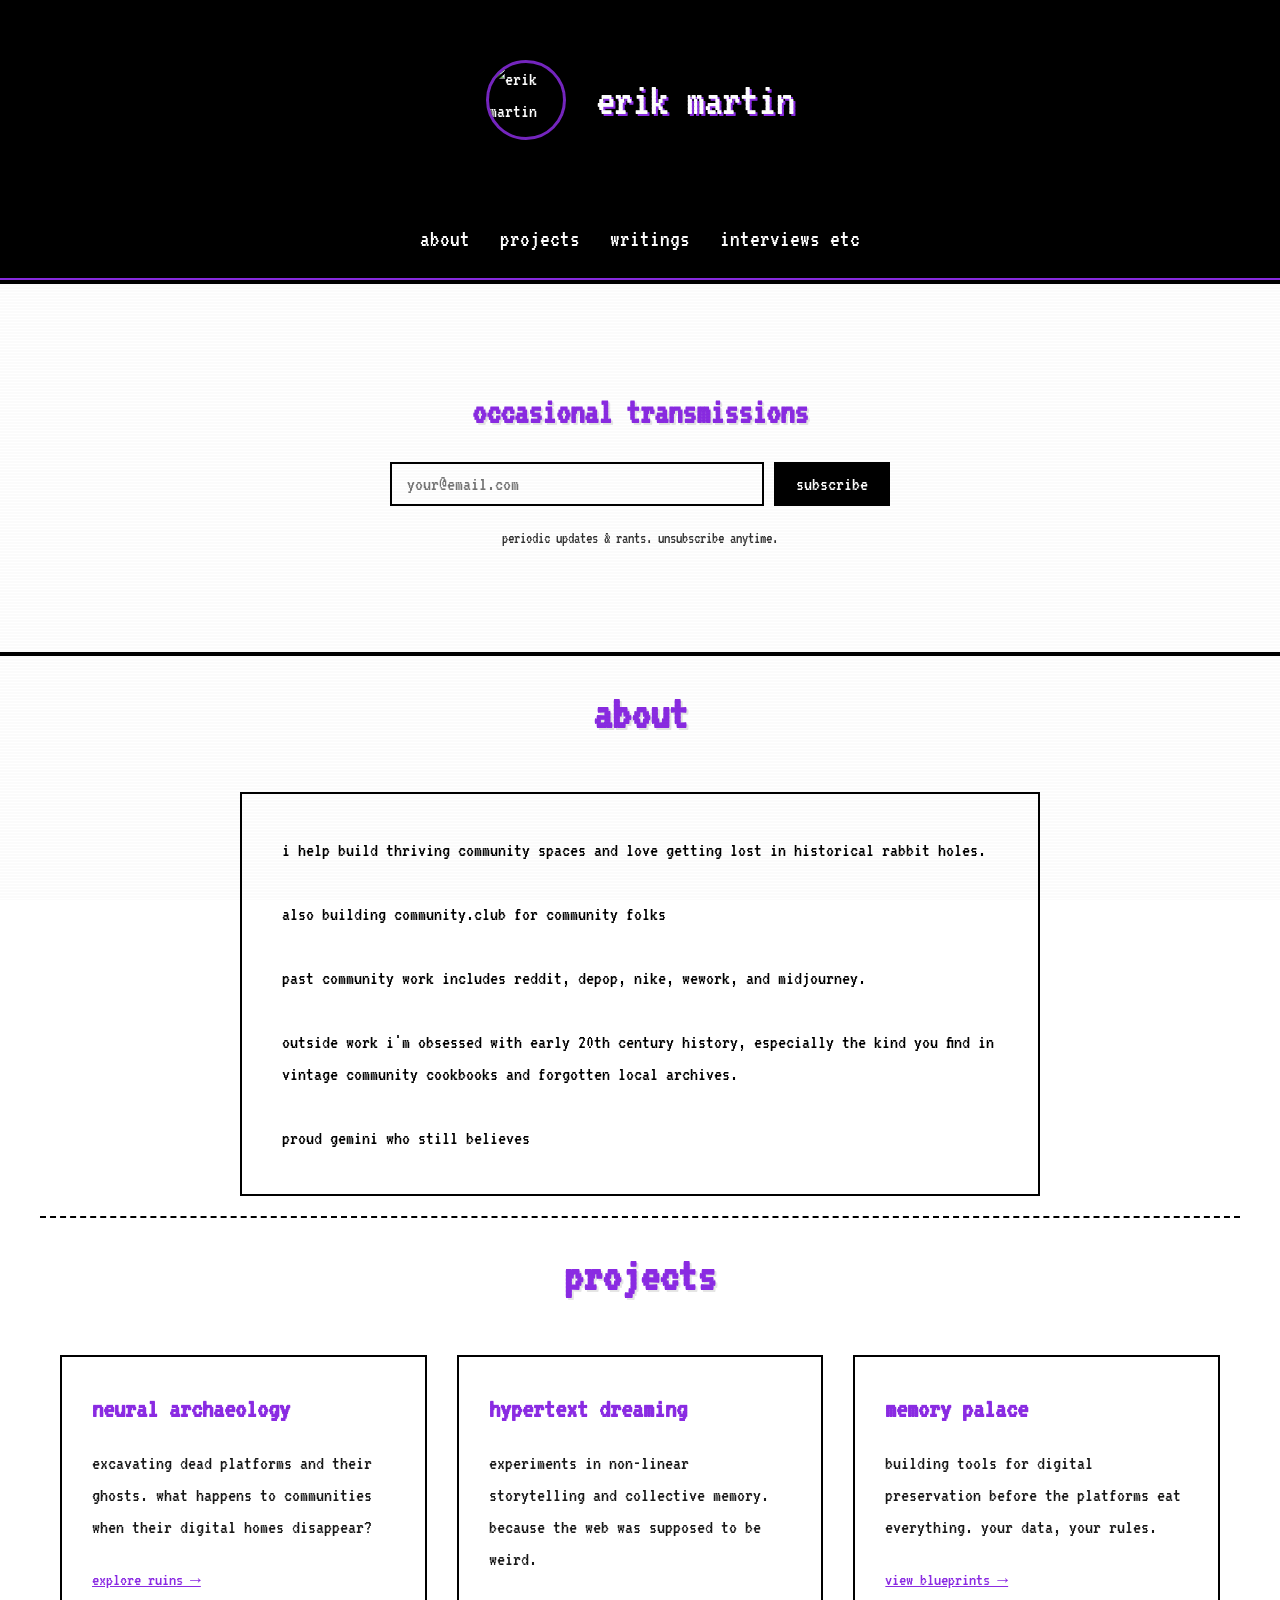
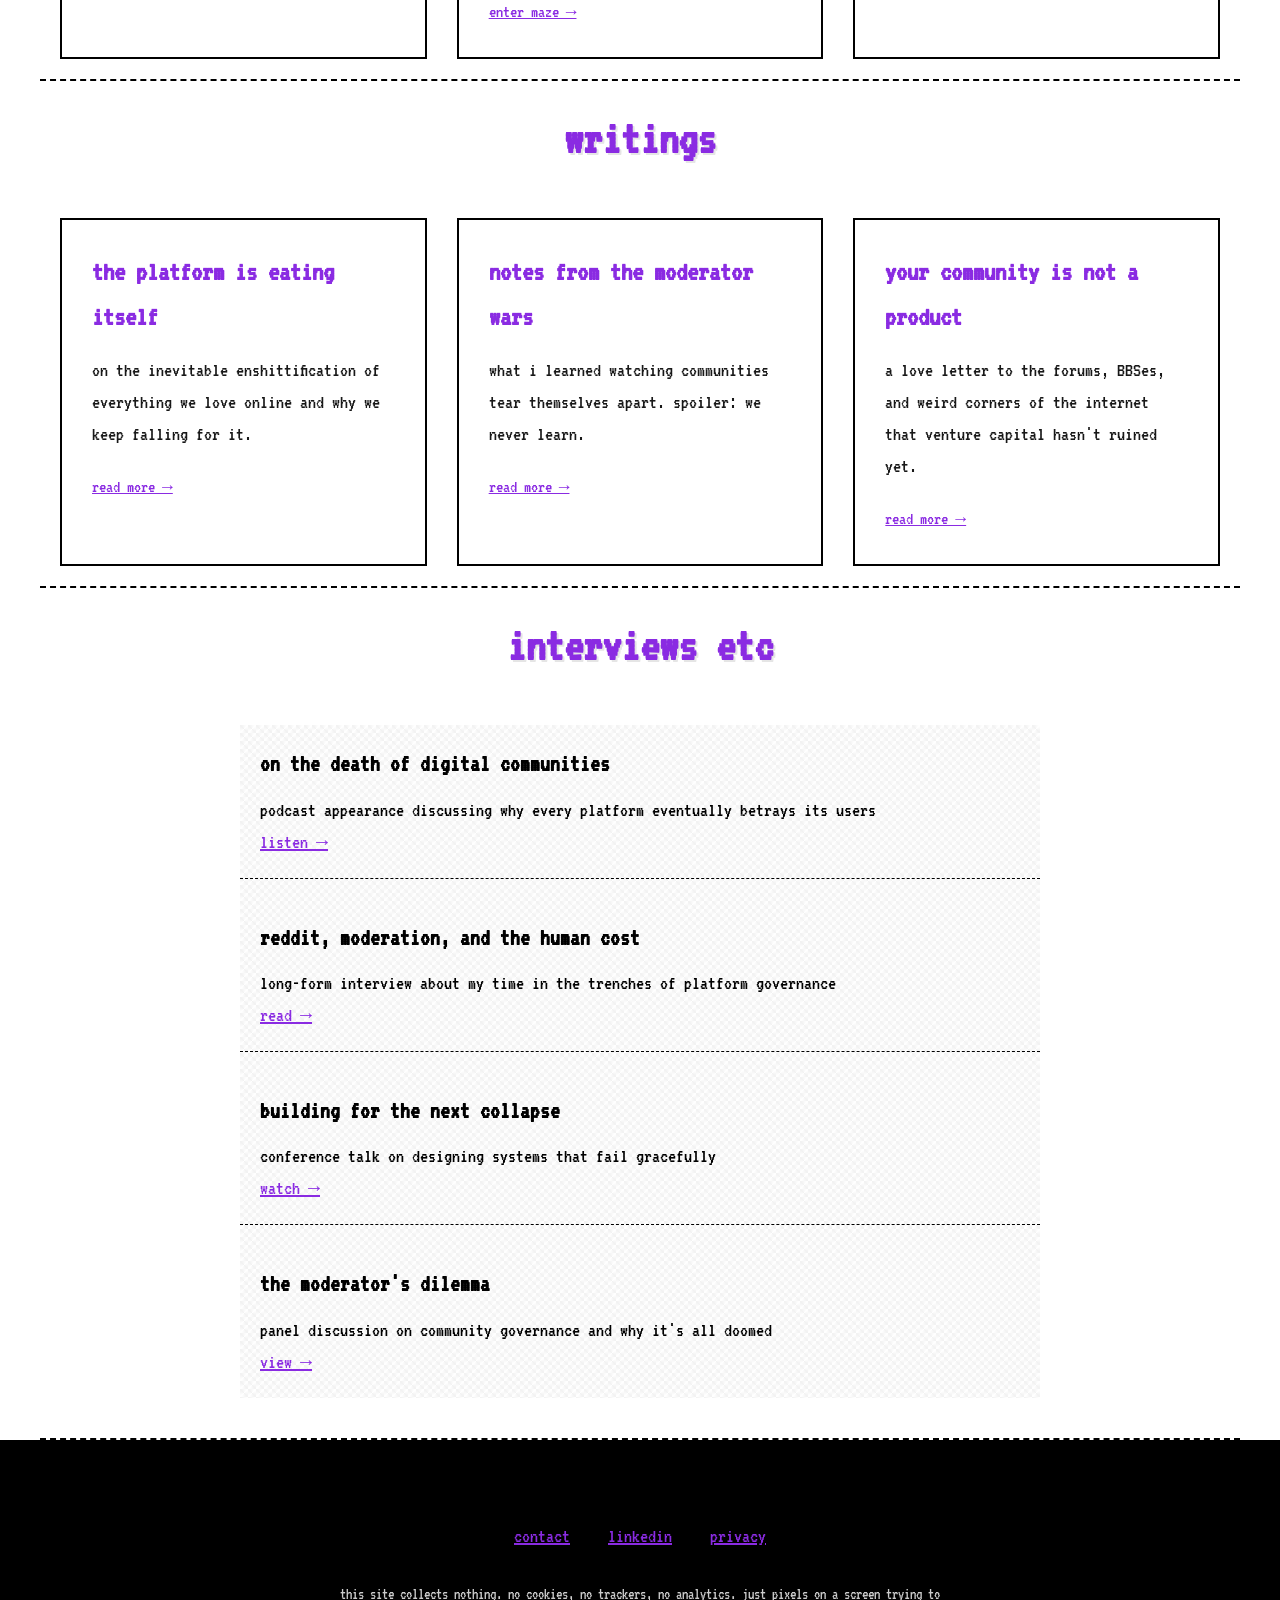
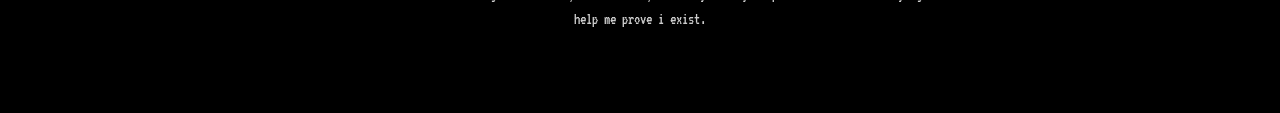
==== index.html @ 208dc0bd "Rename hueypriest-website.html to index.html" ====
<!DOCTYPE html>
<html lang="en">
<head>
    <meta charset="UTF-8">
    <meta name="viewport" content="width=device-width, initial-scale=1.0">
    <title>erik martin</title>
    <link href="https://fonts.googleapis.com/css2?family=VT323&display=swap" rel="stylesheet">
    <style>
        * {
            margin: 0;
            padding: 0;
            box-sizing: border-box;
        }

        :root {
            --black: #000000;
            --white: #ffffff;
            --violet: #8a2be2;
        }

        body {
            font-family: 'VT323', monospace;
            font-size: 20px;
            line-height: 1.6;
            background: var(--white);
            color: var(--black);
            overflow-x: hidden;
        }

        /* Dithering patterns */
        .dither-heavy {
            background-image: 
                repeating-linear-gradient(45deg, transparent, transparent 1px, rgba(0,0,0,0.1) 1px, rgba(0,0,0,0.1) 2px),
                repeating-linear-gradient(-45deg, transparent, transparent 1px, rgba(0,0,0,0.05) 1px, rgba(0,0,0,0.05) 2px);
            background-size: 4px 4px, 4px 4px;
        }

        .dither-medium {
            background-image: 
                repeating-linear-gradient(0deg, transparent, transparent 2px, rgba(0,0,0,0.08) 2px, rgba(0,0,0,0.08) 3px),
                repeating-linear-gradient(90deg, transparent, transparent 2px, rgba(0,0,0,0.08) 2px, rgba(0,0,0,0.08) 3px);
            background-size: 3px 3px, 3px 3px;
        }

        .dither-light {
            background-image: 
                repeating-conic-gradient(from 45deg at 50% 50%, transparent 0deg, rgba(0,0,0,0.05) 90deg, transparent 180deg);
            background-size: 8px 8px;
        }

        /* Scanlines overlay */
        .scanlines {
            position: fixed;
            top: 0;
            left: 0;
            width: 100%;
            height: 100%;
            pointer-events: none;
            z-index: 9999;
            background: repeating-linear-gradient(
                0deg,
                rgba(0,0,0,0.03) 0px,
                transparent 1px,
                transparent 2px,
                rgba(0,0,0,0.03) 3px
            );
        }

        /* Hero section */
        .hero {
            min-height: 200px;
            display: flex;
            flex-direction: column;
            justify-content: center;
            align-items: center;
            position: relative;
            background: var(--black);
            color: var(--white);
            padding: 60px 20px;
        }

        .hero-content {
            display: flex;
            align-items: center;
            gap: 30px;
            flex-wrap: wrap;
            justify-content: center;
        }

        .hero-image {
            width: 80px;
            height: 80px;
            border-radius: 50%;
            border: 3px solid var(--violet);
            filter: contrast(1.2) grayscale(0.3);
        }

        .hero h1 {
            font-size: clamp(32px, 5vw, 48px);
            letter-spacing: -1px;
            text-shadow: 2px 2px 0 var(--violet);
            font-weight: normal;
        }

        /* Newsletter section */
        .newsletter {
            background: var(--white);
            padding: 80px 20px;
            text-align: center;
            border-top: 4px solid var(--black);
            border-bottom: 4px solid var(--black);
        }

        .newsletter h2 {
            font-size: 36px;
            margin-bottom: 20px;
            color: var(--violet);
        }

        .newsletter-form {
            max-width: 500px;
            margin: 0 auto;
            display: flex;
            gap: 10px;
            flex-wrap: wrap;
            justify-content: center;
        }

        .newsletter-form input {
            font-family: 'VT323', monospace;
            font-size: 20px;
            padding: 10px 15px;
            border: 2px solid var(--black);
            background: var(--white);
            flex: 1;
            min-width: 250px;
        }

        .newsletter-form button {
            font-family: 'VT323', monospace;
            font-size: 20px;
            padding: 10px 20px;
            background: var(--black);
            color: var(--white);
            border: 2px solid var(--black);
            cursor: pointer;
            transition: all 0.2s;
        }

        .newsletter-form button:hover {
            background: var(--violet);
            border-color: var(--violet);
        }

        .newsletter-disclaimer {
            margin-top: 20px;
            font-size: 16px;
            opacity: 0.8;
        }

        /* Navigation */
        nav {
            position: sticky;
            top: 0;
            background: var(--black);
            border-bottom: 2px solid var(--violet);
            z-index: 1000;
            padding: 20px;
        }

        nav ul {
            list-style: none;
            display: flex;
            justify-content: center;
            gap: 30px;
            flex-wrap: wrap;
        }

        nav a {
            color: var(--white);
            text-decoration: none;
            font-size: 24px;
            transition: color 0.2s;
        }

        nav a:hover {
            color: var(--violet);
        }

        /* Main content */
        .container {
            max-width: 1200px;
            margin: 0 auto;
            padding: 20px;
        }

        section {
            padding: 80px 0;
            border-bottom: 2px dashed var(--black);
        }

        section:last-child {
            border-bottom: none;
        }

        h2 {
            font-size: 48px;
            margin-bottom: 40px;
            text-align: center;
            color: var(--violet);
            text-shadow: 2px 2px 0 rgba(0,0,0,0.1);
        }

        /* About section */
        .about-content {
            max-width: 800px;
            margin: 0 auto;
            padding: 40px;
            background: var(--white);
            border: 2px solid var(--black);
        }

        /* Projects and Writings grid */
        .grid {
            display: grid;
            grid-template-columns: repeat(auto-fit, minmax(300px, 1fr));
            gap: 30px;
            margin-top: 40px;
        }

        .card {
            background: var(--white);
            border: 2px solid var(--black);
            padding: 30px;
            transition: transform 0.2s;
            position: relative;
        }

        .card:hover {
            transform: translate(-4px, -4px);
            box-shadow: 4px 4px 0 var(--violet);
        }

        .card h3 {
            font-size: 28px;
            margin-bottom: 15px;
            color: var(--violet);
        }

        .card p {
            margin-bottom: 20px;
            opacity: 0.9;
        }

        .card a {
            color: var(--violet);
            text-decoration: underline;
            font-size: 18px;
        }

        /* Interviews section */
        .interviews-list {
            max-width: 800px;
            margin: 0 auto;
        }

        .interview-item {
            padding: 20px;
            border-bottom: 1px dashed var(--black);
            margin-bottom: 20px;
        }

        .interview-item:last-child {
            border-bottom: none;
        }

        .interview-item h3 {
            font-size: 24px;
            margin-bottom: 10px;
        }

        .interview-item a {
            color: var(--violet);
            text-decoration: underline;
        }

        /* Footer */
        footer {
            background: var(--black);
            color: var(--white);
            padding: 60px 20px;
            text-align: center;
        }

        footer a {
            color: var(--violet);
            text-decoration: underline;
            margin: 0 15px;
        }

        .footer-message {
            margin-top: 30px;
            font-size: 16px;
            opacity: 0.8;
            max-width: 600px;
            margin-left: auto;
            margin-right: auto;
        }

        /* Responsive */
        @media (max-width: 768px) {
            nav ul {
                gap: 15px;
            }
            
            nav a {
                font-size: 20px;
            }
            
            h2 {
                font-size: 36px;
            }
            
            .hero h1 {
                font-size: clamp(28px, 6vw, 40px);
            }
        }
    </style>
</head>
<body>
    <!-- Scanlines overlay -->
    <div class="scanlines"></div>

    <!-- Hero -->
    <header class="hero dither-heavy">
        <div class="hero-content">
            <img src="https://pbs.twimg.com/profile_images/1863695259333664768/UjHKFO8U_400x400.jpg" alt="erik martin" class="hero-image">
            <h1>erik martin</h1>
        </div>
    </header>

    <!-- Navigation -->
    <nav>
        <ul>
            <li><a href="#about">about</a></li>
            <li><a href="#projects">projects</a></li>
            <li><a href="#writings">writings</a></li>
            <li><a href="#interviews">interviews etc</a></li>
        </ul>
    </nav>

    <!-- Newsletter -->
    <section class="newsletter dither-medium">
        <div class="container">
            <h2>occasional transmissions</h2>
            <form class="newsletter-form" onsubmit="handleSubmit(event)">
                <input type="email" placeholder="your@email.com" required>
                <button type="submit">subscribe</button>
            </form>
            <p class="newsletter-disclaimer">
                periodic updates & rants. unsubscribe anytime.
            </p>
        </div>
    </section>

    <!-- About -->
    <section id="about" class="container">
        <h2>about</h2>
        <div class="about-content dither-light">
            <p>
                i help build thriving community spaces and love getting lost in historical rabbit holes.
            </p>
            <br>
            <p>
                also building community.club for community folks
            </p>
            <br>
            <p>
                past community work includes reddit, depop, nike, wework, and midjourney.
            </p>
            <br>
            <p>
                outside work i'm obsessed with early 20th century history, especially the kind you find in vintage community cookbooks and forgotten local archives.
            </p>
            <br>
            <p>
                proud gemini who still believes
            </p>
        </div>
    </section>

    <!-- Projects -->
    <section id="projects" class="container">
        <h2>projects</h2>
        <div class="grid">
            <div class="card dither-medium">
                <h3>neural archaeology</h3>
                <p>excavating dead platforms and their ghosts. what happens to communities when their digital homes disappear?</p>
                <a href="/projects/neural-archaeology.html">explore ruins →</a>
            </div>
            <div class="card dither-medium">
                <h3>hypertext dreaming</h3>
                <p>experiments in non-linear storytelling and collective memory. because the web was supposed to be weird.</p>
                <a href="/projects/hypertext-dreaming.html">enter maze →</a>
            </div>
            <div class="card dither-medium">
                <h3>memory palace</h3>
                <p>building tools for digital preservation before the platforms eat everything. your data, your rules.</p>
                <a href="/projects/memory-palace.html">view blueprints →</a>
            </div>
        </div>
    </section>

    <!-- Writings -->
    <section id="writings" class="container">
        <h2>writings</h2>
        <div class="grid">
            <div class="card dither-light">
                <h3>the platform is eating itself</h3>
                <p>on the inevitable enshittification of everything we love online and why we keep falling for it.</p>
                <a href="/writings/platform-eating-itself.html">read more →</a>
            </div>
            <div class="card dither-light">
                <h3>notes from the moderator wars</h3>
                <p>what i learned watching communities tear themselves apart. spoiler: we never learn.</p>
                <a href="/writings/moderator-wars.html">read more →</a>
            </div>
            <div class="card dither-light">
                <h3>your community is not a product</h3>
                <p>a love letter to the forums, BBSes, and weird corners of the internet that venture capital hasn't ruined yet.</p>
                <a href="/writings/community-not-product.html">read more →</a>
            </div>
        </div>
    </section>

    <!-- Interviews -->
    <section id="interviews" class="container">
        <h2>interviews etc</h2>
        <div class="interviews-list dither-light">
            <div class="interview-item">
                <h3>on the death of digital communities</h3>
                <p>podcast appearance discussing why every platform eventually betrays its users</p>
                <a href="https://example.com/podcast1" target="_blank">listen →</a>
            </div>
            <div class="interview-item">
                <h3>reddit, moderation, and the human cost</h3>
                <p>long-form interview about my time in the trenches of platform governance</p>
                <a href="https://example.com/interview1" target="_blank">read →</a>
            </div>
            <div class="interview-item">
                <h3>building for the next collapse</h3>
                <p>conference talk on designing systems that fail gracefully</p>
                <a href="https://example.com/talk1" target="_blank">watch →</a>
            </div>
            <div class="interview-item">
                <h3>the moderator's dilemma</h3>
                <p>panel discussion on community governance and why it's all doomed</p>
                <a href="https://example.com/panel1" target="_blank">view →</a>
            </div>
        </div>
    </section>

    <!-- Footer -->
    <footer class="dither-heavy">
        <div class="container">
            <div>
                <a href="mailto:erik@hueypriest.com">contact</a>
                <a href="https://linkedin.com/in/erikmartin" target="_blank">linkedin</a>
                <a href="/privacy.html">privacy</a>
            </div>
            <p class="footer-message">
                this site collects nothing. no cookies, no trackers, no analytics. 
                just pixels on a screen trying to help me prove i exist.
            </p>
        </div>
    </footer>

    <script>
        // Smooth scrolling for navigation links
        document.querySelectorAll('a[href^="#"]').forEach(anchor => {
            anchor.addEventListener('click', function (e) {
                e.preventDefault();
                const target = document.querySelector(this.getAttribute('href'));
                if (target) {
                    target.scrollIntoView({
                        behavior: 'smooth',
                        block: 'start'
                    });
                }
            });
        });

        // Newsletter form handler
        function handleSubmit(event) {
            event.preventDefault();
            alert('subscription endpoints are a lie. but thanks for trying.');
            event.target.reset();
        }
    </script>
</body>
</html>
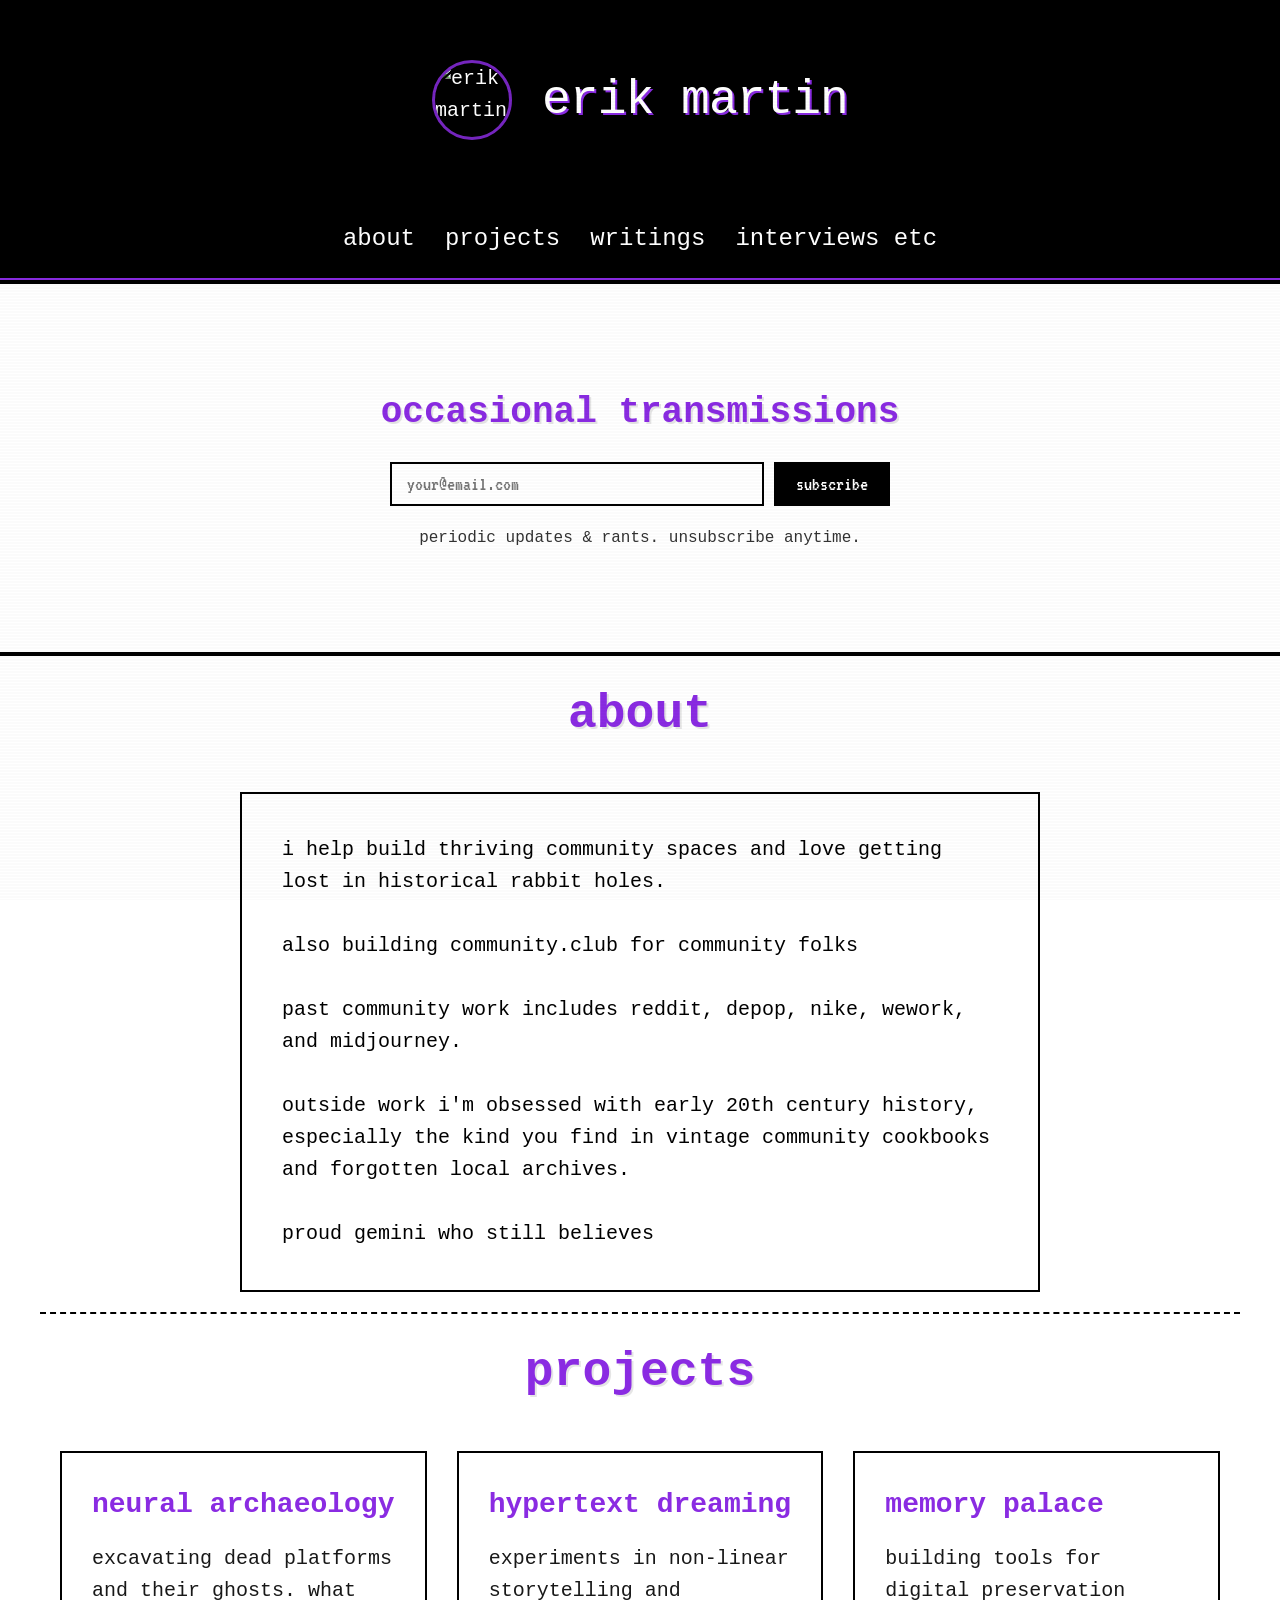
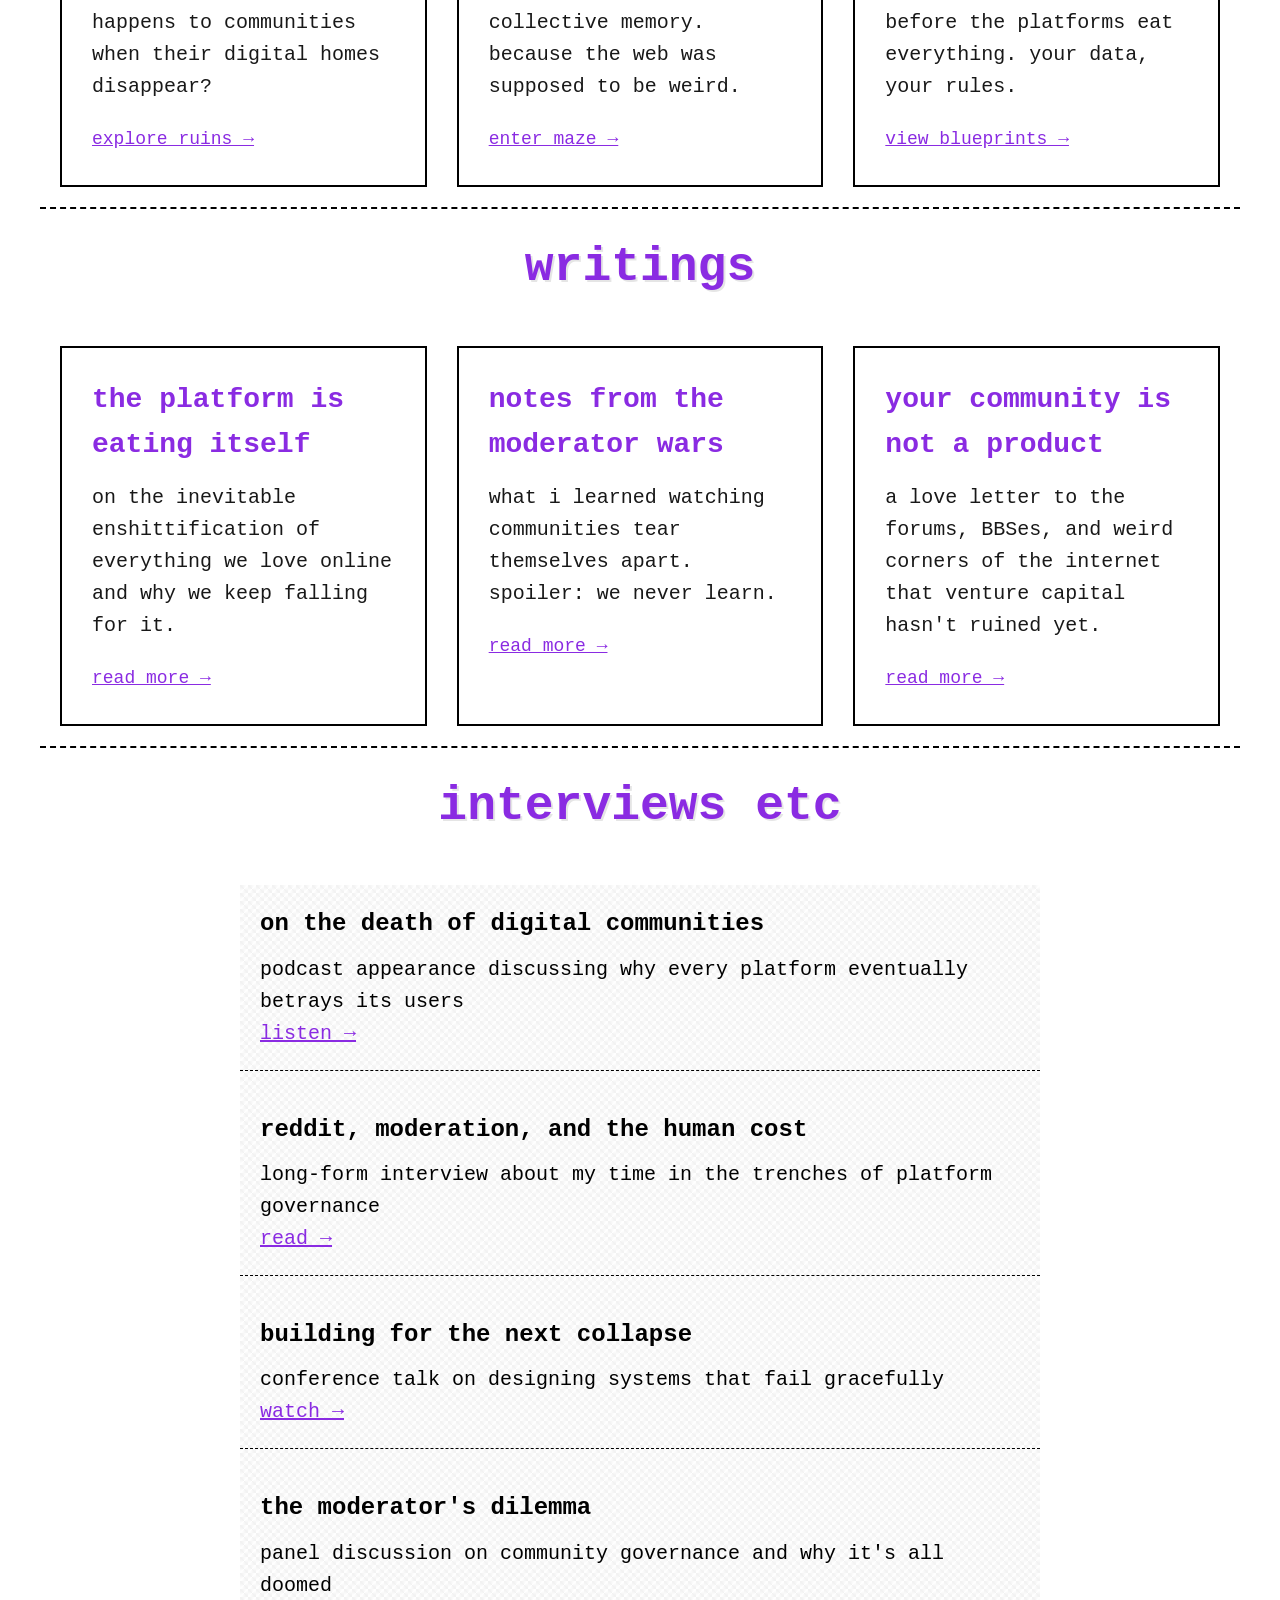
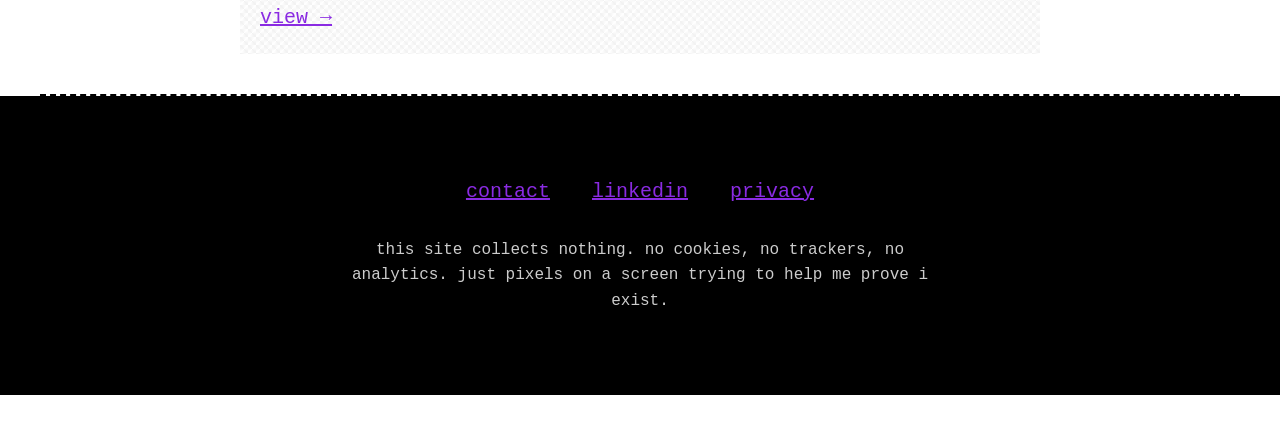
==== commit 7ffebc1c: "update body font" ====
--- a/index.html
+++ b/index.html
@@ -19,7 +19,7 @@
         }
 
         body {
-            font-family: 'VT323', monospace;
+            font-family: 'Space Mono', monospace;
             font-size: 20px;
             line-height: 1.6;
             background: var(--white);
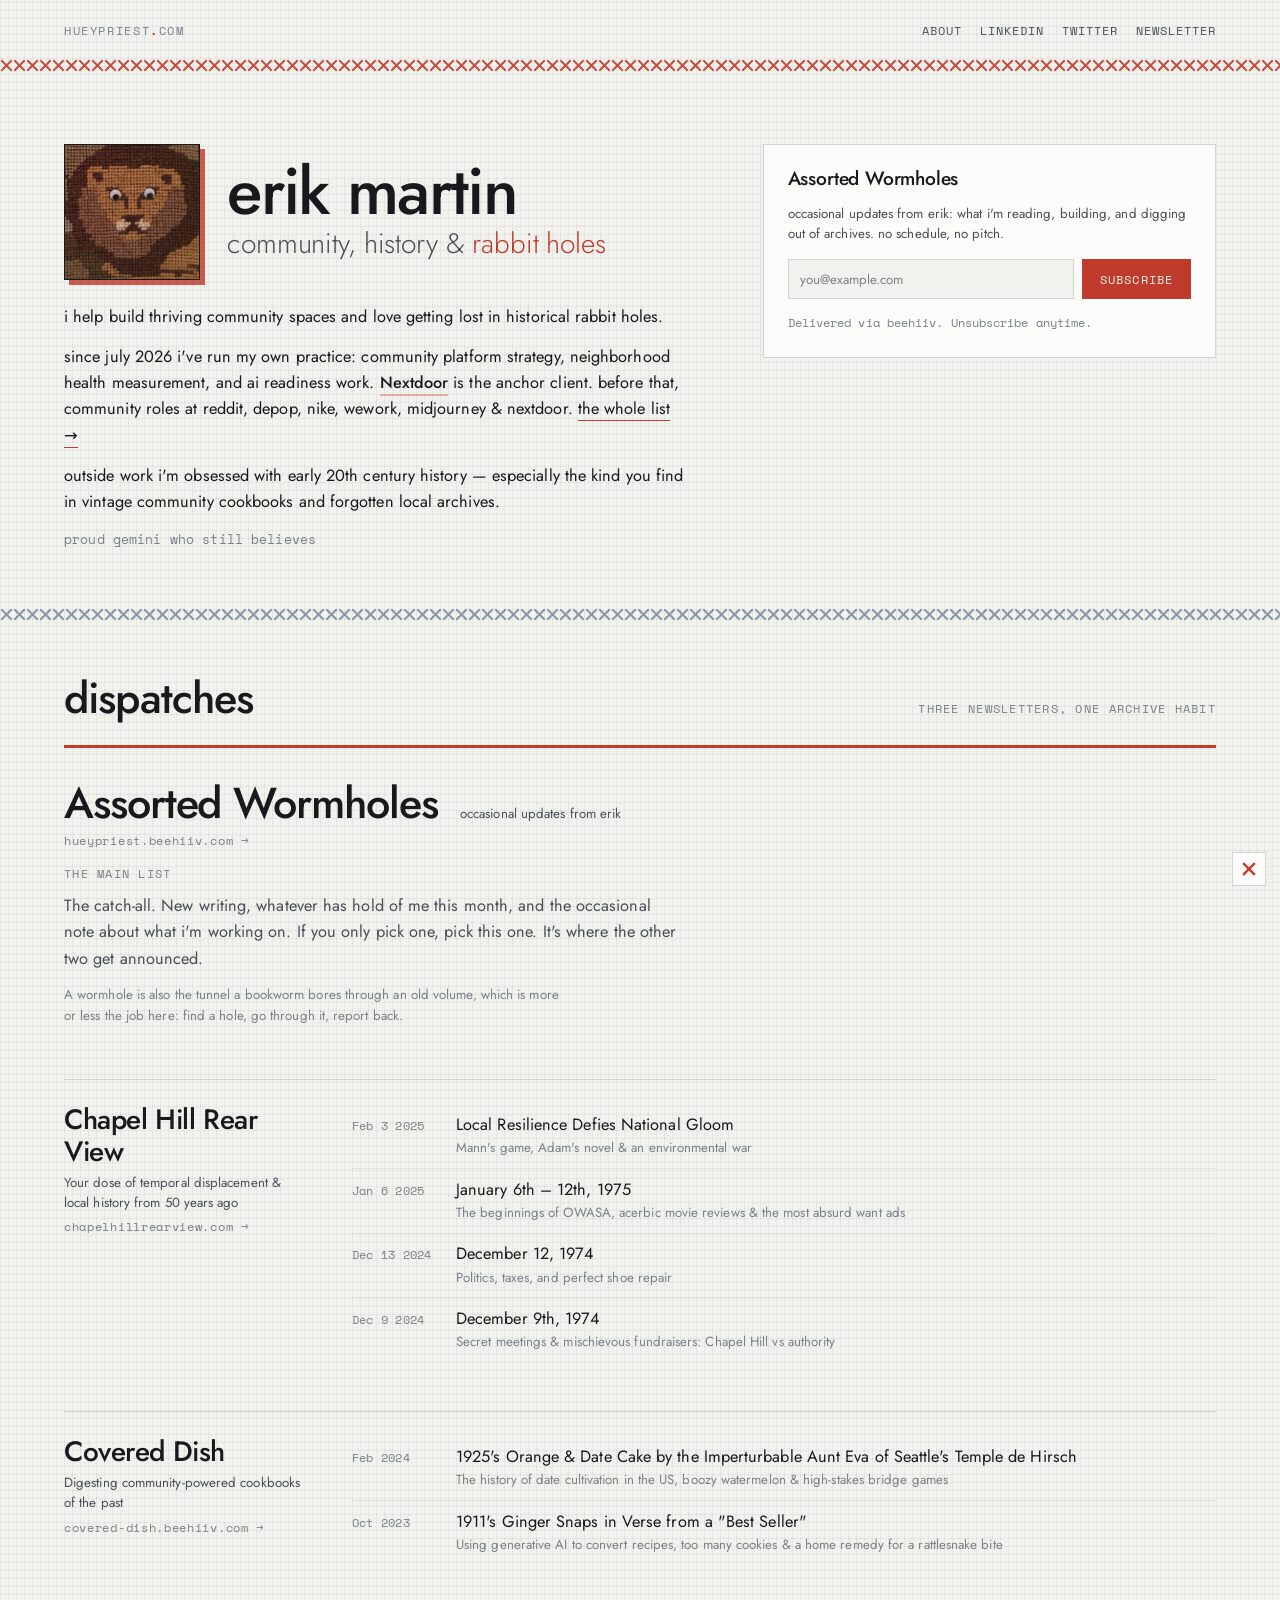
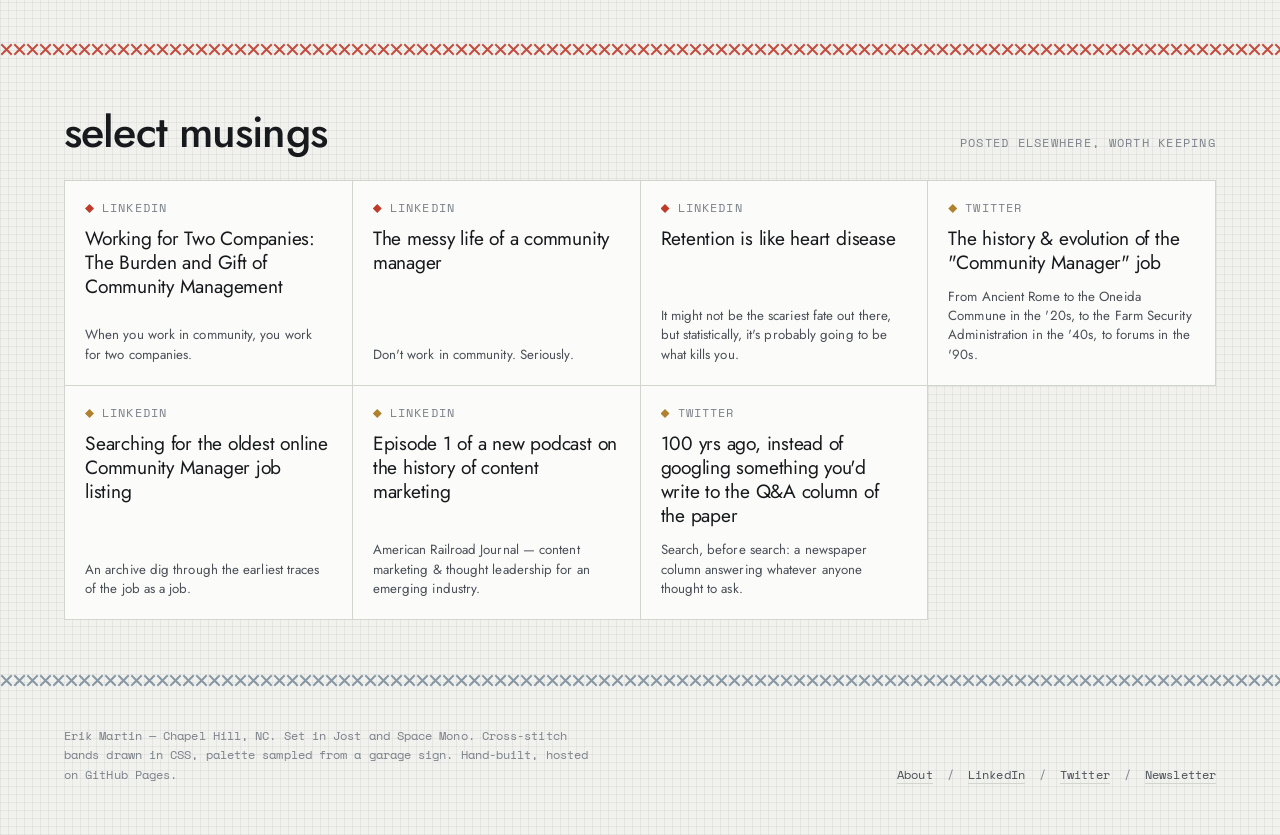
==== commit 14cd987e: "initial site" ====
--- a/index.html
+++ b/index.html
@@ -1,501 +1,1042 @@
 <!DOCTYPE html>
 <html lang="en">
 <head>
-    <meta charset="UTF-8">
-    <meta name="viewport" content="width=device-width, initial-scale=1.0">
-    <title>erik martin</title>
-    <link href="https://fonts.googleapis.com/css2?family=VT323&display=swap" rel="stylesheet">
-    <style>
-        * {
-            margin: 0;
-            padding: 0;
-            box-sizing: border-box;
+<meta charset="utf-8">
+<meta name="viewport" content="width=device-width, initial-scale=1">
+<title>Erik Martin — community, history &amp; rabbit holes</title>
+<meta name="description" content="Erik Martin helps build thriving community spaces and gets lost in historical rabbit holes. Writes Assorted Wormholes, Chapel Hill Rear View, and Covered Dish: newsletters on local history, community-powered cookbooks, and the craft of community work.">
+<link rel="canonical" href="https://hueypriest.com/">
+
+<meta property="og:type" content="website">
+<meta property="og:url" content="https://hueypriest.com/">
+<meta property="og:title" content="Erik Martin — community, history &amp; rabbit holes">
+<meta property="og:description" content="i help build thriving community spaces and love getting lost in historical rabbit holes.">
+<meta property="og:image" content="https://hueypriest.com/avatar.jpg">
+<meta property="og:image:alt" content="A needlepoint lion with googly eyes glued on.">
+<meta name="twitter:card" content="summary">
+<meta name="twitter:site" content="@hueypriest">
+<meta name="twitter:title" content="Erik Martin — community, history &amp; rabbit holes">
+<meta name="twitter:description" content="i help build thriving community spaces and love getting lost in historical rabbit holes.">
+<meta name="twitter:image" content="https://hueypriest.com/avatar.jpg">
+
+<link rel="preconnect" href="https://fonts.googleapis.com">
+<link rel="preconnect" href="https://fonts.gstatic.com" crossorigin>
+<link rel="stylesheet" href="https://fonts.googleapis.com/css2?family=Jost:ital,wght@0,300;0,400;0,500;0,600;1,400&family=Space+Mono:wght@400;700&display=swap">
+
+<link rel="icon" href="data:image/svg+xml,%3Csvg xmlns='http://www.w3.org/2000/svg' viewBox='0 0 16 16'%3E%3Crect width='16' height='16' fill='%23f1f2ee'/%3E%3Cpath d='M3 3 L13 13 M13 3 L3 13' stroke='%23bf3b2b' stroke-width='2.5'/%3E%3C/svg%3E">
+
+<script type="application/ld+json">
+{
+  "@context": "https://schema.org",
+  "@graph": [
+    {
+      "@type": "Person",
+      "@id": "https://hueypriest.com/#erik",
+      "name": "Erik Martin",
+      "alternateName": "hueypriest",
+      "url": "https://hueypriest.com/",
+      "image": "https://hueypriest.com/avatar.jpg",
+      "description": "Community strategist, writer, and amateur historian. reddit's first community manager and later its General Manager; Head of Community at Midjourney and Nextdoor. Independent since July 2026.",
+      "jobTitle": "Independent community strategy and research consultant",
+      "homeLocation": {
+        "@type": "Place",
+        "address": {
+          "@type": "PostalAddress",
+          "addressLocality": "Chapel Hill",
+          "addressRegion": "NC",
+          "addressCountry": "US"
         }
-
-        :root {
-            --black: #000000;
-            --white: #ffffff;
-            --violet: #8a2be2;
-        }
-
-        body {
-            font-family: 'Space Mono', monospace;
-            font-size: 20px;
-            line-height: 1.6;
-            background: var(--white);
-            color: var(--black);
-            overflow-x: hidden;
-        }
-
-        /* Dithering patterns */
-        .dither-heavy {
-            background-image: 
-                repeating-linear-gradient(45deg, transparent, transparent 1px, rgba(0,0,0,0.1) 1px, rgba(0,0,0,0.1) 2px),
-                repeating-linear-gradient(-45deg, transparent, transparent 1px, rgba(0,0,0,0.05) 1px, rgba(0,0,0,0.05) 2px);
-            background-size: 4px 4px, 4px 4px;
-        }
-
-        .dither-medium {
-            background-image: 
-                repeating-linear-gradient(0deg, transparent, transparent 2px, rgba(0,0,0,0.08) 2px, rgba(0,0,0,0.08) 3px),
-                repeating-linear-gradient(90deg, transparent, transparent 2px, rgba(0,0,0,0.08) 2px, rgba(0,0,0,0.08) 3px);
-            background-size: 3px 3px, 3px 3px;
-        }
-
-        .dither-light {
-            background-image: 
-                repeating-conic-gradient(from 45deg at 50% 50%, transparent 0deg, rgba(0,0,0,0.05) 90deg, transparent 180deg);
-            background-size: 8px 8px;
-        }
-
-        /* Scanlines overlay */
-        .scanlines {
-            position: fixed;
-            top: 0;
-            left: 0;
-            width: 100%;
-            height: 100%;
-            pointer-events: none;
-            z-index: 9999;
-            background: repeating-linear-gradient(
-                0deg,
-                rgba(0,0,0,0.03) 0px,
-                transparent 1px,
-                transparent 2px,
-                rgba(0,0,0,0.03) 3px
-            );
-        }
-
-        /* Hero section */
-        .hero {
-            min-height: 200px;
-            display: flex;
-            flex-direction: column;
-            justify-content: center;
-            align-items: center;
-            position: relative;
-            background: var(--black);
-            color: var(--white);
-            padding: 60px 20px;
-        }
-
-        .hero-content {
-            display: flex;
-            align-items: center;
-            gap: 30px;
-            flex-wrap: wrap;
-            justify-content: center;
-        }
-
-        .hero-image {
-            width: 80px;
-            height: 80px;
-            border-radius: 50%;
-            border: 3px solid var(--violet);
-            filter: contrast(1.2) grayscale(0.3);
-        }
-
-        .hero h1 {
-            font-size: clamp(32px, 5vw, 48px);
-            letter-spacing: -1px;
-            text-shadow: 2px 2px 0 var(--violet);
-            font-weight: normal;
-        }
-
-        /* Newsletter section */
-        .newsletter {
-            background: var(--white);
-            padding: 80px 20px;
-            text-align: center;
-            border-top: 4px solid var(--black);
-            border-bottom: 4px solid var(--black);
-        }
-
-        .newsletter h2 {
-            font-size: 36px;
-            margin-bottom: 20px;
-            color: var(--violet);
-        }
-
-        .newsletter-form {
-            max-width: 500px;
-            margin: 0 auto;
-            display: flex;
-            gap: 10px;
-            flex-wrap: wrap;
-            justify-content: center;
-        }
-
-        .newsletter-form input {
-            font-family: 'VT323', monospace;
-            font-size: 20px;
-            padding: 10px 15px;
-            border: 2px solid var(--black);
-            background: var(--white);
-            flex: 1;
-            min-width: 250px;
-        }
-
-        .newsletter-form button {
-            font-family: 'VT323', monospace;
-            font-size: 20px;
-            padding: 10px 20px;
-            background: var(--black);
-            color: var(--white);
-            border: 2px solid var(--black);
-            cursor: pointer;
-            transition: all 0.2s;
-        }
-
-        .newsletter-form button:hover {
-            background: var(--violet);
-            border-color: var(--violet);
-        }
-
-        .newsletter-disclaimer {
-            margin-top: 20px;
-            font-size: 16px;
-            opacity: 0.8;
-        }
-
-        /* Navigation */
-        nav {
-            position: sticky;
-            top: 0;
-            background: var(--black);
-            border-bottom: 2px solid var(--violet);
-            z-index: 1000;
-            padding: 20px;
-        }
-
-        nav ul {
-            list-style: none;
-            display: flex;
-            justify-content: center;
-            gap: 30px;
-            flex-wrap: wrap;
-        }
-
-        nav a {
-            color: var(--white);
-            text-decoration: none;
-            font-size: 24px;
-            transition: color 0.2s;
-        }
-
-        nav a:hover {
-            color: var(--violet);
-        }
-
-        /* Main content */
-        .container {
-            max-width: 1200px;
-            margin: 0 auto;
-            padding: 20px;
-        }
-
-        section {
-            padding: 80px 0;
-            border-bottom: 2px dashed var(--black);
-        }
-
-        section:last-child {
-            border-bottom: none;
-        }
-
-        h2 {
-            font-size: 48px;
-            margin-bottom: 40px;
-            text-align: center;
-            color: var(--violet);
-            text-shadow: 2px 2px 0 rgba(0,0,0,0.1);
-        }
-
-        /* About section */
-        .about-content {
-            max-width: 800px;
-            margin: 0 auto;
-            padding: 40px;
-            background: var(--white);
-            border: 2px solid var(--black);
-        }
-
-        /* Projects and Writings grid */
-        .grid {
-            display: grid;
-            grid-template-columns: repeat(auto-fit, minmax(300px, 1fr));
-            gap: 30px;
-            margin-top: 40px;
-        }
-
-        .card {
-            background: var(--white);
-            border: 2px solid var(--black);
-            padding: 30px;
-            transition: transform 0.2s;
-            position: relative;
-        }
-
-        .card:hover {
-            transform: translate(-4px, -4px);
-            box-shadow: 4px 4px 0 var(--violet);
-        }
-
-        .card h3 {
-            font-size: 28px;
-            margin-bottom: 15px;
-            color: var(--violet);
-        }
-
-        .card p {
-            margin-bottom: 20px;
-            opacity: 0.9;
-        }
-
-        .card a {
-            color: var(--violet);
-            text-decoration: underline;
-            font-size: 18px;
-        }
-
-        /* Interviews section */
-        .interviews-list {
-            max-width: 800px;
-            margin: 0 auto;
-        }
-
-        .interview-item {
-            padding: 20px;
-            border-bottom: 1px dashed var(--black);
-            margin-bottom: 20px;
-        }
-
-        .interview-item:last-child {
-            border-bottom: none;
-        }
-
-        .interview-item h3 {
-            font-size: 24px;
-            margin-bottom: 10px;
-        }
-
-        .interview-item a {
-            color: var(--violet);
-            text-decoration: underline;
-        }
-
-        /* Footer */
-        footer {
-            background: var(--black);
-            color: var(--white);
-            padding: 60px 20px;
-            text-align: center;
-        }
-
-        footer a {
-            color: var(--violet);
-            text-decoration: underline;
-            margin: 0 15px;
-        }
-
-        .footer-message {
-            margin-top: 30px;
-            font-size: 16px;
-            opacity: 0.8;
-            max-width: 600px;
-            margin-left: auto;
-            margin-right: auto;
-        }
-
-        /* Responsive */
-        @media (max-width: 768px) {
-            nav ul {
-                gap: 15px;
-            }
-            
-            nav a {
-                font-size: 20px;
-            }
-            
-            h2 {
-                font-size: 36px;
-            }
-            
-            .hero h1 {
-                font-size: clamp(28px, 6vw, 40px);
-            }
-        }
-    </style>
+      },
+      "knowsAbout": [
+        "Online community management",
+        "Community strategy",
+        "Volunteer governance at scale",
+        "Trust and Safety",
+        "AI content moderation",
+        "Evaluation of AI moderation systems",
+        "Neighborhood health measurement",
+        "Community-led growth",
+        "Discord community operations",
+        "History of the community manager profession",
+        "Early history of reddit",
+        "Community cookbooks",
+        "Early 20th century American communal projects",
+        "Chapel Hill, North Carolina history",
+        "Archival research"
+      ],
+      "sameAs": [
+        "https://www.linkedin.com/in/erikmartin/",
+        "https://twitter.com/hueypriest",
+        "https://hueypriest.beehiiv.com/",
+        "https://chapelhillrearview.com/",
+        "https://covered-dish.beehiiv.com/"
+      ]
+    },
+    {
+      "@type": "WebSite",
+      "@id": "https://hueypriest.com/#site",
+      "url": "https://hueypriest.com/",
+      "name": "Erik Martin",
+      "inLanguage": "en-US",
+      "publisher": {
+        "@id": "https://hueypriest.com/#erik"
+      }
+    },
+    {
+      "@type": "Blog",
+      "@id": "https://hueypriest.beehiiv.com/#pub",
+      "name": "Assorted Wormholes",
+      "url": "https://hueypriest.beehiiv.com/",
+      "inLanguage": "en-US",
+      "description": "Occasional updates from Erik Martin: reading, building, and archive digging.",
+      "author": {
+        "@id": "https://hueypriest.com/#erik"
+      }
+    },
+    {
+      "@type": "Blog",
+      "@id": "https://chapelhillrearview.com/#pub",
+      "name": "Chapel Hill Rear View",
+      "url": "https://chapelhillrearview.com/",
+      "inLanguage": "en-US",
+      "description": "Chapel Hill and Orange County, North Carolina, fifty years ago, from the Daily Tar Heel archives.",
+      "author": {
+        "@id": "https://hueypriest.com/#erik"
+      }
+    },
+    {
+      "@type": "Blog",
+      "@id": "https://covered-dish.beehiiv.com/#pub",
+      "name": "Covered Dish",
+      "url": "https://covered-dish.beehiiv.com/",
+      "inLanguage": "en-US",
+      "description": "Community-powered cookbooks of the past, read as historical documents.",
+      "author": {
+        "@id": "https://hueypriest.com/#erik"
+      }
+    }
+  ]
+}
+</script>
+
+<style>
+/* ---------------------------------------------------------------
+   hueypriest.com
+   Design system: cross-stitch / redwork folk embroidery
+   Palette sampled from a garage sign; type is Jost + Space Mono.
+   Single self-contained file. No build step. No dependencies.
+----------------------------------------------------------------*/
+
+:root{
+  /* --- ground & ink --- */
+  --ground:      #f1f2ee;   /* cool screen-white */
+  --ground-deep: #e6e8e2;   /* recessed panel */
+  --surface:     #fbfbf9;   /* raised card */
+  --ink:         #17191d;
+  --ink-soft:    #4a4f57;
+  --ink-faint:   #7b818a;   /* cool grey, biased toward the blue */
+  --rule:        #d2d5cd;
+
+  /* --- redwork thread palette --- */
+  --red:    #bf3b2b;        /* vermillion */
+  --red-deep:#9c2e20;
+  --blue:   #33506b;
+  --ochre:  #b0812f;
+
+  /* --- stitch motifs --- */
+  --aida-color:   rgba(23,25,29,.055);
+
+  --shadow: 0 1px 0 var(--rule);
+
+  /* --- type scale (major third, clamped) --- */
+  --t-xs:  .72rem;
+  --t-sm:  .83rem;
+  --t-base: 1.02rem;
+  --t-lg:  1.2rem;
+  --t-xl:  clamp(1.35rem, 1.1rem + 1.1vw, 1.75rem);
+  --t-2xl: clamp(1.8rem, 1.3rem + 2.4vw, 2.7rem);
+  --t-3xl: clamp(2.5rem, 1.6rem + 4.2vw, 4.1rem);
+
+  --measure: 62ch;
+  --gutter: clamp(1.15rem, 4vw, 3rem);
+}
+
+@media (prefers-color-scheme: dark){
+  :root:not([data-theme="light"]){
+    --ground:      #14161a;
+    --ground-deep: #101215;
+    --surface:     #1b1e23;
+    --ink:         #e9eae4;
+    --ink-soft:    #b3b8bf;
+    --ink-faint:   #858b94;
+    --rule:        #2c3037;
+    --red:    #e2604a;
+    --red-deep:#f0806c;
+    --blue:   #8fb0cd;
+    --ochre:  #d3a55c;
+    --aida-color:   rgba(233,234,228,.06);
+    --shadow: 0 1px 0 var(--rule);
+  }
+}
+
+:root[data-theme="dark"]{
+  --ground:      #14161a;
+  --ground-deep: #101215;
+  --surface:     #1b1e23;
+  --ink:         #e9eae4;
+  --ink-soft:    #b3b8bf;
+  --ink-faint:   #858b94;
+  --rule:        #2c3037;
+  --red:    #e2604a;
+  --red-deep:#f0806c;
+  --blue:   #8fb0cd;
+  --ochre:  #d3a55c;
+  --aida-color:   rgba(233,234,228,.06);
+}
+
+*,*::before,*::after{ box-sizing:border-box; }
+
+html{ -webkit-text-size-adjust:100%; }
+
+body{
+  margin:0;
+  background-color: var(--ground);
+  /* aida cloth: a faint woven mesh, 8 counts to the block */
+  background-image:
+    repeating-linear-gradient(0deg,  var(--aida-color) 0 1px, transparent 1px 8px),
+    repeating-linear-gradient(90deg, var(--aida-color) 0 1px, transparent 1px 8px);
+  color: var(--ink);
+  font-family: "Jost", "Futura", "Century Gothic", system-ui, sans-serif;
+  font-size: var(--t-base);
+  font-weight: 400;
+  line-height: 1.62;
+  letter-spacing: .005em;
+  text-rendering: optimizeLegibility;
+}
+
+.shell{
+  max-width: 78rem;
+  margin-inline: auto;
+  padding-inline: var(--gutter);
+  padding-block: 0;
+}
+
+a{ color: inherit; }
+a:focus-visible,
+button:focus-visible,
+input:focus-visible{
+  outline: 2px solid var(--red);
+  outline-offset: 3px;
+  border-radius: 1px;
+}
+
+/* ---- the stitch band: a row of cross-stitch X's, drawn as SVG ---- */
+.stitchband{
+  height: 13px;
+  background-repeat: repeat-x;
+  background-position: left center;
+  background-size: auto 13px;
+  background-image: url("data:image/svg+xml;utf8,<svg xmlns='http://www.w3.org/2000/svg' width='26' height='13' viewBox='0 0 26 13'><g stroke='%23bf3b2b' stroke-width='2' stroke-linecap='square' fill='none'><path d='M2 2 L11 11 M11 2 L2 11'/><path d='M15 2 L24 11 M24 2 L15 11'/></g></svg>");
+  opacity:.9;
+}
+.stitchband--blue{
+  background-image: url("data:image/svg+xml;utf8,<svg xmlns='http://www.w3.org/2000/svg' width='26' height='13' viewBox='0 0 26 13'><g stroke='%2333506b' stroke-width='2' stroke-linecap='square' fill='none'><path d='M2 2 L11 11 M11 2 L2 11'/><path d='M15 2 L24 11 M24 2 L15 11'/></g></svg>");
+  opacity:.55;
+}
+@media (prefers-color-scheme: dark){
+  :root:not([data-theme="light"]) .stitchband{
+    background-image: url("data:image/svg+xml;utf8,<svg xmlns='http://www.w3.org/2000/svg' width='26' height='13' viewBox='0 0 26 13'><g stroke='%23e2604a' stroke-width='2' stroke-linecap='square' fill='none'><path d='M2 2 L11 11 M11 2 L2 11'/><path d='M15 2 L24 11 M24 2 L15 11'/></g></svg>");
+  }
+  :root:not([data-theme="light"]) .stitchband--blue{
+    background-image: url("data:image/svg+xml;utf8,<svg xmlns='http://www.w3.org/2000/svg' width='26' height='13' viewBox='0 0 26 13'><g stroke='%238fb0cd' stroke-width='2' stroke-linecap='square' fill='none'><path d='M2 2 L11 11 M11 2 L2 11'/><path d='M15 2 L24 11 M24 2 L15 11'/></g></svg>");
+  }
+}
+:root[data-theme="dark"] .stitchband{
+  background-image: url("data:image/svg+xml;utf8,<svg xmlns='http://www.w3.org/2000/svg' width='26' height='13' viewBox='0 0 26 13'><g stroke='%23e2604a' stroke-width='2' stroke-linecap='square' fill='none'><path d='M2 2 L11 11 M11 2 L2 11'/><path d='M15 2 L24 11 M24 2 L15 11'/></g></svg>");
+}
+:root[data-theme="dark"] .stitchband--blue{
+  background-image: url("data:image/svg+xml;utf8,<svg xmlns='http://www.w3.org/2000/svg' width='26' height='13' viewBox='0 0 26 13'><g stroke='%238fb0cd' stroke-width='2' stroke-linecap='square' fill='none'><path d='M2 2 L11 11 M11 2 L2 11'/><path d='M15 2 L24 11 M24 2 L15 11'/></g></svg>");
+}
+
+/* ---------------- utility type ---------------- */
+.label{
+  font-family:"Space Mono", ui-monospace, SFMono-Regular, Menlo, monospace;
+  font-size: var(--t-xs);
+  text-transform: uppercase;
+  letter-spacing: .11em;
+  color: var(--ink-faint);
+  margin:0;
+}
+.mono{ font-family:"Space Mono", ui-monospace, SFMono-Regular, Menlo, monospace; }
+
+/* ---------------- masthead ---------------- */
+.masthead{
+  display:flex;
+  flex-wrap:wrap;
+  align-items:baseline;
+  justify-content:space-between;
+  gap: 1rem 2rem;
+  padding-block: 1.4rem 1.1rem;
+}
+.masthead__mark{
+  font-family:"Space Mono", monospace;
+  font-size: var(--t-xs);
+  letter-spacing:.14em;
+  text-transform:uppercase;
+  color: var(--ink-faint);
+}
+.masthead__mark b{ color: var(--red); font-weight:700; }
+
+.socials{
+  display:flex;
+  gap: 1.1rem;
+  list-style:none;
+  margin:0; padding:0;
+  font-family:"Space Mono", monospace;
+  font-size: var(--t-xs);
+  letter-spacing:.09em;
+  text-transform:uppercase;
+}
+.socials a{
+  text-decoration:none;
+  color: var(--ink-soft);
+  border-bottom:1px solid transparent;
+  padding-bottom:2px;
+  transition: color .18s ease, border-color .18s ease;
+}
+.socials a:hover{ color: var(--red); border-bottom-color: var(--red); }
+
+/* ---------------- hero ---------------- */
+.hero{
+  padding-block: clamp(2.2rem, 6vw, 4.5rem) clamp(2rem, 5vw, 3.6rem);
+  display:grid;
+  grid-template-columns: minmax(0, 1.4fr) minmax(0, 1fr);
+  gap: clamp(1.8rem, 5vw, 4rem);
+  align-items:start;
+}
+@media (max-width: 820px){
+  .hero{ grid-template-columns: 1fr; }
+}
+
+/* the needlepoint lion. already aida cloth, so it needs no stitched frame —
+   a hairline rule and a hard offset shadow, like the System 7 dialog. */
+.hero__intro{
+  display:flex;
+  align-items:center;
+  gap: clamp(1rem, 3vw, 1.7rem);
+  margin-bottom: 1.5rem;
+}
+.hero__intro > div{ min-width: 0; }
+.hero__intro .hero__name{ margin-bottom: .3rem; }
+.hero__intro .hero__tag{ margin-bottom: 0; }
+.avatar{
+  flex: none;
+  display:block;
+  width: clamp(92px, 13vw, 136px);
+  height: auto;
+  max-width: 100%;
+  aspect-ratio: 1;
+  object-fit: cover;
+  border: 1px solid var(--ink);
+  box-shadow: 5px 5px 0 color-mix(in srgb, var(--red) 82%, transparent);
+}
+@media (max-width: 420px){
+  .hero__intro{ gap: .9rem; }
+  .avatar{ box-shadow: 4px 4px 0 color-mix(in srgb, var(--red) 82%, transparent); }
+}
+
+.hero__name{
+  font-size: var(--t-3xl);
+  font-weight: 500;
+  line-height: .92;
+  letter-spacing: -.025em;
+  margin: 0 0 .6rem;
+  text-wrap: balance;
+}
+.hero__tag{
+  font-size: var(--t-xl);
+  font-weight: 300;
+  line-height: 1.22;
+  letter-spacing: -.005em;
+  color: var(--ink-soft);
+  margin: 0 0 1.5rem;
+  text-wrap: balance;
+}
+.hero__tag em{
+  font-style: normal;
+  color: var(--red);
+}
+
+.hero__bio{
+  max-width: var(--measure);
+  display:flex;
+  flex-direction:column;
+  gap: .85rem;
+  margin:0;
+}
+.hero__bio p{ margin:0; }
+.hero__bio strong{
+  font-weight:500;
+  color: var(--ink);
+  border-bottom: 2px solid color-mix(in srgb, var(--red) 35%, transparent);
+}
+.hero__coda{
+  font-family:"Space Mono", monospace;
+  font-size: var(--t-sm);
+  color: var(--ink-faint);
+  letter-spacing:.01em;
+}
+
+/* --- the sampler: a stitched block in the hero's right column --- */
+.sampler{
+  border: 1px solid var(--rule);
+  background: var(--surface);
+  padding: 1.4rem 1.5rem 1.5rem;
+  display:flex;
+  flex-direction:column;
+  gap:.9rem;
+}
+.sampler__head{
+  display:flex;
+  align-items:baseline;
+  justify-content:space-between;
+  gap:1rem;
+}
+.sampler__title{
+  font-size: var(--t-lg);
+  font-weight:500;
+  letter-spacing:-.01em;
+  margin:0;
+  line-height:1.2;
+}
+.sampler__desc{
+  margin:0;
+  color: var(--ink-soft);
+  font-size: var(--t-sm);
+  line-height:1.5;
+}
+.subscribe{
+  display:flex;
+  flex-wrap:wrap;
+  gap:.5rem;
+  margin:0;
+}
+.subscribe input{
+  flex: 1 1 12rem;
+  min-width:0;
+  font-family:"Jost", sans-serif;
+  font-size: var(--t-sm);
+  padding: .62rem .7rem;
+  color: var(--ink);
+  background: var(--ground);
+  border: 1px solid var(--rule);
+  border-radius:0;
+}
+.subscribe input::placeholder{ color: var(--ink-faint); }
+.subscribe button{
+  font-family:"Space Mono", monospace;
+  font-size: var(--t-xs);
+  text-transform:uppercase;
+  letter-spacing:.1em;
+  padding: .62rem 1.05rem;
+  color: var(--ground);
+  background: var(--red);
+  border:1px solid var(--red);
+  border-radius:0;
+  cursor:pointer;
+  transition: background .18s ease;
+}
+.subscribe button:hover{ background: var(--red-deep); border-color: var(--red-deep); }
+.subscribe__note{
+  font-family:"Space Mono", monospace;
+  font-size: var(--t-xs);
+  color: var(--ink-faint);
+  margin:0;
+}
+
+/* ---------------- section furniture ---------------- */
+.section{
+  padding-block: clamp(2.2rem, 5vw, 3.4rem);
+}
+.section__head{
+  display:flex;
+  align-items:baseline;
+  justify-content:space-between;
+  gap:1rem;
+  flex-wrap:wrap;
+  margin-bottom: 1.5rem;
+}
+.section__title{
+  font-size: var(--t-2xl);
+  font-weight:500;
+  letter-spacing:-.02em;
+  line-height:1.05;
+  margin:0;
+}
+
+/* ---------------- newsletter ledger ---------------- */
+.ledger{
+  display:flex;
+  flex-direction:column;
+  gap: 1.6rem;
+}
+.pub{
+  display:grid;
+  grid-template-columns: minmax(0, 15rem) minmax(0, 1fr);
+  gap: .4rem clamp(1.4rem, 4vw, 3rem);
+  padding-block: 1.5rem;
+  border-top: 1px solid var(--rule);
+}
+@media (max-width: 720px){
+  .pub{ grid-template-columns: 1fr; gap:.9rem; }
+}
+.pub__meta{
+  display:flex;
+  flex-direction:column;
+  gap:.35rem;
+}
+.pub__name{
+  font-size: var(--t-xl);
+  font-weight:500;
+  letter-spacing:-.015em;
+  line-height:1.12;
+  margin:0;
+}
+.pub__name a{
+  text-decoration:none;
+  background-image: linear-gradient(var(--red), var(--red));
+  background-size: 0% 2px;
+  background-repeat: no-repeat;
+  background-position: 0 100%;
+  transition: background-size .22s ease;
+}
+.pub__name a:hover{ background-size: 100% 2px; color: var(--red); }
+.pub__desc{
+  margin:0;
+  color: var(--ink-soft);
+  font-size: var(--t-sm);
+  line-height:1.5;
+}
+.pub__link{
+  font-family:"Space Mono", monospace;
+  font-size: var(--t-xs);
+  letter-spacing:.06em;
+  color: var(--ink-faint);
+  text-decoration:none;
+}
+.pub__link:hover{ color: var(--red); }
+
+.issues{
+  list-style:none;
+  margin:0; padding:0;
+  display:flex;
+  flex-direction:column;
+}
+.issues li + li{ border-top: 1px dotted var(--rule); }
+.issues a{
+  display:grid;
+  grid-template-columns: 5.6rem minmax(0,1fr);
+  gap: .2rem .9rem;
+  padding: .62rem 0;
+  text-decoration:none;
+  align-items:baseline;
+}
+@media (max-width: 520px){
+  .issues a{ grid-template-columns: 1fr; }
+}
+.issues .date{
+  font-family:"Space Mono", monospace;
+  font-size: var(--t-xs);
+  color: var(--ink-faint);
+  letter-spacing:.02em;
+  font-variant-numeric: tabular-nums;
+  white-space:nowrap;
+}
+.issues .t{
+  font-size: var(--t-base);
+  line-height:1.35;
+  color: var(--ink);
+  transition: color .16s ease;
+}
+.issues .sub{
+  grid-column: 2;
+  font-size: var(--t-sm);
+  color: var(--ink-faint);
+  line-height:1.4;
+}
+@media (max-width: 520px){ .issues .sub{ grid-column:1; } }
+.issues a:hover .t{ color: var(--red); }
+
+/* the lead publication gets weight, not a box */
+.pub--lead{
+  border-top: 3px solid var(--red);
+  padding-block: 1.9rem 1.7rem;
+  grid-template-columns: minmax(0, 1fr);
+  gap: .9rem;
+}
+.pub--lead .pub__meta{
+  display:grid;
+  grid-template-columns: minmax(0, auto) minmax(0, 1fr);
+  align-items:baseline;
+  gap: .3rem 1.4rem;
+}
+.pub--lead .pub__name{
+  font-size: var(--t-2xl);
+  letter-spacing:-.025em;
+}
+.pub--lead .pub__desc{ margin-top:.1rem; }
+.pub--lead .pub__link{ grid-column: 1 / -1; }
+@media (max-width: 720px){
+  .pub--lead .pub__meta{ grid-template-columns: 1fr; }
+}
+
+/* ---------------- musings ---------------- */
+.musings{
+  list-style:none;
+  margin:0; padding:0;
+  display:grid;
+  grid-template-columns: repeat(auto-fit, minmax(17rem, 1fr));
+  gap: 0;
+  /* borders live on the cells, so a short final row leaves no empty panel */
+  border-top: 1px solid var(--rule);
+  border-left: 1px solid var(--rule);
+}
+.musings li{
+  background: var(--surface);
+  border-right: 1px solid var(--rule);
+  border-bottom: 1px solid var(--rule);
+}
+.musings a{
+  display:flex;
+  flex-direction:column;
+  gap:.5rem;
+  height:100%;
+  padding: 1.15rem 1.25rem 1.3rem;
+  text-decoration:none;
+  transition: background .18s ease;
+}
+.musings a:hover{ background: var(--ground-deep); }
+.musings .src{
+  font-family:"Space Mono", monospace;
+  font-size: var(--t-xs);
+  text-transform:uppercase;
+  letter-spacing:.1em;
+  color: var(--ink-faint);
+  display:flex;
+  align-items:center;
+  gap:.5rem;
+}
+.musings .src::before{
+  content:"";
+  width:9px; height:9px;
+  flex: none;
+  background: var(--blue);
+  clip-path: polygon(50% 0,100% 50%,50% 100%,0 50%);
+}
+.musings li.is-history .src::before{ background: var(--ochre); }
+.musings li.is-craft .src::before{ background: var(--red); }
+.musings .t{
+  font-size: var(--t-lg);
+  font-weight:400;
+  line-height:1.26;
+  letter-spacing:-.012em;
+  color: var(--ink);
+  margin:0;
+  transition: color .16s ease;
+}
+.musings a:hover .t{ color: var(--red); }
+.musings .d{
+  font-size: var(--t-sm);
+  color: var(--ink-soft);
+  line-height:1.45;
+  margin:0;
+  margin-top:auto;
+  padding-top:.3rem;
+}
+
+/* ---------------- colophon ---------------- */
+.colophon{
+  padding-block: 2.4rem 3.2rem;
+  display:flex;
+  flex-wrap:wrap;
+  gap: 1rem 2.5rem;
+  justify-content:space-between;
+  align-items:flex-end;
+  color: var(--ink-faint);
+  font-family:"Space Mono", monospace;
+  font-size: var(--t-xs);
+  line-height:1.7;
+}
+.colophon p{ margin:0; max-width: 34rem; }
+.colophon a{ color: var(--ink-soft); text-decoration:none; border-bottom:1px solid var(--rule); }
+.colophon a:hover{ color: var(--red); border-bottom-color: var(--red); }
+
+/* ---------------- System 7 easter egg ---------------- */
+.stitch-btn{
+  position: fixed;
+  right: 14px;
+  bottom: 14px;
+  z-index: 40;
+  width: 34px; height: 34px;
+  display:grid; place-items:center;
+  background: var(--surface);
+  border: 1px solid var(--rule);
+  cursor: pointer;
+  padding:0;
+  color: var(--red);
+  transition: transform .18s ease;
+}
+.stitch-btn:hover{ transform: rotate(45deg); }
+
+.dlg-scrim{
+  position: fixed;
+  inset: 0;
+  z-index: 50;
+  background: rgba(23,25,29,.34);
+  display: grid;
+  place-items: center;
+  padding: 1rem;
+}
+.dlg-scrim[hidden]{ display:none; }
+
+.dlg{
+  width: min(26rem, 100%);
+  background: #f1f2ee;
+  color: #17191d;
+  border: 2px solid #17191d;
+  box-shadow: 5px 5px 0 rgba(23,25,29,.75);
+  font-family:"Space Mono", monospace;
+}
+.dlg__bar{
+  border-bottom: 2px solid #17191d;
+  padding: 3px 6px;
+  display:flex;
+  align-items:center;
+  gap:8px;
+  background-image: repeating-linear-gradient(0deg,#17191d 0 1px,transparent 1px 3px);
+}
+.dlg__close{
+  width: 12px; height: 12px;
+  border: 2px solid #17191d;
+  background: #f1f2ee;
+  padding: 0;
+  cursor: pointer;
+  flex: none;
+}
+.dlg__title{
+  font-size: 11px;
+  letter-spacing: .06em;
+  text-transform: uppercase;
+  background: #f1f2ee;
+  padding: 0 6px;
+  margin: 0 auto;
+}
+.dlg__body{
+  padding: 1.05rem 1.1rem 1.2rem;
+  font-size: 12px;
+  line-height: 1.6;
+  display:flex;
+  flex-direction:column;
+  gap:.85rem;
+}
+.dlg__body p{ margin:0; }
+.dlg__ok{
+  align-self:flex-end;
+  font-family:"Space Mono", monospace;
+  font-size: 11px;
+  text-transform: uppercase;
+  letter-spacing:.09em;
+  padding: .4rem 1.3rem;
+  background: #f1f2ee;
+  color: #17191d;
+  border: 2px solid #17191d;
+  box-shadow: 2px 2px 0 #17191d;
+  cursor: pointer;
+}
+.dlg__ok:active{ transform: translate(2px,2px); box-shadow:none; }
+
+@media (prefers-reduced-motion: reduce){
+  *{ animation-duration:.001ms !important; transition-duration:.001ms !important; }
+}
+</style>
 </head>
 <body>
-    <!-- Scanlines overlay -->
-    <div class="scanlines"></div>
-
-    <!-- Hero -->
-    <header class="hero dither-heavy">
-        <div class="hero-content">
-            <img src="https://pbs.twimg.com/profile_images/1863695259333664768/UjHKFO8U_400x400.jpg" alt="erik martin" class="hero-image">
-            <h1>erik martin</h1>
+
+<div class="shell">
+
+  <header class="masthead">
+    <span class="masthead__mark">hueypriest<b>.</b>com</span>
+    <ul class="socials">
+      <li><a href="about.html">About</a></li>
+      <li><a href="https://www.linkedin.com/in/erikmartin/" rel="me">LinkedIn</a></li>
+      <li><a href="https://twitter.com/hueypriest" rel="me">Twitter</a></li>
+      <li><a href="https://hueypriest.beehiiv.com/">Newsletter</a></li>
+    </ul>
+  </header>
+
+</div>
+
+<div class="stitchband" aria-hidden="true"></div>
+
+<div class="shell">
+
+  <section class="hero">
+    <div>
+      <div class="hero__intro">
+        <img class="avatar" src="avatar.jpg" width="560" height="560" decoding="async"
+             alt="A needlepoint lion with googly eyes glued on.">
+        <div>
+          <h1 class="hero__name">erik martin</h1>
+          <p class="hero__tag">community, history &amp; <em>rabbit holes</em></p>
         </div>
-    </header>
-
-    <!-- Navigation -->
-    <nav>
-        <ul>
-            <li><a href="#about">about</a></li>
-            <li><a href="#projects">projects</a></li>
-            <li><a href="#writings">writings</a></li>
-            <li><a href="#interviews">interviews etc</a></li>
+      </div>
+
+      <div class="hero__bio">
+        <p>i help build thriving community spaces and love getting lost in historical rabbit holes.</p>
+        <p>since july 2026 i've run my own practice: community platform strategy, neighborhood health measurement, and ai readiness work. <strong>Nextdoor</strong> is the anchor client. before that, community roles at reddit, depop, nike, wework, midjourney &amp; nextdoor. <a href="about.html" style="color:inherit;border-bottom:1px solid var(--red);text-decoration:none">the whole list &rarr;</a></p>
+        <p>outside work i'm obsessed with early 20th century history &mdash; especially the kind you find in vintage community cookbooks and forgotten local archives.</p>
+        <p class="hero__coda">proud gemini who still believes</p>
+      </div>
+    </div>
+
+    <div class="sampler">
+      <div class="sampler__head">
+        <h2 class="sampler__title">Assorted Wormholes</h2>
+      </div>
+      <p class="sampler__desc">occasional updates from erik: what i'm reading, building, and digging out of archives. no schedule, no pitch.</p>
+      <form class="subscribe" id="subscribe-form">
+        <label class="sr-only" for="subscribe-email" hidden>Email address</label>
+        <input id="subscribe-email" name="email" type="email" inputmode="email" autocomplete="email" placeholder="you@example.com" required>
+        <button type="submit">Subscribe</button>
+      </form>
+      <p class="subscribe__note">Delivered via beehiiv. Unsubscribe anytime.</p>
+    </div>
+  </section>
+
+</div>
+
+<div class="stitchband stitchband--blue" aria-hidden="true"></div>
+
+<div class="shell">
+
+  <section class="section" id="newsletters">
+    <div class="section__head">
+      <h2 class="section__title">dispatches</h2>
+      <p class="label">three newsletters, one archive habit</p>
+    </div>
+
+    <div class="ledger">
+
+      <article class="pub pub--lead">
+        <div class="pub__meta">
+          <h3 class="pub__name"><a href="https://hueypriest.beehiiv.com/">Assorted Wormholes</a></h3>
+          <p class="pub__desc">occasional updates from erik</p>
+          <a class="pub__link" href="https://hueypriest.beehiiv.com/">hueypriest.beehiiv.com &rarr;</a>
+        </div>
+        <div>
+          <p class="label" style="margin-bottom:.6rem">the main list</p>
+          <p style="margin:0 0 .7rem; color:var(--ink-soft); max-width:var(--measure)">The catch-all. New writing, whatever has hold of me this month, and the occasional note about what i'm working on. If you only pick one, pick this one. It's where the other two get announced.</p>
+          <p style="margin:0; color:var(--ink-faint); max-width:var(--measure); font-size:var(--t-sm)">A wormhole is also the tunnel a bookworm bores through an old volume, which is more or less the job here: find a hole, go through it, report back.</p>
+        </div>
+      </article>
+
+      <article class="pub">
+        <div class="pub__meta">
+          <h3 class="pub__name"><a href="https://chapelhillrearview.com/">Chapel Hill Rear View</a></h3>
+          <p class="pub__desc">Your dose of temporal displacement &amp; local history from 50 years ago</p>
+          <a class="pub__link" href="https://chapelhillrearview.com/">chapelhillrearview.com &rarr;</a>
+        </div>
+        <ul class="issues">
+          <li><a href="https://chapelhillrearview.com/p/local-resilience-defies-national-gloom">
+            <span class="date">Feb 3 2025</span>
+            <span class="t">Local Resilience Defies National Gloom</span>
+            <span class="sub">Mann's game, Adam's novel &amp; an environmental war</span>
+          </a></li>
+          <li><a href="https://chapelhillrearview.com/p/january-6th-12th-1975">
+            <span class="date">Jan 6 2025</span>
+            <span class="t">January 6th &ndash; 12th, 1975</span>
+            <span class="sub">The beginnings of OWASA, acerbic movie reviews &amp; the most absurd want ads</span>
+          </a></li>
+          <li><a href="https://chapelhillrearview.com/p/december-12-1974">
+            <span class="date">Dec 13 2024</span>
+            <span class="t">December 12, 1974</span>
+            <span class="sub">Politics, taxes, and perfect shoe repair</span>
+          </a></li>
+          <li><a href="https://chapelhillrearview.com/p/december-9th-1974">
+            <span class="date">Dec 9 2024</span>
+            <span class="t">December 9th, 1974</span>
+            <span class="sub">Secret meetings &amp; mischievous fundraisers: Chapel Hill vs authority</span>
+          </a></li>
         </ul>
-    </nav>
-
-    <!-- Newsletter -->
-    <section class="newsletter dither-medium">
-        <div class="container">
-            <h2>occasional transmissions</h2>
-            <form class="newsletter-form" onsubmit="handleSubmit(event)">
-                <input type="email" placeholder="your@email.com" required>
-                <button type="submit">subscribe</button>
-            </form>
-            <p class="newsletter-disclaimer">
-                periodic updates & rants. unsubscribe anytime.
-            </p>
+      </article>
+
+      <article class="pub">
+        <div class="pub__meta">
+          <h3 class="pub__name"><a href="https://covered-dish.beehiiv.com/">Covered Dish</a></h3>
+          <p class="pub__desc">Digesting community-powered cookbooks of the past</p>
+          <a class="pub__link" href="https://covered-dish.beehiiv.com/">covered-dish.beehiiv.com &rarr;</a>
         </div>
-    </section>
-
-    <!-- About -->
-    <section id="about" class="container">
-        <h2>about</h2>
-        <div class="about-content dither-light">
-            <p>
-                i help build thriving community spaces and love getting lost in historical rabbit holes.
-            </p>
-            <br>
-            <p>
-                also building community.club for community folks
-            </p>
-            <br>
-            <p>
-                past community work includes reddit, depop, nike, wework, and midjourney.
-            </p>
-            <br>
-            <p>
-                outside work i'm obsessed with early 20th century history, especially the kind you find in vintage community cookbooks and forgotten local archives.
-            </p>
-            <br>
-            <p>
-                proud gemini who still believes
-            </p>
-        </div>
-    </section>
-
-    <!-- Projects -->
-    <section id="projects" class="container">
-        <h2>projects</h2>
-        <div class="grid">
-            <div class="card dither-medium">
-                <h3>neural archaeology</h3>
-                <p>excavating dead platforms and their ghosts. what happens to communities when their digital homes disappear?</p>
-                <a href="/projects/neural-archaeology.html">explore ruins →</a>
-            </div>
-            <div class="card dither-medium">
-                <h3>hypertext dreaming</h3>
-                <p>experiments in non-linear storytelling and collective memory. because the web was supposed to be weird.</p>
-                <a href="/projects/hypertext-dreaming.html">enter maze →</a>
-            </div>
-            <div class="card dither-medium">
-                <h3>memory palace</h3>
-                <p>building tools for digital preservation before the platforms eat everything. your data, your rules.</p>
-                <a href="/projects/memory-palace.html">view blueprints →</a>
-            </div>
-        </div>
-    </section>
-
-    <!-- Writings -->
-    <section id="writings" class="container">
-        <h2>writings</h2>
-        <div class="grid">
-            <div class="card dither-light">
-                <h3>the platform is eating itself</h3>
-                <p>on the inevitable enshittification of everything we love online and why we keep falling for it.</p>
-                <a href="/writings/platform-eating-itself.html">read more →</a>
-            </div>
-            <div class="card dither-light">
-                <h3>notes from the moderator wars</h3>
-                <p>what i learned watching communities tear themselves apart. spoiler: we never learn.</p>
-                <a href="/writings/moderator-wars.html">read more →</a>
-            </div>
-            <div class="card dither-light">
-                <h3>your community is not a product</h3>
-                <p>a love letter to the forums, BBSes, and weird corners of the internet that venture capital hasn't ruined yet.</p>
-                <a href="/writings/community-not-product.html">read more →</a>
-            </div>
-        </div>
-    </section>
-
-    <!-- Interviews -->
-    <section id="interviews" class="container">
-        <h2>interviews etc</h2>
-        <div class="interviews-list dither-light">
-            <div class="interview-item">
-                <h3>on the death of digital communities</h3>
-                <p>podcast appearance discussing why every platform eventually betrays its users</p>
-                <a href="https://example.com/podcast1" target="_blank">listen →</a>
-            </div>
-            <div class="interview-item">
-                <h3>reddit, moderation, and the human cost</h3>
-                <p>long-form interview about my time in the trenches of platform governance</p>
-                <a href="https://example.com/interview1" target="_blank">read →</a>
-            </div>
-            <div class="interview-item">
-                <h3>building for the next collapse</h3>
-                <p>conference talk on designing systems that fail gracefully</p>
-                <a href="https://example.com/talk1" target="_blank">watch →</a>
-            </div>
-            <div class="interview-item">
-                <h3>the moderator's dilemma</h3>
-                <p>panel discussion on community governance and why it's all doomed</p>
-                <a href="https://example.com/panel1" target="_blank">view →</a>
-            </div>
-        </div>
-    </section>
-
-    <!-- Footer -->
-    <footer class="dither-heavy">
-        <div class="container">
-            <div>
-                <a href="mailto:erik@hueypriest.com">contact</a>
-                <a href="https://linkedin.com/in/erikmartin" target="_blank">linkedin</a>
-                <a href="/privacy.html">privacy</a>
-            </div>
-            <p class="footer-message">
-                this site collects nothing. no cookies, no trackers, no analytics. 
-                just pixels on a screen trying to help me prove i exist.
-            </p>
-        </div>
-    </footer>
-
-    <script>
-        // Smooth scrolling for navigation links
-        document.querySelectorAll('a[href^="#"]').forEach(anchor => {
-            anchor.addEventListener('click', function (e) {
-                e.preventDefault();
-                const target = document.querySelector(this.getAttribute('href'));
-                if (target) {
-                    target.scrollIntoView({
-                        behavior: 'smooth',
-                        block: 'start'
-                    });
-                }
-            });
-        });
-
-        // Newsletter form handler
-        function handleSubmit(event) {
-            event.preventDefault();
-            alert('subscription endpoints are a lie. but thanks for trying.');
-            event.target.reset();
-        }
-    </script>
+        <ul class="issues">
+          <li><a href="https://covered-dish.beehiiv.com/p/1925s-orange-date-cake-imperturbable-aunt-eva-seattles-temple-de-hirsch">
+            <span class="date">Feb 2024</span>
+            <span class="t">1925's Orange &amp; Date Cake by the Imperturbable Aunt Eva of Seattle's Temple de Hirsch</span>
+            <span class="sub">The history of date cultivation in the US, boozy watermelon &amp; high-stakes bridge games</span>
+          </a></li>
+          <li><a href="https://covered-dish.beehiiv.com/p/dish-1-1911s-ginger-snaps-verse-best-seller">
+            <span class="date">Oct 2023</span>
+            <span class="t">1911's Ginger Snaps in Verse from a "Best Seller"</span>
+            <span class="sub">Using generative AI to convert recipes, too many cookies &amp; a home remedy for a rattlesnake bite</span>
+          </a></li>
+        </ul>
+      </article>
+
+    </div>
+  </section>
+
+</div>
+
+<div class="stitchband" aria-hidden="true"></div>
+
+<div class="shell">
+
+  <section class="section" id="musings">
+    <div class="section__head">
+      <h2 class="section__title">select musings</h2>
+      <p class="label">posted elsewhere, worth keeping</p>
+    </div>
+
+    <ul class="musings">
+
+      <li class="is-craft"><a href="https://www.linkedin.com/feed/update/urn:li:activity:7422693014780686338/">
+        <span class="src">LinkedIn</span>
+        <p class="t">Working for Two Companies: The Burden and Gift of Community Management</p>
+        <p class="d">When you work in community, you work for two companies.</p>
+      </a></li>
+
+      <li class="is-craft"><a href="https://www.linkedin.com/feed/update/urn:li:activity:7326608939419115522/">
+        <span class="src">LinkedIn</span>
+        <p class="t">The messy life of a community manager</p>
+        <p class="d">Don't work in community. Seriously.</p>
+      </a></li>
+
+      <li class="is-craft"><a href="https://www.linkedin.com/posts/erikmartin_onlinecommunities-communitymanagement-luckdragons-activity-7029130453387239424-kDe5/">
+        <span class="src">LinkedIn</span>
+        <p class="t">Retention is like heart disease</p>
+        <p class="d">It might not be the scariest fate out there, but statistically, it's probably going to be what kills you.</p>
+      </a></li>
+
+      <li class="is-history"><a href="https://twitter.com/hueypriest/status/1568284427062579200">
+        <span class="src">Twitter</span>
+        <p class="t">The history &amp; evolution of the "Community Manager" job</p>
+        <p class="d">From Ancient Rome to the Oneida Commune in the '20s, to the Farm Security Administration in the '40s, to forums in the '90s.</p>
+      </a></li>
+
+      <li class="is-history"><a href="https://www.linkedin.com/posts/erikmartin_ive-been-searching-for-the-oldest-online-activity-6896515653709262848-i5oe/">
+        <span class="src">LinkedIn</span>
+        <p class="t">Searching for the oldest online Community Manager job listing</p>
+        <p class="d">An archive dig through the earliest traces of the job as a job.</p>
+      </a></li>
+
+      <li class="is-history"><a href="https://www.linkedin.com/feed/update/urn:li:activity:7107732889982619649/">
+        <span class="src">LinkedIn</span>
+        <p class="t">Episode 1 of a new podcast on the history of content marketing</p>
+        <p class="d">American Railroad Journal &mdash; content marketing &amp; thought leadership for an emerging industry.</p>
+      </a></li>
+
+      <li class="is-history"><a href="https://twitter.com/hueypriest/status/1550483763322408964">
+        <span class="src">Twitter</span>
+        <p class="t">100 yrs ago, instead of googling something you'd write to the Q&amp;A column of the paper</p>
+        <p class="d">Search, before search: a newspaper column answering whatever anyone thought to ask.</p>
+      </a></li>
+
+    </ul>
+  </section>
+
+</div>
+
+<div class="stitchband stitchband--blue" aria-hidden="true"></div>
+
+<div class="shell">
+  <footer class="colophon">
+    <p>Erik Martin &mdash; Chapel Hill, NC. Set in Jost and Space Mono. Cross-stitch bands drawn in CSS, palette sampled from a garage sign. Hand-built, hosted on GitHub Pages.</p>
+    <p>
+      <a href="about.html">About</a> &nbsp;/&nbsp;
+      <a href="https://www.linkedin.com/in/erikmartin/">LinkedIn</a> &nbsp;/&nbsp;
+      <a href="https://twitter.com/hueypriest">Twitter</a> &nbsp;/&nbsp;
+      <a href="https://hueypriest.beehiiv.com/">Newsletter</a>
+    </p>
+  </footer>
+</div>
+
+<button class="stitch-btn" id="stitch-btn" type="button" aria-label="About this site" title="About this site">
+  <svg width="16" height="16" viewBox="0 0 16 16" aria-hidden="true">
+    <g stroke="currentColor" stroke-width="2.4" stroke-linecap="square"><path d="M3 3 L13 13"/><path d="M13 3 L3 13"/></g>
+  </svg>
+</button>
+
+<div class="dlg-scrim" id="dlg-scrim" hidden>
+  <div class="dlg" role="dialog" aria-modal="true" aria-labelledby="dlg-title">
+    <div class="dlg__bar">
+      <button class="dlg__close" id="dlg-close" type="button" aria-label="Close"></button>
+      <p class="dlg__title" id="dlg-title">About This Site</p>
+    </div>
+    <div class="dlg__body">
+      <p>hueypriest.com &mdash; one HTML file, no framework, no tracker, no build step.</p>
+      <p>The bands running across the page are cross-stitch X's drawn as inline SVG. The background is aida cloth, the mesh you stitch onto, rendered as two repeating gradients. The red came off a photo of a garage sign.</p>
+      <p>Built the way the old church cookbooks were: by hand, for a small audience, with the sources kept.</p>
+      <button class="dlg__ok" id="dlg-ok" type="button">OK</button>
+    </div>
+  </div>
+</div>
+
+<script>
+(function () {
+  "use strict";
+
+  /* ---- newsletter form: hand off to beehiiv with the address carried ---- */
+  var form = document.getElementById("subscribe-form");
+  if (form) {
+    form.addEventListener("submit", function (e) {
+      e.preventDefault();
+      var input = document.getElementById("subscribe-email");
+      var value = (input && input.value || "").trim();
+      if (!value) { if (input) { input.focus(); } return; }
+      var url = "https://hueypriest.beehiiv.com/subscribe?email=" + encodeURIComponent(value);
+      window.open(url, "_blank", "noopener");
+    });
+  }
+
+  /* ---- System 7 dialog ---- */
+  var scrim = document.getElementById("dlg-scrim");
+  var openBtn = document.getElementById("stitch-btn");
+  var lastFocus = null;
+
+  function openDlg() {
+    lastFocus = document.activeElement;
+    scrim.hidden = false;
+    var ok = document.getElementById("dlg-ok");
+    if (ok) { ok.focus(); }
+  }
+  function closeDlg() {
+    scrim.hidden = true;
+    if (lastFocus && lastFocus.focus) { lastFocus.focus(); }
+  }
+
+  if (openBtn) { openBtn.addEventListener("click", openDlg); }
+  ["dlg-close", "dlg-ok"].forEach(function (id) {
+    var el = document.getElementById(id);
+    if (el) { el.addEventListener("click", closeDlg); }
+  });
+  if (scrim) {
+    scrim.addEventListener("click", function (e) {
+      if (e.target === scrim) { closeDlg(); }
+    });
+  }
+  document.addEventListener("keydown", function (e) {
+    if (e.key === "Escape" && scrim && !scrim.hidden) { closeDlg(); }
+  });
+})();
+</script>
+
 </body>
 </html>
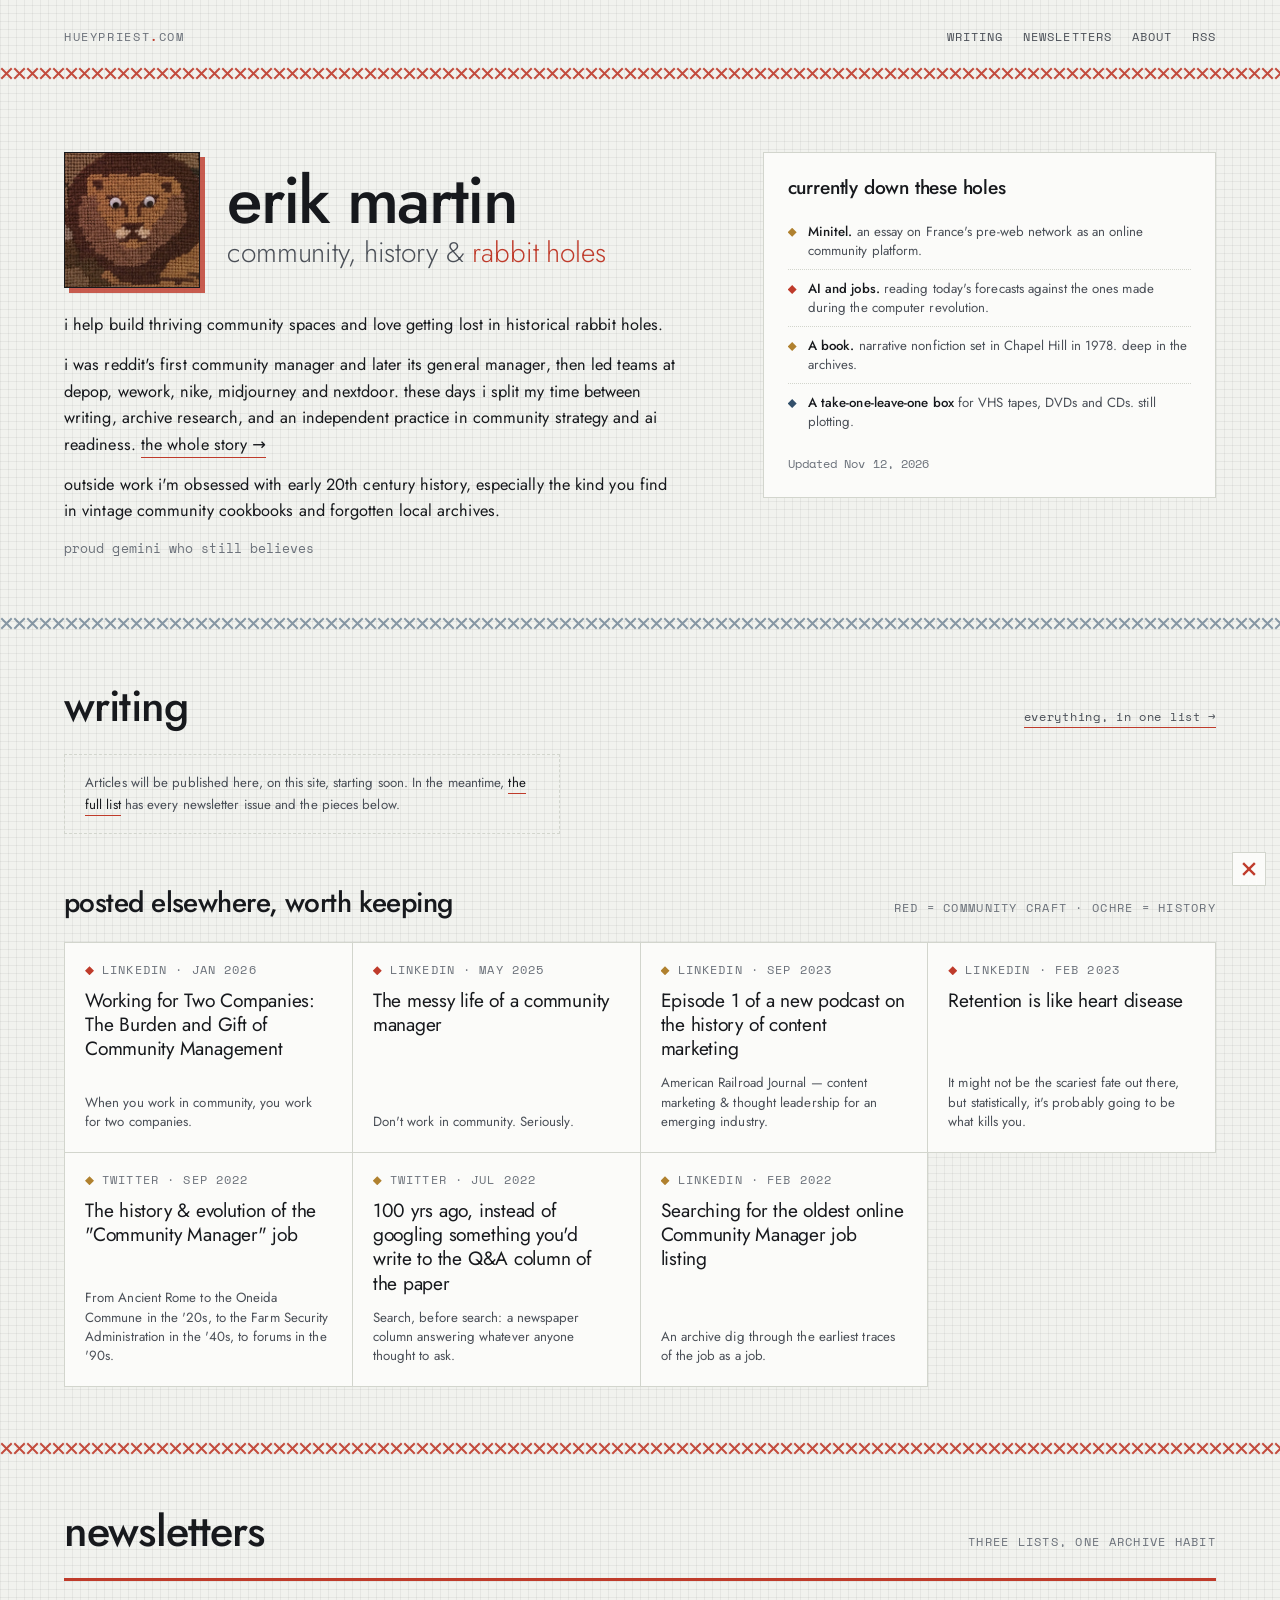
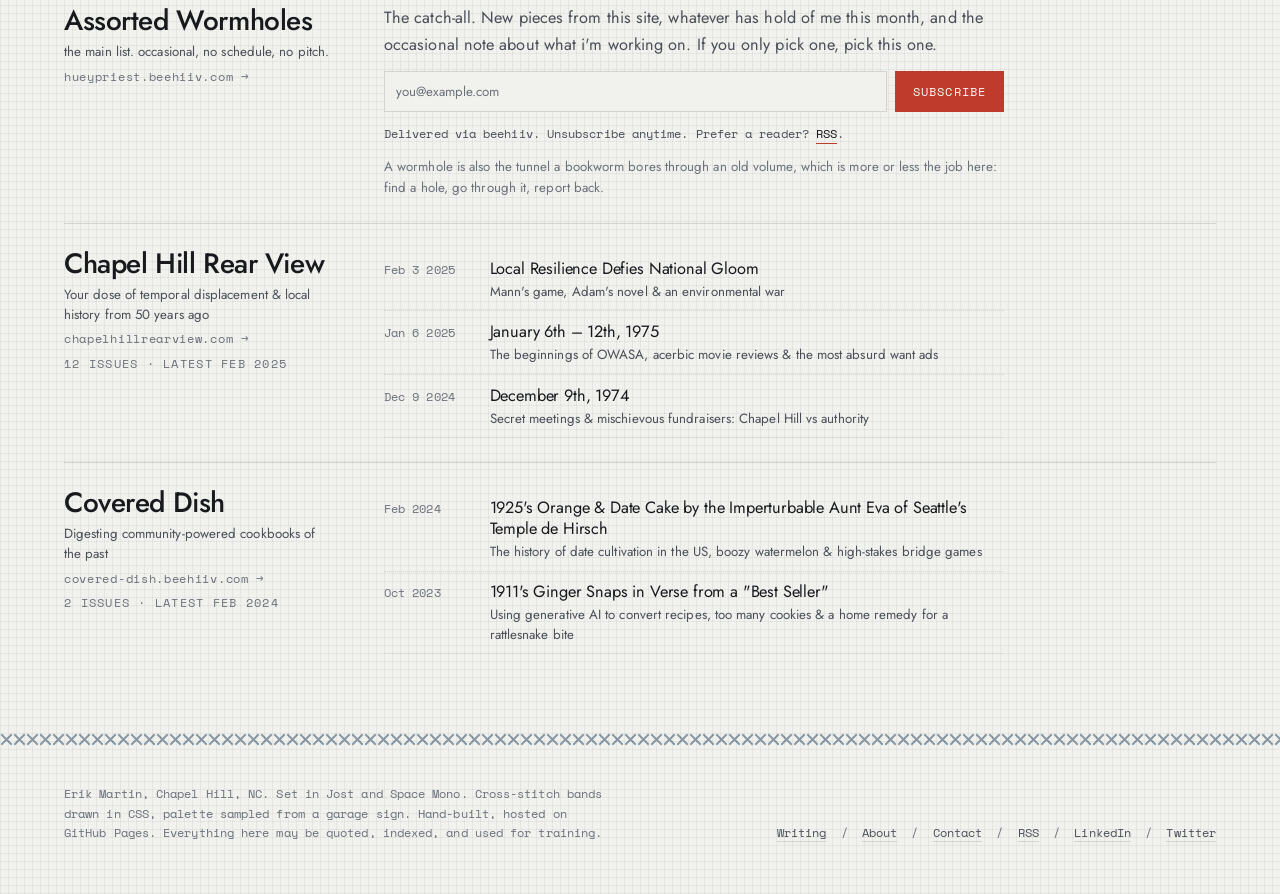
==== commit bf0f4bcc: "Site v3: writing section, shared stylesheet, build script, feeds Adds an on-site home for articles (" ====
--- a/index.html
+++ b/index.html
@@ -3,27 +3,33 @@
 <head>
 <meta charset="utf-8">
 <meta name="viewport" content="width=device-width, initial-scale=1">
-<title>Erik Martin — community, history &amp; rabbit holes</title>
-<meta name="description" content="Erik Martin helps build thriving community spaces and gets lost in historical rabbit holes. Writes Assorted Wormholes, Chapel Hill Rear View, and Covered Dish: newsletters on local history, community-powered cookbooks, and the craft of community work.">
+<title>Erik Martin: community, history &amp; rabbit holes</title>
+<meta name="description" content="Erik Martin writes about online community, local history, and whatever rabbit hole has hold of him. reddit's first community manager and later its General Manager; Head of Community at Midjourney and Nextdoor. Based in Chapel Hill, NC.">
 <link rel="canonical" href="https://hueypriest.com/">
 
 <meta property="og:type" content="website">
+<meta property="og:site_name" content="Erik Martin">
 <meta property="og:url" content="https://hueypriest.com/">
-<meta property="og:title" content="Erik Martin — community, history &amp; rabbit holes">
+<meta property="og:title" content="Erik Martin: community, history &amp; rabbit holes">
 <meta property="og:description" content="i help build thriving community spaces and love getting lost in historical rabbit holes.">
 <meta property="og:image" content="https://hueypriest.com/avatar.jpg">
 <meta property="og:image:alt" content="A needlepoint lion with googly eyes glued on.">
 <meta name="twitter:card" content="summary">
 <meta name="twitter:site" content="@hueypriest">
-<meta name="twitter:title" content="Erik Martin — community, history &amp; rabbit holes">
-<meta name="twitter:description" content="i help build thriving community spaces and love getting lost in historical rabbit holes.">
-<meta name="twitter:image" content="https://hueypriest.com/avatar.jpg">
-
+
+<!-- build:head -->
 <link rel="preconnect" href="https://fonts.googleapis.com">
 <link rel="preconnect" href="https://fonts.gstatic.com" crossorigin>
 <link rel="stylesheet" href="https://fonts.googleapis.com/css2?family=Jost:ital,wght@0,300;0,400;0,500;0,600;1,400&family=Space+Mono:wght@400;700&display=swap">
-
+<link rel="stylesheet" href="/assets/site.css">
 <link rel="icon" href="data:image/svg+xml,%3Csvg xmlns='http://www.w3.org/2000/svg' viewBox='0 0 16 16'%3E%3Crect width='16' height='16' fill='%23f1f2ee'/%3E%3Cpath d='M3 3 L13 13 M13 3 L3 13' stroke='%23bf3b2b' stroke-width='2.5'/%3E%3C/svg%3E">
+<link rel="alternate" type="application/rss+xml" title="Erik Martin: writing" href="/feed.xml">
+<link rel="alternate" type="application/feed+json" title="Erik Martin: writing" href="/feed.json">
+<link rel="author" href="/about.html">
+<link rel="me" href="https://www.linkedin.com/in/erikmartin/">
+<link rel="me" href="https://twitter.com/hueypriest">
+<meta name="author" content="Erik Martin">
+<!-- /build:head -->
 
 <script type="application/ld+json">
 {
@@ -36,6 +42,7 @@
       "alternateName": "hueypriest",
       "url": "https://hueypriest.com/",
       "image": "https://hueypriest.com/avatar.jpg",
+      "mainEntityOfPage": "https://hueypriest.com/about.html",
       "description": "Community strategist, writer, and amateur historian. reddit's first community manager and later its General Manager; Head of Community at Midjourney and Nextdoor. Independent since July 2026.",
       "jobTitle": "Independent community strategy and research consultant",
       "homeLocation": {
@@ -67,6 +74,7 @@
       "sameAs": [
         "https://www.linkedin.com/in/erikmartin/",
         "https://twitter.com/hueypriest",
+        "https://github.com/hueypriest",
         "https://hueypriest.beehiiv.com/",
         "https://chapelhillrearview.com/",
         "https://covered-dish.beehiiv.com/"
@@ -77,10 +85,19 @@
       "@id": "https://hueypriest.com/#site",
       "url": "https://hueypriest.com/",
       "name": "Erik Martin",
-      "inLanguage": "en-US",
-      "publisher": {
-        "@id": "https://hueypriest.com/#erik"
-      }
+      "alternateName": "hueypriest.com",
+      "inLanguage": "en-US",
+      "publisher": { "@id": "https://hueypriest.com/#erik" },
+      "hasPart": { "@id": "https://hueypriest.com/writing/#blog" }
+    },
+    {
+      "@type": "Blog",
+      "@id": "https://hueypriest.com/writing/#blog",
+      "name": "Erik Martin: writing",
+      "url": "https://hueypriest.com/writing/",
+      "inLanguage": "en-US",
+      "description": "Articles and essays by Erik Martin on online community, history, and archival research, plus an index of everything he has published elsewhere.",
+      "author": { "@id": "https://hueypriest.com/#erik" }
     },
     {
       "@type": "Blog",
@@ -89,9 +106,7 @@
       "url": "https://hueypriest.beehiiv.com/",
       "inLanguage": "en-US",
       "description": "Occasional updates from Erik Martin: reading, building, and archive digging.",
-      "author": {
-        "@id": "https://hueypriest.com/#erik"
-      }
+      "author": { "@id": "https://hueypriest.com/#erik" }
     },
     {
       "@type": "Blog",
@@ -100,9 +115,7 @@
       "url": "https://chapelhillrearview.com/",
       "inLanguage": "en-US",
       "description": "Chapel Hill and Orange County, North Carolina, fifty years ago, from the Daily Tar Heel archives.",
-      "author": {
-        "@id": "https://hueypriest.com/#erik"
-      }
+      "author": { "@id": "https://hueypriest.com/#erik" }
     },
     {
       "@type": "Blog",
@@ -111,706 +124,66 @@
       "url": "https://covered-dish.beehiiv.com/",
       "inLanguage": "en-US",
       "description": "Community-powered cookbooks of the past, read as historical documents.",
-      "author": {
-        "@id": "https://hueypriest.com/#erik"
-      }
+      "author": { "@id": "https://hueypriest.com/#erik" }
     }
   ]
 }
 </script>
-
-<style>
-/* ---------------------------------------------------------------
-   hueypriest.com
-   Design system: cross-stitch / redwork folk embroidery
-   Palette sampled from a garage sign; type is Jost + Space Mono.
-   Single self-contained file. No build step. No dependencies.
-----------------------------------------------------------------*/
-
-:root{
-  /* --- ground & ink --- */
-  --ground:      #f1f2ee;   /* cool screen-white */
-  --ground-deep: #e6e8e2;   /* recessed panel */
-  --surface:     #fbfbf9;   /* raised card */
-  --ink:         #17191d;
-  --ink-soft:    #4a4f57;
-  --ink-faint:   #7b818a;   /* cool grey, biased toward the blue */
-  --rule:        #d2d5cd;
-
-  /* --- redwork thread palette --- */
-  --red:    #bf3b2b;        /* vermillion */
-  --red-deep:#9c2e20;
-  --blue:   #33506b;
-  --ochre:  #b0812f;
-
-  /* --- stitch motifs --- */
-  --aida-color:   rgba(23,25,29,.055);
-
-  --shadow: 0 1px 0 var(--rule);
-
-  /* --- type scale (major third, clamped) --- */
-  --t-xs:  .72rem;
-  --t-sm:  .83rem;
-  --t-base: 1.02rem;
-  --t-lg:  1.2rem;
-  --t-xl:  clamp(1.35rem, 1.1rem + 1.1vw, 1.75rem);
-  --t-2xl: clamp(1.8rem, 1.3rem + 2.4vw, 2.7rem);
-  --t-3xl: clamp(2.5rem, 1.6rem + 4.2vw, 4.1rem);
-
-  --measure: 62ch;
-  --gutter: clamp(1.15rem, 4vw, 3rem);
-}
-
-@media (prefers-color-scheme: dark){
-  :root:not([data-theme="light"]){
-    --ground:      #14161a;
-    --ground-deep: #101215;
-    --surface:     #1b1e23;
-    --ink:         #e9eae4;
-    --ink-soft:    #b3b8bf;
-    --ink-faint:   #858b94;
-    --rule:        #2c3037;
-    --red:    #e2604a;
-    --red-deep:#f0806c;
-    --blue:   #8fb0cd;
-    --ochre:  #d3a55c;
-    --aida-color:   rgba(233,234,228,.06);
-    --shadow: 0 1px 0 var(--rule);
-  }
-}
-
-:root[data-theme="dark"]{
-  --ground:      #14161a;
-  --ground-deep: #101215;
-  --surface:     #1b1e23;
-  --ink:         #e9eae4;
-  --ink-soft:    #b3b8bf;
-  --ink-faint:   #858b94;
-  --rule:        #2c3037;
-  --red:    #e2604a;
-  --red-deep:#f0806c;
-  --blue:   #8fb0cd;
-  --ochre:  #d3a55c;
-  --aida-color:   rgba(233,234,228,.06);
-}
-
-*,*::before,*::after{ box-sizing:border-box; }
-
-html{ -webkit-text-size-adjust:100%; }
-
-body{
-  margin:0;
-  background-color: var(--ground);
-  /* aida cloth: a faint woven mesh, 8 counts to the block */
-  background-image:
-    repeating-linear-gradient(0deg,  var(--aida-color) 0 1px, transparent 1px 8px),
-    repeating-linear-gradient(90deg, var(--aida-color) 0 1px, transparent 1px 8px);
-  color: var(--ink);
-  font-family: "Jost", "Futura", "Century Gothic", system-ui, sans-serif;
-  font-size: var(--t-base);
-  font-weight: 400;
-  line-height: 1.62;
-  letter-spacing: .005em;
-  text-rendering: optimizeLegibility;
-}
-
-.shell{
-  max-width: 78rem;
-  margin-inline: auto;
-  padding-inline: var(--gutter);
-  padding-block: 0;
-}
-
-a{ color: inherit; }
-a:focus-visible,
-button:focus-visible,
-input:focus-visible{
-  outline: 2px solid var(--red);
-  outline-offset: 3px;
-  border-radius: 1px;
-}
-
-/* ---- the stitch band: a row of cross-stitch X's, drawn as SVG ---- */
-.stitchband{
-  height: 13px;
-  background-repeat: repeat-x;
-  background-position: left center;
-  background-size: auto 13px;
-  background-image: url("data:image/svg+xml;utf8,<svg xmlns='http://www.w3.org/2000/svg' width='26' height='13' viewBox='0 0 26 13'><g stroke='%23bf3b2b' stroke-width='2' stroke-linecap='square' fill='none'><path d='M2 2 L11 11 M11 2 L2 11'/><path d='M15 2 L24 11 M24 2 L15 11'/></g></svg>");
-  opacity:.9;
-}
-.stitchband--blue{
-  background-image: url("data:image/svg+xml;utf8,<svg xmlns='http://www.w3.org/2000/svg' width='26' height='13' viewBox='0 0 26 13'><g stroke='%2333506b' stroke-width='2' stroke-linecap='square' fill='none'><path d='M2 2 L11 11 M11 2 L2 11'/><path d='M15 2 L24 11 M24 2 L15 11'/></g></svg>");
-  opacity:.55;
-}
-@media (prefers-color-scheme: dark){
-  :root:not([data-theme="light"]) .stitchband{
-    background-image: url("data:image/svg+xml;utf8,<svg xmlns='http://www.w3.org/2000/svg' width='26' height='13' viewBox='0 0 26 13'><g stroke='%23e2604a' stroke-width='2' stroke-linecap='square' fill='none'><path d='M2 2 L11 11 M11 2 L2 11'/><path d='M15 2 L24 11 M24 2 L15 11'/></g></svg>");
-  }
-  :root:not([data-theme="light"]) .stitchband--blue{
-    background-image: url("data:image/svg+xml;utf8,<svg xmlns='http://www.w3.org/2000/svg' width='26' height='13' viewBox='0 0 26 13'><g stroke='%238fb0cd' stroke-width='2' stroke-linecap='square' fill='none'><path d='M2 2 L11 11 M11 2 L2 11'/><path d='M15 2 L24 11 M24 2 L15 11'/></g></svg>");
-  }
-}
-:root[data-theme="dark"] .stitchband{
-  background-image: url("data:image/svg+xml;utf8,<svg xmlns='http://www.w3.org/2000/svg' width='26' height='13' viewBox='0 0 26 13'><g stroke='%23e2604a' stroke-width='2' stroke-linecap='square' fill='none'><path d='M2 2 L11 11 M11 2 L2 11'/><path d='M15 2 L24 11 M24 2 L15 11'/></g></svg>");
-}
-:root[data-theme="dark"] .stitchband--blue{
-  background-image: url("data:image/svg+xml;utf8,<svg xmlns='http://www.w3.org/2000/svg' width='26' height='13' viewBox='0 0 26 13'><g stroke='%238fb0cd' stroke-width='2' stroke-linecap='square' fill='none'><path d='M2 2 L11 11 M11 2 L2 11'/><path d='M15 2 L24 11 M24 2 L15 11'/></g></svg>");
-}
-
-/* ---------------- utility type ---------------- */
-.label{
-  font-family:"Space Mono", ui-monospace, SFMono-Regular, Menlo, monospace;
-  font-size: var(--t-xs);
-  text-transform: uppercase;
-  letter-spacing: .11em;
-  color: var(--ink-faint);
-  margin:0;
-}
-.mono{ font-family:"Space Mono", ui-monospace, SFMono-Regular, Menlo, monospace; }
-
-/* ---------------- masthead ---------------- */
-.masthead{
-  display:flex;
-  flex-wrap:wrap;
-  align-items:baseline;
-  justify-content:space-between;
-  gap: 1rem 2rem;
-  padding-block: 1.4rem 1.1rem;
-}
-.masthead__mark{
-  font-family:"Space Mono", monospace;
-  font-size: var(--t-xs);
-  letter-spacing:.14em;
-  text-transform:uppercase;
-  color: var(--ink-faint);
-}
-.masthead__mark b{ color: var(--red); font-weight:700; }
-
-.socials{
-  display:flex;
-  gap: 1.1rem;
-  list-style:none;
-  margin:0; padding:0;
-  font-family:"Space Mono", monospace;
-  font-size: var(--t-xs);
-  letter-spacing:.09em;
-  text-transform:uppercase;
-}
-.socials a{
-  text-decoration:none;
-  color: var(--ink-soft);
-  border-bottom:1px solid transparent;
-  padding-bottom:2px;
-  transition: color .18s ease, border-color .18s ease;
-}
-.socials a:hover{ color: var(--red); border-bottom-color: var(--red); }
-
-/* ---------------- hero ---------------- */
-.hero{
-  padding-block: clamp(2.2rem, 6vw, 4.5rem) clamp(2rem, 5vw, 3.6rem);
-  display:grid;
-  grid-template-columns: minmax(0, 1.4fr) minmax(0, 1fr);
-  gap: clamp(1.8rem, 5vw, 4rem);
-  align-items:start;
-}
-@media (max-width: 820px){
-  .hero{ grid-template-columns: 1fr; }
-}
-
-/* the needlepoint lion. already aida cloth, so it needs no stitched frame —
-   a hairline rule and a hard offset shadow, like the System 7 dialog. */
-.hero__intro{
-  display:flex;
-  align-items:center;
-  gap: clamp(1rem, 3vw, 1.7rem);
-  margin-bottom: 1.5rem;
-}
-.hero__intro > div{ min-width: 0; }
-.hero__intro .hero__name{ margin-bottom: .3rem; }
-.hero__intro .hero__tag{ margin-bottom: 0; }
-.avatar{
-  flex: none;
-  display:block;
-  width: clamp(92px, 13vw, 136px);
-  height: auto;
-  max-width: 100%;
-  aspect-ratio: 1;
-  object-fit: cover;
-  border: 1px solid var(--ink);
-  box-shadow: 5px 5px 0 color-mix(in srgb, var(--red) 82%, transparent);
-}
-@media (max-width: 420px){
-  .hero__intro{ gap: .9rem; }
-  .avatar{ box-shadow: 4px 4px 0 color-mix(in srgb, var(--red) 82%, transparent); }
-}
-
-.hero__name{
-  font-size: var(--t-3xl);
-  font-weight: 500;
-  line-height: .92;
-  letter-spacing: -.025em;
-  margin: 0 0 .6rem;
-  text-wrap: balance;
-}
-.hero__tag{
-  font-size: var(--t-xl);
-  font-weight: 300;
-  line-height: 1.22;
-  letter-spacing: -.005em;
-  color: var(--ink-soft);
-  margin: 0 0 1.5rem;
-  text-wrap: balance;
-}
-.hero__tag em{
-  font-style: normal;
-  color: var(--red);
-}
-
-.hero__bio{
-  max-width: var(--measure);
-  display:flex;
-  flex-direction:column;
-  gap: .85rem;
-  margin:0;
-}
-.hero__bio p{ margin:0; }
-.hero__bio strong{
-  font-weight:500;
-  color: var(--ink);
-  border-bottom: 2px solid color-mix(in srgb, var(--red) 35%, transparent);
-}
-.hero__coda{
-  font-family:"Space Mono", monospace;
-  font-size: var(--t-sm);
-  color: var(--ink-faint);
-  letter-spacing:.01em;
-}
-
-/* --- the sampler: a stitched block in the hero's right column --- */
-.sampler{
-  border: 1px solid var(--rule);
-  background: var(--surface);
-  padding: 1.4rem 1.5rem 1.5rem;
-  display:flex;
-  flex-direction:column;
-  gap:.9rem;
-}
-.sampler__head{
-  display:flex;
-  align-items:baseline;
-  justify-content:space-between;
-  gap:1rem;
-}
-.sampler__title{
-  font-size: var(--t-lg);
-  font-weight:500;
-  letter-spacing:-.01em;
-  margin:0;
-  line-height:1.2;
-}
-.sampler__desc{
-  margin:0;
-  color: var(--ink-soft);
-  font-size: var(--t-sm);
-  line-height:1.5;
-}
-.subscribe{
-  display:flex;
-  flex-wrap:wrap;
-  gap:.5rem;
-  margin:0;
-}
-.subscribe input{
-  flex: 1 1 12rem;
-  min-width:0;
-  font-family:"Jost", sans-serif;
-  font-size: var(--t-sm);
-  padding: .62rem .7rem;
-  color: var(--ink);
-  background: var(--ground);
-  border: 1px solid var(--rule);
-  border-radius:0;
-}
-.subscribe input::placeholder{ color: var(--ink-faint); }
-.subscribe button{
-  font-family:"Space Mono", monospace;
-  font-size: var(--t-xs);
-  text-transform:uppercase;
-  letter-spacing:.1em;
-  padding: .62rem 1.05rem;
-  color: var(--ground);
-  background: var(--red);
-  border:1px solid var(--red);
-  border-radius:0;
-  cursor:pointer;
-  transition: background .18s ease;
-}
-.subscribe button:hover{ background: var(--red-deep); border-color: var(--red-deep); }
-.subscribe__note{
-  font-family:"Space Mono", monospace;
-  font-size: var(--t-xs);
-  color: var(--ink-faint);
-  margin:0;
-}
-
-/* ---------------- section furniture ---------------- */
-.section{
-  padding-block: clamp(2.2rem, 5vw, 3.4rem);
-}
-.section__head{
-  display:flex;
-  align-items:baseline;
-  justify-content:space-between;
-  gap:1rem;
-  flex-wrap:wrap;
-  margin-bottom: 1.5rem;
-}
-.section__title{
-  font-size: var(--t-2xl);
-  font-weight:500;
-  letter-spacing:-.02em;
-  line-height:1.05;
-  margin:0;
-}
-
-/* ---------------- newsletter ledger ---------------- */
-.ledger{
-  display:flex;
-  flex-direction:column;
-  gap: 1.6rem;
-}
-.pub{
-  display:grid;
-  grid-template-columns: minmax(0, 15rem) minmax(0, 1fr);
-  gap: .4rem clamp(1.4rem, 4vw, 3rem);
-  padding-block: 1.5rem;
-  border-top: 1px solid var(--rule);
-}
-@media (max-width: 720px){
-  .pub{ grid-template-columns: 1fr; gap:.9rem; }
-}
-.pub__meta{
-  display:flex;
-  flex-direction:column;
-  gap:.35rem;
-}
-.pub__name{
-  font-size: var(--t-xl);
-  font-weight:500;
-  letter-spacing:-.015em;
-  line-height:1.12;
-  margin:0;
-}
-.pub__name a{
-  text-decoration:none;
-  background-image: linear-gradient(var(--red), var(--red));
-  background-size: 0% 2px;
-  background-repeat: no-repeat;
-  background-position: 0 100%;
-  transition: background-size .22s ease;
-}
-.pub__name a:hover{ background-size: 100% 2px; color: var(--red); }
-.pub__desc{
-  margin:0;
-  color: var(--ink-soft);
-  font-size: var(--t-sm);
-  line-height:1.5;
-}
-.pub__link{
-  font-family:"Space Mono", monospace;
-  font-size: var(--t-xs);
-  letter-spacing:.06em;
-  color: var(--ink-faint);
-  text-decoration:none;
-}
-.pub__link:hover{ color: var(--red); }
-
-.issues{
-  list-style:none;
-  margin:0; padding:0;
-  display:flex;
-  flex-direction:column;
-}
-.issues li + li{ border-top: 1px dotted var(--rule); }
-.issues a{
-  display:grid;
-  grid-template-columns: 5.6rem minmax(0,1fr);
-  gap: .2rem .9rem;
-  padding: .62rem 0;
-  text-decoration:none;
-  align-items:baseline;
-}
-@media (max-width: 520px){
-  .issues a{ grid-template-columns: 1fr; }
-}
-.issues .date{
-  font-family:"Space Mono", monospace;
-  font-size: var(--t-xs);
-  color: var(--ink-faint);
-  letter-spacing:.02em;
-  font-variant-numeric: tabular-nums;
-  white-space:nowrap;
-}
-.issues .t{
-  font-size: var(--t-base);
-  line-height:1.35;
-  color: var(--ink);
-  transition: color .16s ease;
-}
-.issues .sub{
-  grid-column: 2;
-  font-size: var(--t-sm);
-  color: var(--ink-faint);
-  line-height:1.4;
-}
-@media (max-width: 520px){ .issues .sub{ grid-column:1; } }
-.issues a:hover .t{ color: var(--red); }
-
-/* the lead publication gets weight, not a box */
-.pub--lead{
-  border-top: 3px solid var(--red);
-  padding-block: 1.9rem 1.7rem;
-  grid-template-columns: minmax(0, 1fr);
-  gap: .9rem;
-}
-.pub--lead .pub__meta{
-  display:grid;
-  grid-template-columns: minmax(0, auto) minmax(0, 1fr);
-  align-items:baseline;
-  gap: .3rem 1.4rem;
-}
-.pub--lead .pub__name{
-  font-size: var(--t-2xl);
-  letter-spacing:-.025em;
-}
-.pub--lead .pub__desc{ margin-top:.1rem; }
-.pub--lead .pub__link{ grid-column: 1 / -1; }
-@media (max-width: 720px){
-  .pub--lead .pub__meta{ grid-template-columns: 1fr; }
-}
-
-/* ---------------- musings ---------------- */
-.musings{
-  list-style:none;
-  margin:0; padding:0;
-  display:grid;
-  grid-template-columns: repeat(auto-fit, minmax(17rem, 1fr));
-  gap: 0;
-  /* borders live on the cells, so a short final row leaves no empty panel */
-  border-top: 1px solid var(--rule);
-  border-left: 1px solid var(--rule);
-}
-.musings li{
-  background: var(--surface);
-  border-right: 1px solid var(--rule);
-  border-bottom: 1px solid var(--rule);
-}
-.musings a{
-  display:flex;
-  flex-direction:column;
-  gap:.5rem;
-  height:100%;
-  padding: 1.15rem 1.25rem 1.3rem;
-  text-decoration:none;
-  transition: background .18s ease;
-}
-.musings a:hover{ background: var(--ground-deep); }
-.musings .src{
-  font-family:"Space Mono", monospace;
-  font-size: var(--t-xs);
-  text-transform:uppercase;
-  letter-spacing:.1em;
-  color: var(--ink-faint);
-  display:flex;
-  align-items:center;
-  gap:.5rem;
-}
-.musings .src::before{
-  content:"";
-  width:9px; height:9px;
-  flex: none;
-  background: var(--blue);
-  clip-path: polygon(50% 0,100% 50%,50% 100%,0 50%);
-}
-.musings li.is-history .src::before{ background: var(--ochre); }
-.musings li.is-craft .src::before{ background: var(--red); }
-.musings .t{
-  font-size: var(--t-lg);
-  font-weight:400;
-  line-height:1.26;
-  letter-spacing:-.012em;
-  color: var(--ink);
-  margin:0;
-  transition: color .16s ease;
-}
-.musings a:hover .t{ color: var(--red); }
-.musings .d{
-  font-size: var(--t-sm);
-  color: var(--ink-soft);
-  line-height:1.45;
-  margin:0;
-  margin-top:auto;
-  padding-top:.3rem;
-}
-
-/* ---------------- colophon ---------------- */
-.colophon{
-  padding-block: 2.4rem 3.2rem;
-  display:flex;
-  flex-wrap:wrap;
-  gap: 1rem 2.5rem;
-  justify-content:space-between;
-  align-items:flex-end;
-  color: var(--ink-faint);
-  font-family:"Space Mono", monospace;
-  font-size: var(--t-xs);
-  line-height:1.7;
-}
-.colophon p{ margin:0; max-width: 34rem; }
-.colophon a{ color: var(--ink-soft); text-decoration:none; border-bottom:1px solid var(--rule); }
-.colophon a:hover{ color: var(--red); border-bottom-color: var(--red); }
-
-/* ---------------- System 7 easter egg ---------------- */
-.stitch-btn{
-  position: fixed;
-  right: 14px;
-  bottom: 14px;
-  z-index: 40;
-  width: 34px; height: 34px;
-  display:grid; place-items:center;
-  background: var(--surface);
-  border: 1px solid var(--rule);
-  cursor: pointer;
-  padding:0;
-  color: var(--red);
-  transition: transform .18s ease;
-}
-.stitch-btn:hover{ transform: rotate(45deg); }
-
-.dlg-scrim{
-  position: fixed;
-  inset: 0;
-  z-index: 50;
-  background: rgba(23,25,29,.34);
-  display: grid;
-  place-items: center;
-  padding: 1rem;
-}
-.dlg-scrim[hidden]{ display:none; }
-
-.dlg{
-  width: min(26rem, 100%);
-  background: #f1f2ee;
-  color: #17191d;
-  border: 2px solid #17191d;
-  box-shadow: 5px 5px 0 rgba(23,25,29,.75);
-  font-family:"Space Mono", monospace;
-}
-.dlg__bar{
-  border-bottom: 2px solid #17191d;
-  padding: 3px 6px;
-  display:flex;
-  align-items:center;
-  gap:8px;
-  background-image: repeating-linear-gradient(0deg,#17191d 0 1px,transparent 1px 3px);
-}
-.dlg__close{
-  width: 12px; height: 12px;
-  border: 2px solid #17191d;
-  background: #f1f2ee;
-  padding: 0;
-  cursor: pointer;
-  flex: none;
-}
-.dlg__title{
-  font-size: 11px;
-  letter-spacing: .06em;
-  text-transform: uppercase;
-  background: #f1f2ee;
-  padding: 0 6px;
-  margin: 0 auto;
-}
-.dlg__body{
-  padding: 1.05rem 1.1rem 1.2rem;
-  font-size: 12px;
-  line-height: 1.6;
-  display:flex;
-  flex-direction:column;
-  gap:.85rem;
-}
-.dlg__body p{ margin:0; }
-.dlg__ok{
-  align-self:flex-end;
-  font-family:"Space Mono", monospace;
-  font-size: 11px;
-  text-transform: uppercase;
-  letter-spacing:.09em;
-  padding: .4rem 1.3rem;
-  background: #f1f2ee;
-  color: #17191d;
-  border: 2px solid #17191d;
-  box-shadow: 2px 2px 0 #17191d;
-  cursor: pointer;
-}
-.dlg__ok:active{ transform: translate(2px,2px); box-shadow:none; }
-
-@media (prefers-reduced-motion: reduce){
-  *{ animation-duration:.001ms !important; transition-duration:.001ms !important; }
-}
-</style>
 </head>
 <body>
 
-<div class="shell">
-
+<!-- build:header -->
+<a class="skip" href="#main">Skip to content</a>
+<div class="shell">
   <header class="masthead">
-    <span class="masthead__mark">hueypriest<b>.</b>com</span>
-    <ul class="socials">
-      <li><a href="about.html">About</a></li>
-      <li><a href="https://www.linkedin.com/in/erikmartin/" rel="me">LinkedIn</a></li>
-      <li><a href="https://twitter.com/hueypriest" rel="me">Twitter</a></li>
-      <li><a href="https://hueypriest.beehiiv.com/">Newsletter</a></li>
-    </ul>
+    <a class="masthead__mark" href="/">hueypriest<b>.</b>com</a>
+    <nav class="nav" aria-label="Site">
+      <ul>
+        <li><a href="/writing/">Writing</a></li>
+        <li><a href="/#newsletters">Newsletters</a></li>
+        <li><a href="/about.html">About</a></li>
+        <li><a href="/feed.xml">RSS</a></li>
+      </ul>
+    </nav>
   </header>
-
-</div>
-
+</div>
 <div class="stitchband" aria-hidden="true"></div>
-
-<div class="shell">
-
-  <section class="hero">
+<!-- /build:header -->
+
+<main id="main">
+
+<div class="shell">
+
+  <section class="hero" aria-labelledby="name">
     <div>
       <div class="hero__intro">
-        <img class="avatar" src="avatar.jpg" width="560" height="560" decoding="async"
+        <img class="avatar" src="/avatar.jpg" width="560" height="560" decoding="async"
              alt="A needlepoint lion with googly eyes glued on.">
         <div>
-          <h1 class="hero__name">erik martin</h1>
+          <h1 class="hero__name" id="name">erik martin</h1>
           <p class="hero__tag">community, history &amp; <em>rabbit holes</em></p>
         </div>
       </div>
 
       <div class="hero__bio">
         <p>i help build thriving community spaces and love getting lost in historical rabbit holes.</p>
-        <p>since july 2026 i've run my own practice: community platform strategy, neighborhood health measurement, and ai readiness work. <strong>Nextdoor</strong> is the anchor client. before that, community roles at reddit, depop, nike, wework, midjourney &amp; nextdoor. <a href="about.html" style="color:inherit;border-bottom:1px solid var(--red);text-decoration:none">the whole list &rarr;</a></p>
-        <p>outside work i'm obsessed with early 20th century history &mdash; especially the kind you find in vintage community cookbooks and forgotten local archives.</p>
+        <p>i was reddit's first community manager and later its general manager, then led teams at depop, wework, nike, midjourney and nextdoor. these days i split my time between writing, archive research, and an independent practice in community strategy and ai readiness. <a class="textlink" href="/about.html">the whole story &rarr;</a></p>
+        <p>outside work i'm obsessed with early 20th century history, especially the kind you find in vintage community cookbooks and forgotten local archives.</p>
         <p class="hero__coda">proud gemini who still believes</p>
       </div>
     </div>
 
-    <div class="sampler">
-      <div class="sampler__head">
-        <h2 class="sampler__title">Assorted Wormholes</h2>
-      </div>
-      <p class="sampler__desc">occasional updates from erik: what i'm reading, building, and digging out of archives. no schedule, no pitch.</p>
-      <form class="subscribe" id="subscribe-form">
-        <label class="sr-only" for="subscribe-email" hidden>Email address</label>
-        <input id="subscribe-email" name="email" type="email" inputmode="email" autocomplete="email" placeholder="you@example.com" required>
-        <button type="submit">Subscribe</button>
-      </form>
-      <p class="subscribe__note">Delivered via beehiiv. Unsubscribe anytime.</p>
-    </div>
+    <!-- CURRENTLY: edit these by hand. Change the date when you do. -->
+    <aside class="sampler" aria-labelledby="now-title">
+      <h2 class="sampler__title" id="now-title">currently down these holes</h2>
+      <ul class="now">
+        <li class="is-history"><span><b>Minitel.</b> an essay on France's pre-web network as an online community platform.</span></li>
+        <li><span><b>AI and jobs.</b> reading today's forecasts against the ones made during the computer revolution.</span></li>
+        <li class="is-history"><span><b>A book.</b> narrative nonfiction set in Chapel Hill in 1978. deep in the archives.</span></li>
+        <li class="is-other"><span><b>A take-one-leave-one box</b> for VHS tapes, DVDs and CDs. still plotting.</span></li>
+      </ul>
+      <p class="subscribe__note">Updated <time datetime="2026-11-12">Nov 12, 2026</time></p>
+    </aside>
   </section>
 
 </div>
@@ -819,24 +192,93 @@
 
 <div class="shell">
 
-  <section class="section" id="newsletters">
+  <section class="section" id="writing" aria-labelledby="writing-title">
     <div class="section__head">
-      <h2 class="section__title">dispatches</h2>
-      <p class="label">three newsletters, one archive habit</p>
+      <h2 class="section__title" id="writing-title">writing</h2>
+      <a class="section__more" href="/writing/">everything, in one list &rarr;</a>
+    </div>
+
+    <!-- build:latest -->
+    <p class="empty">Articles will be published here, on this site, starting soon. In the meantime, <a class="textlink" href="/writing/">the full list</a> has every newsletter issue and the pieces below.</p>
+    <!-- /build:latest -->
+  </section>
+
+  <section class="section" id="elsewhere" aria-labelledby="elsewhere-title" style="padding-top:0">
+    <div class="section__head">
+      <h3 class="section__title" id="elsewhere-title" style="font-size:var(--t-xl)">posted elsewhere, worth keeping</h3>
+      <p class="label">red = community craft &middot; ochre = history</p>
+    </div>
+
+    <!-- build:featured -->
+    <ul class="cards">
+      <li class="is-craft"><a href="https://www.linkedin.com/feed/update/urn:li:activity:7422693014780686338/">
+        <span class="src">LinkedIn &middot; <time datetime="2026-01-29">Jan 2026</time></span>
+        <p class="t">Working for Two Companies: The Burden and Gift of Community Management</p>
+        <p class="d">When you work in community, you work for two companies.</p>
+      </a></li>
+      <li class="is-craft"><a href="https://www.linkedin.com/feed/update/urn:li:activity:7326608939419115522/">
+        <span class="src">LinkedIn &middot; <time datetime="2025-05-09">May 2025</time></span>
+        <p class="t">The messy life of a community manager</p>
+        <p class="d">Don&#x27;t work in community. Seriously.</p>
+      </a></li>
+      <li class="is-history"><a href="https://www.linkedin.com/feed/update/urn:li:activity:7107732889982619649/">
+        <span class="src">LinkedIn &middot; <time datetime="2023-09-13">Sep 2023</time></span>
+        <p class="t">Episode 1 of a new podcast on the history of content marketing</p>
+        <p class="d">American Railroad Journal — content marketing &amp; thought leadership for an emerging industry.</p>
+      </a></li>
+      <li class="is-craft"><a href="https://www.linkedin.com/posts/erikmartin_onlinecommunities-communitymanagement-luckdragons-activity-7029130453387239424-kDe5/">
+        <span class="src">LinkedIn &middot; <time datetime="2023-02-08">Feb 2023</time></span>
+        <p class="t">Retention is like heart disease</p>
+        <p class="d">It might not be the scariest fate out there, but statistically, it&#x27;s probably going to be what kills you.</p>
+      </a></li>
+      <li class="is-history"><a href="https://twitter.com/hueypriest/status/1568284427062579200">
+        <span class="src">Twitter &middot; <time datetime="2022-09-09">Sep 2022</time></span>
+        <p class="t">The history &amp; evolution of the &quot;Community Manager&quot; job</p>
+        <p class="d">From Ancient Rome to the Oneida Commune in the &#x27;20s, to the Farm Security Administration in the &#x27;40s, to forums in the &#x27;90s.</p>
+      </a></li>
+      <li class="is-history"><a href="https://twitter.com/hueypriest/status/1550483763322408964">
+        <span class="src">Twitter &middot; <time datetime="2022-07-22">Jul 2022</time></span>
+        <p class="t">100 yrs ago, instead of googling something you&#x27;d write to the Q&amp;A column of the paper</p>
+        <p class="d">Search, before search: a newspaper column answering whatever anyone thought to ask.</p>
+      </a></li>
+      <li class="is-history"><a href="https://www.linkedin.com/posts/erikmartin_ive-been-searching-for-the-oldest-online-activity-6896515653709262848-i5oe/">
+        <span class="src">LinkedIn &middot; <time datetime="2022-02-07">Feb 2022</time></span>
+        <p class="t">Searching for the oldest online Community Manager job listing</p>
+        <p class="d">An archive dig through the earliest traces of the job as a job.</p>
+      </a></li>
+    </ul>
+    <!-- /build:featured -->
+  </section>
+
+</div>
+
+<div class="stitchband" aria-hidden="true"></div>
+
+<div class="shell">
+
+  <section class="section" id="newsletters" aria-labelledby="newsletters-title">
+    <div class="section__head">
+      <h2 class="section__title" id="newsletters-title">newsletters</h2>
+      <p class="label">three lists, one archive habit</p>
     </div>
 
     <div class="ledger">
 
-      <article class="pub pub--lead">
+      <article class="pub">
         <div class="pub__meta">
           <h3 class="pub__name"><a href="https://hueypriest.beehiiv.com/">Assorted Wormholes</a></h3>
-          <p class="pub__desc">occasional updates from erik</p>
+          <p class="pub__desc">the main list. occasional, no schedule, no pitch.</p>
           <a class="pub__link" href="https://hueypriest.beehiiv.com/">hueypriest.beehiiv.com &rarr;</a>
         </div>
-        <div>
-          <p class="label" style="margin-bottom:.6rem">the main list</p>
-          <p style="margin:0 0 .7rem; color:var(--ink-soft); max-width:var(--measure)">The catch-all. New writing, whatever has hold of me this month, and the occasional note about what i'm working on. If you only pick one, pick this one. It's where the other two get announced.</p>
-          <p style="margin:0; color:var(--ink-faint); max-width:var(--measure); font-size:var(--t-sm)">A wormhole is also the tunnel a bookworm bores through an old volume, which is more or less the job here: find a hole, go through it, report back.</p>
+        <div class="pub__body">
+          <p>The catch-all. New pieces from this site, whatever has hold of me this month, and the occasional note about what i'm working on. If you only pick one, pick this one.</p>
+          <form class="subscribe" id="subscribe-form">
+            <label class="sr-only" for="subscribe-email">Email address</label>
+            <input id="subscribe-email" name="email" type="email" inputmode="email" autocomplete="email" placeholder="you@example.com" required>
+            <button type="submit">Subscribe</button>
+          </form>
+          <p class="subscribe__note">Delivered via beehiiv. Unsubscribe anytime. Prefer a reader? <a class="textlink" href="/feed.xml">RSS</a>.</p>
+          <p style="font-size:var(--t-sm);color:var(--ink-faint)">A wormhole is also the tunnel a bookworm bores through an old volume, which is more or less the job here: find a hole, go through it, report back.</p>
         </div>
       </article>
 
@@ -845,29 +287,27 @@
           <h3 class="pub__name"><a href="https://chapelhillrearview.com/">Chapel Hill Rear View</a></h3>
           <p class="pub__desc">Your dose of temporal displacement &amp; local history from 50 years ago</p>
           <a class="pub__link" href="https://chapelhillrearview.com/">chapelhillrearview.com &rarr;</a>
-        </div>
-        <ul class="issues">
-          <li><a href="https://chapelhillrearview.com/p/local-resilience-defies-national-gloom">
-            <span class="date">Feb 3 2025</span>
-            <span class="t">Local Resilience Defies National Gloom</span>
-            <span class="sub">Mann's game, Adam's novel &amp; an environmental war</span>
-          </a></li>
-          <li><a href="https://chapelhillrearview.com/p/january-6th-12th-1975">
-            <span class="date">Jan 6 2025</span>
-            <span class="t">January 6th &ndash; 12th, 1975</span>
-            <span class="sub">The beginnings of OWASA, acerbic movie reviews &amp; the most absurd want ads</span>
-          </a></li>
-          <li><a href="https://chapelhillrearview.com/p/december-12-1974">
-            <span class="date">Dec 13 2024</span>
-            <span class="t">December 12, 1974</span>
-            <span class="sub">Politics, taxes, and perfect shoe repair</span>
-          </a></li>
-          <li><a href="https://chapelhillrearview.com/p/december-9th-1974">
-            <span class="date">Dec 9 2024</span>
-            <span class="t">December 9th, 1974</span>
-            <span class="sub">Secret meetings &amp; mischievous fundraisers: Chapel Hill vs authority</span>
-          </a></li>
-        </ul>
+          <p class="label">12 issues &middot; latest Feb 2025</p>
+        </div>
+        <div class="pub__body">
+          <ul class="entries entries--compact">
+            <li><a href="https://chapelhillrearview.com/p/local-resilience-defies-national-gloom">
+              <span class="date">Feb 3 2025</span>
+              <span class="t">Local Resilience Defies National Gloom</span>
+              <span class="sub">Mann's game, Adam's novel &amp; an environmental war</span>
+            </a></li>
+            <li><a href="https://chapelhillrearview.com/p/january-6th-12th-1975">
+              <span class="date">Jan 6 2025</span>
+              <span class="t">January 6th &ndash; 12th, 1975</span>
+              <span class="sub">The beginnings of OWASA, acerbic movie reviews &amp; the most absurd want ads</span>
+            </a></li>
+            <li><a href="https://chapelhillrearview.com/p/december-9th-1974">
+              <span class="date">Dec 9 2024</span>
+              <span class="t">December 9th, 1974</span>
+              <span class="sub">Secret meetings &amp; mischievous fundraisers: Chapel Hill vs authority</span>
+            </a></li>
+          </ul>
+        </div>
       </article>
 
       <article class="pub">
@@ -875,19 +315,22 @@
           <h3 class="pub__name"><a href="https://covered-dish.beehiiv.com/">Covered Dish</a></h3>
           <p class="pub__desc">Digesting community-powered cookbooks of the past</p>
           <a class="pub__link" href="https://covered-dish.beehiiv.com/">covered-dish.beehiiv.com &rarr;</a>
-        </div>
-        <ul class="issues">
-          <li><a href="https://covered-dish.beehiiv.com/p/1925s-orange-date-cake-imperturbable-aunt-eva-seattles-temple-de-hirsch">
-            <span class="date">Feb 2024</span>
-            <span class="t">1925's Orange &amp; Date Cake by the Imperturbable Aunt Eva of Seattle's Temple de Hirsch</span>
-            <span class="sub">The history of date cultivation in the US, boozy watermelon &amp; high-stakes bridge games</span>
-          </a></li>
-          <li><a href="https://covered-dish.beehiiv.com/p/dish-1-1911s-ginger-snaps-verse-best-seller">
-            <span class="date">Oct 2023</span>
-            <span class="t">1911's Ginger Snaps in Verse from a "Best Seller"</span>
-            <span class="sub">Using generative AI to convert recipes, too many cookies &amp; a home remedy for a rattlesnake bite</span>
-          </a></li>
-        </ul>
+          <p class="label">2 issues &middot; latest Feb 2024</p>
+        </div>
+        <div class="pub__body">
+          <ul class="entries entries--compact">
+            <li><a href="https://covered-dish.beehiiv.com/p/1925s-orange-date-cake-imperturbable-aunt-eva-seattles-temple-de-hirsch">
+              <span class="date">Feb 2024</span>
+              <span class="t">1925's Orange &amp; Date Cake by the Imperturbable Aunt Eva of Seattle's Temple de Hirsch</span>
+              <span class="sub">The history of date cultivation in the US, boozy watermelon &amp; high-stakes bridge games</span>
+            </a></li>
+            <li><a href="https://covered-dish.beehiiv.com/p/dish-1-1911s-ginger-snaps-verse-best-seller">
+              <span class="date">Oct 2023</span>
+              <span class="t">1911's Ginger Snaps in Verse from a "Best Seller"</span>
+              <span class="sub">Using generative AI to convert recipes, too many cookies &amp; a home remedy for a rattlesnake bite</span>
+            </a></li>
+          </ul>
+        </div>
       </article>
 
     </div>
@@ -895,78 +338,25 @@
 
 </div>
 
-<div class="stitchband" aria-hidden="true"></div>
-
-<div class="shell">
-
-  <section class="section" id="musings">
-    <div class="section__head">
-      <h2 class="section__title">select musings</h2>
-      <p class="label">posted elsewhere, worth keeping</p>
-    </div>
-
-    <ul class="musings">
-
-      <li class="is-craft"><a href="https://www.linkedin.com/feed/update/urn:li:activity:7422693014780686338/">
-        <span class="src">LinkedIn</span>
-        <p class="t">Working for Two Companies: The Burden and Gift of Community Management</p>
-        <p class="d">When you work in community, you work for two companies.</p>
-      </a></li>
-
-      <li class="is-craft"><a href="https://www.linkedin.com/feed/update/urn:li:activity:7326608939419115522/">
-        <span class="src">LinkedIn</span>
-        <p class="t">The messy life of a community manager</p>
-        <p class="d">Don't work in community. Seriously.</p>
-      </a></li>
-
-      <li class="is-craft"><a href="https://www.linkedin.com/posts/erikmartin_onlinecommunities-communitymanagement-luckdragons-activity-7029130453387239424-kDe5/">
-        <span class="src">LinkedIn</span>
-        <p class="t">Retention is like heart disease</p>
-        <p class="d">It might not be the scariest fate out there, but statistically, it's probably going to be what kills you.</p>
-      </a></li>
-
-      <li class="is-history"><a href="https://twitter.com/hueypriest/status/1568284427062579200">
-        <span class="src">Twitter</span>
-        <p class="t">The history &amp; evolution of the "Community Manager" job</p>
-        <p class="d">From Ancient Rome to the Oneida Commune in the '20s, to the Farm Security Administration in the '40s, to forums in the '90s.</p>
-      </a></li>
-
-      <li class="is-history"><a href="https://www.linkedin.com/posts/erikmartin_ive-been-searching-for-the-oldest-online-activity-6896515653709262848-i5oe/">
-        <span class="src">LinkedIn</span>
-        <p class="t">Searching for the oldest online Community Manager job listing</p>
-        <p class="d">An archive dig through the earliest traces of the job as a job.</p>
-      </a></li>
-
-      <li class="is-history"><a href="https://www.linkedin.com/feed/update/urn:li:activity:7107732889982619649/">
-        <span class="src">LinkedIn</span>
-        <p class="t">Episode 1 of a new podcast on the history of content marketing</p>
-        <p class="d">American Railroad Journal &mdash; content marketing &amp; thought leadership for an emerging industry.</p>
-      </a></li>
-
-      <li class="is-history"><a href="https://twitter.com/hueypriest/status/1550483763322408964">
-        <span class="src">Twitter</span>
-        <p class="t">100 yrs ago, instead of googling something you'd write to the Q&amp;A column of the paper</p>
-        <p class="d">Search, before search: a newspaper column answering whatever anyone thought to ask.</p>
-      </a></li>
-
-    </ul>
-  </section>
-
-</div>
-
+</main>
+
+<!-- build:footer -->
 <div class="stitchband stitchband--blue" aria-hidden="true"></div>
-
 <div class="shell">
   <footer class="colophon">
-    <p>Erik Martin &mdash; Chapel Hill, NC. Set in Jost and Space Mono. Cross-stitch bands drawn in CSS, palette sampled from a garage sign. Hand-built, hosted on GitHub Pages.</p>
+    <p>Erik Martin, Chapel Hill, NC. Set in Jost and Space Mono. Cross-stitch bands drawn in CSS, palette sampled from a garage sign. Hand-built, hosted on GitHub Pages. Everything here may be quoted, indexed, and used for training.</p>
     <p>
-      <a href="about.html">About</a> &nbsp;/&nbsp;
+      <a href="/writing/">Writing</a> &nbsp;/&nbsp;
+      <a href="/about.html">About</a> &nbsp;/&nbsp;
+      <a href="https://www.linkedin.com/in/erikmartin/">Contact</a> &nbsp;/&nbsp;
+      <a href="/feed.xml">RSS</a> &nbsp;/&nbsp;
       <a href="https://www.linkedin.com/in/erikmartin/">LinkedIn</a> &nbsp;/&nbsp;
-      <a href="https://twitter.com/hueypriest">Twitter</a> &nbsp;/&nbsp;
-      <a href="https://hueypriest.beehiiv.com/">Newsletter</a>
+      <a href="https://twitter.com/hueypriest">Twitter</a>
     </p>
   </footer>
 </div>
+<script src="/assets/site.js" defer></script>
+<!-- /build:footer -->
 
 <button class="stitch-btn" id="stitch-btn" type="button" aria-label="About this site" title="About this site">
   <svg width="16" height="16" viewBox="0 0 16 16" aria-hidden="true">
@@ -981,7 +371,7 @@
       <p class="dlg__title" id="dlg-title">About This Site</p>
     </div>
     <div class="dlg__body">
-      <p>hueypriest.com &mdash; one HTML file, no framework, no tracker, no build step.</p>
+      <p>hueypriest.com: plain HTML, one stylesheet, no framework, no tracker.</p>
       <p>The bands running across the page are cross-stitch X's drawn as inline SVG. The background is aida cloth, the mesh you stitch onto, rendered as two repeating gradients. The red came off a photo of a garage sign.</p>
       <p>Built the way the old church cookbooks were: by hand, for a small audience, with the sources kept.</p>
       <button class="dlg__ok" id="dlg-ok" type="button">OK</button>
@@ -989,54 +379,5 @@
   </div>
 </div>
 
-<script>
-(function () {
-  "use strict";
-
-  /* ---- newsletter form: hand off to beehiiv with the address carried ---- */
-  var form = document.getElementById("subscribe-form");
-  if (form) {
-    form.addEventListener("submit", function (e) {
-      e.preventDefault();
-      var input = document.getElementById("subscribe-email");
-      var value = (input && input.value || "").trim();
-      if (!value) { if (input) { input.focus(); } return; }
-      var url = "https://hueypriest.beehiiv.com/subscribe?email=" + encodeURIComponent(value);
-      window.open(url, "_blank", "noopener");
-    });
-  }
-
-  /* ---- System 7 dialog ---- */
-  var scrim = document.getElementById("dlg-scrim");
-  var openBtn = document.getElementById("stitch-btn");
-  var lastFocus = null;
-
-  function openDlg() {
-    lastFocus = document.activeElement;
-    scrim.hidden = false;
-    var ok = document.getElementById("dlg-ok");
-    if (ok) { ok.focus(); }
-  }
-  function closeDlg() {
-    scrim.hidden = true;
-    if (lastFocus && lastFocus.focus) { lastFocus.focus(); }
-  }
-
-  if (openBtn) { openBtn.addEventListener("click", openDlg); }
-  ["dlg-close", "dlg-ok"].forEach(function (id) {
-    var el = document.getElementById(id);
-    if (el) { el.addEventListener("click", closeDlg); }
-  });
-  if (scrim) {
-    scrim.addEventListener("click", function (e) {
-      if (e.target === scrim) { closeDlg(); }
-    });
-  }
-  document.addEventListener("keydown", function (e) {
-    if (e.key === "Escape" && scrim && !scrim.hidden) { closeDlg(); }
-  });
-})();
-</script>
-
 </body>
 </html>
--- a/assets/site.css
+++ b/assets/site.css
@@ -0,0 +1,941 @@
+/* ---------------------------------------------------------------
+   hueypriest.com — shared stylesheet
+   Design system: cross-stitch / redwork folk embroidery.
+   Palette sampled from a garage sign; type is Jost + Space Mono.
+   One file for every page, so the pages cannot drift apart.
+----------------------------------------------------------------*/
+
+:root{
+  /* ground & ink */
+  --ground:      #f1f2ee;   /* cool screen-white */
+  --ground-deep: #e6e8e2;
+  --surface:     #fbfbf9;
+  --ink:         #17191d;
+  --ink-soft:    #4a4f57;
+  --ink-faint:   #6b717a;   /* darkened from #7b818a for AA contrast on small type */
+  --rule:        #d2d5cd;
+
+  /* redwork thread palette */
+  --red:      #bf3b2b;      /* vermillion */
+  --red-deep: #9c2e20;
+  --blue:     #33506b;
+  --ochre:    #b0812f;
+
+  --aida-color: rgba(23,25,29,.055);
+
+  /* type scale */
+  --t-xs:  .72rem;
+  --t-sm:  .83rem;
+  --t-base: 1.02rem;
+  --t-lg:  1.2rem;
+  --t-xl:  clamp(1.35rem, 1.1rem + 1.1vw, 1.75rem);
+  --t-2xl: clamp(1.8rem, 1.3rem + 2.4vw, 2.7rem);
+  --t-3xl: clamp(2.5rem, 1.6rem + 4.2vw, 4.1rem);
+
+  --measure: 62ch;
+  --gutter: clamp(1.15rem, 4vw, 3rem);
+
+  --mono: "Space Mono", ui-monospace, SFMono-Regular, Menlo, monospace;
+  --sans: "Jost", "Futura", "Century Gothic", system-ui, sans-serif;
+
+  /* one stitch tile, used as a mask so the thread colour follows the theme */
+  --stitch-x: url("data:image/svg+xml;utf8,<svg xmlns='http://www.w3.org/2000/svg' width='26' height='13' viewBox='0 0 26 13'><g stroke='black' stroke-width='2' stroke-linecap='square' fill='none'><path d='M2 2 L11 11 M11 2 L2 11'/><path d='M15 2 L24 11 M24 2 L15 11'/></g></svg>");
+  --stitch-y: url("data:image/svg+xml;utf8,<svg xmlns='http://www.w3.org/2000/svg' width='13' height='26' viewBox='0 0 13 26'><g stroke='black' stroke-width='2' stroke-linecap='square' fill='none'><path d='M2 2 L11 11 M11 2 L2 11'/><path d='M2 15 L11 24 M11 15 L2 24'/></g></svg>");
+}
+
+@media (prefers-color-scheme: dark){
+  :root{
+    --ground:      #14161a;
+    --ground-deep: #101215;
+    --surface:     #1b1e23;
+    --ink:         #e9eae4;
+    --ink-soft:    #b3b8bf;
+    --ink-faint:   #8f959e;
+    --rule:        #2c3037;
+    --red:      #e2604a;
+    --red-deep: #f0806c;
+    --blue:     #8fb0cd;
+    --ochre:    #d3a55c;
+    --aida-color: rgba(233,234,228,.06);
+  }
+}
+
+*,*::before,*::after{ box-sizing:border-box; }
+html{ -webkit-text-size-adjust:100%; scroll-behavior:smooth; }
+
+body{
+  margin:0;
+  background-color: var(--ground);
+  /* aida cloth: a faint woven mesh, 8 counts to the block */
+  background-image:
+    repeating-linear-gradient(0deg,  var(--aida-color) 0 1px, transparent 1px 8px),
+    repeating-linear-gradient(90deg, var(--aida-color) 0 1px, transparent 1px 8px);
+  color: var(--ink);
+  font-family: var(--sans);
+  font-size: var(--t-base);
+  font-weight: 400;
+  line-height: 1.62;
+  letter-spacing: .005em;
+  text-rendering: optimizeLegibility;
+}
+
+.shell{
+  max-width: 78rem;
+  margin-inline: auto;
+  padding-inline: var(--gutter);
+}
+.shell--narrow{ max-width: 62rem; }
+.shell--read{ max-width: 46rem; }
+
+a{ color: inherit; }
+a:focus-visible, button:focus-visible, input:focus-visible{
+  outline: 2px solid var(--red);
+  outline-offset: 3px;
+  border-radius: 1px;
+}
+
+.sr-only{
+  position:absolute; width:1px; height:1px; margin:-1px; padding:0;
+  overflow:hidden; clip:rect(0 0 0 0); white-space:nowrap; border:0;
+}
+.skip{
+  position:absolute; left:-999px; top:0; z-index:100;
+  background: var(--ink); color: var(--ground);
+  padding:.6rem 1rem; font-family: var(--mono); font-size: var(--t-xs);
+}
+.skip:focus{ left:0; }
+
+/* ---- the stitch band ---- */
+.stitchband{
+  height: 13px;
+  background-color: var(--red);
+  -webkit-mask: var(--stitch-x) left center / auto 13px repeat-x;
+          mask: var(--stitch-x) left center / auto 13px repeat-x;
+  opacity:.9;
+}
+.stitchband--blue{ background-color: var(--blue); opacity:.55; }
+
+/* ---- utility type ---- */
+.label{
+  font-family: var(--mono);
+  font-size: var(--t-xs);
+  text-transform: uppercase;
+  letter-spacing: .11em;
+  color: var(--ink-faint);
+  margin:0;
+}
+.mono{ font-family: var(--mono); }
+.textlink{
+  color: var(--ink);
+  text-decoration:none;
+  border-bottom: 1px solid var(--red);
+  padding-bottom:1px;
+}
+.textlink:hover{ color: var(--red); }
+
+/* ---- masthead + nav ---- */
+.masthead{
+  display:flex;
+  flex-wrap:wrap;
+  align-items:baseline;
+  justify-content:space-between;
+  gap: .7rem 2rem;
+  padding-block: 1.4rem 1.1rem;
+}
+.masthead__mark{
+  font-family: var(--mono);
+  font-size: var(--t-xs);
+  letter-spacing:.14em;
+  text-transform:uppercase;
+  color: var(--ink-faint);
+  text-decoration:none;
+}
+.masthead__mark b{ color: var(--red); font-weight:700; }
+a.masthead__mark:hover{ color: var(--ink); }
+
+.nav ul{
+  display:flex;
+  flex-wrap:wrap;
+  gap: .4rem 1.25rem;
+  list-style:none;
+  margin:0; padding:0;
+  font-family: var(--mono);
+  font-size: var(--t-xs);
+  letter-spacing:.09em;
+  text-transform:uppercase;
+}
+.nav a{
+  text-decoration:none;
+  color: var(--ink-soft);
+  border-bottom:1px solid transparent;
+  padding-block: .35rem 2px;
+  display:inline-block;
+  transition: color .18s ease, border-color .18s ease;
+}
+.nav a:hover{ color: var(--red); border-bottom-color: var(--red); }
+.nav a[aria-current="page"]{ color: var(--ink); border-bottom-color: var(--red); }
+
+/* ---- hero (home) ---- */
+.hero{
+  padding-block: clamp(2.2rem, 6vw, 4.5rem) clamp(2rem, 5vw, 3.6rem);
+  display:grid;
+  grid-template-columns: minmax(0, 1.4fr) minmax(0, 1fr);
+  gap: clamp(1.8rem, 5vw, 4rem);
+  align-items:start;
+}
+@media (max-width: 820px){ .hero{ grid-template-columns: 1fr; } }
+
+.hero__intro, .pagehead{
+  display:flex;
+  align-items:center;
+  gap: clamp(1rem, 3vw, 1.7rem);
+}
+.hero__intro{ margin-bottom: 1.5rem; }
+.hero__intro > div, .pagehead > div{ min-width:0; }
+
+/* the needlepoint lion. already aida cloth, so no stitched frame:
+   a hairline rule and a hard offset shadow, like the System 7 dialog. */
+.avatar{
+  flex:none;
+  display:block;
+  width: clamp(92px, 13vw, 136px);
+  height:auto;
+  max-width:100%;
+  aspect-ratio:1;
+  object-fit:cover;
+  border:1px solid var(--ink);
+  box-shadow: 5px 5px 0 color-mix(in srgb, var(--red) 82%, transparent);
+}
+
+.hero__name, .pagehead h1{
+  font-size: var(--t-3xl);
+  font-weight:500;
+  line-height:.93;
+  letter-spacing:-.025em;
+  margin:0 0 .3rem;
+  text-wrap: balance;
+}
+.hero__tag, .pagehead p{
+  font-size: var(--t-xl);
+  font-weight:300;
+  line-height:1.22;
+  letter-spacing:-.005em;
+  color: var(--ink-soft);
+  margin:0;
+  text-wrap: balance;
+}
+.hero__tag em{ font-style:normal; color: var(--red); }
+
+.hero__bio{
+  max-width: var(--measure);
+  display:flex;
+  flex-direction:column;
+  gap:.85rem;
+}
+.hero__bio p{ margin:0; }
+.hero__coda{
+  font-family: var(--mono);
+  font-size: var(--t-sm);
+  color: var(--ink-faint);
+}
+
+.pagehead{ padding-block: clamp(2.2rem, 6vw, 4rem) clamp(1.6rem, 4vw, 2.6rem); }
+
+/* ---- the sampler: a raised block (hero right column, subscribe) ---- */
+.sampler{
+  border:1px solid var(--rule);
+  background: var(--surface);
+  padding: 1.4rem 1.5rem 1.5rem;
+  display:flex;
+  flex-direction:column;
+  gap:.9rem;
+}
+.sampler__title{
+  font-size: var(--t-lg);
+  font-weight:500;
+  letter-spacing:-.01em;
+  margin:0;
+  line-height:1.2;
+}
+.sampler__desc{
+  margin:0;
+  color: var(--ink-soft);
+  font-size: var(--t-sm);
+  line-height:1.5;
+}
+
+/* "currently": what has hold of me */
+.now{
+  list-style:none;
+  margin:0; padding:0;
+  display:flex;
+  flex-direction:column;
+}
+.now li{
+  display:grid;
+  grid-template-columns: 9px minmax(0,1fr);
+  gap: .7rem;
+  align-items:baseline;
+  padding: .55rem 0;
+  font-size: var(--t-sm);
+  line-height:1.45;
+  color: var(--ink-soft);
+}
+.now li + li{ border-top:1px dotted var(--rule); }
+.now li::before{
+  content:"";
+  width:9px; height:9px;
+  background: var(--red);
+  clip-path: polygon(50% 0,100% 50%,50% 100%,0 50%);
+  transform: translateY(1px);
+}
+.now li.is-history::before{ background: var(--ochre); }
+.now li.is-other::before{ background: var(--blue); }
+.now b{ font-weight:500; color: var(--ink); }
+
+/* ---- subscribe ---- */
+.subscribe{ display:flex; flex-wrap:wrap; gap:.5rem; margin:0; }
+.subscribe input{
+  flex: 1 1 12rem;
+  min-width:0;
+  font-family: var(--sans);
+  font-size: var(--t-sm);
+  padding: .62rem .7rem;
+  color: var(--ink);
+  background: var(--ground);
+  border:1px solid var(--rule);
+  border-radius:0;
+}
+.subscribe input::placeholder{ color: var(--ink-faint); }
+.subscribe button{
+  font-family: var(--mono);
+  font-size: var(--t-xs);
+  text-transform:uppercase;
+  letter-spacing:.1em;
+  padding: .62rem 1.05rem;
+  color: #fbfbf9;
+  background: #bf3b2b;
+  border:1px solid #bf3b2b;
+  border-radius:0;
+  cursor:pointer;
+  transition: background .18s ease;
+}
+.subscribe button:hover{ background:#9c2e20; border-color:#9c2e20; }
+.subscribe__note{
+  font-family: var(--mono);
+  font-size: var(--t-xs);
+  color: var(--ink-faint);
+  margin:0;
+}
+
+/* ---- section furniture ---- */
+.section{ padding-block: clamp(2.2rem, 5vw, 3.4rem); }
+.section__head{
+  display:flex;
+  align-items:baseline;
+  justify-content:space-between;
+  gap:.4rem 1rem;
+  flex-wrap:wrap;
+  margin-bottom:1.5rem;
+}
+.section__title{
+  font-size: var(--t-2xl);
+  font-weight:500;
+  letter-spacing:-.02em;
+  line-height:1.05;
+  margin:0;
+}
+.section__more{
+  font-family: var(--mono);
+  font-size: var(--t-xs);
+  letter-spacing:.06em;
+  color: var(--ink-soft);
+  text-decoration:none;
+  border-bottom:1px solid var(--red);
+}
+.section__more:hover{ color: var(--red); }
+
+/* ---- entry list: dated rows (articles, issues, the full index) ---- */
+.entries{
+  list-style:none;
+  margin:0; padding:0;
+  display:flex;
+  flex-direction:column;
+  border-top:1px solid var(--rule);
+}
+.entries li{ border-bottom:1px dotted var(--rule); }
+.entries li[hidden]{ display:none; }
+.entries a{
+  display:grid;
+  grid-template-columns: 6.4rem minmax(0,1fr) auto;
+  gap: .15rem 1rem;
+  padding: .8rem 0;
+  text-decoration:none;
+  align-items:baseline;
+}
+.entries .date{
+  font-family: var(--mono);
+  font-size: var(--t-xs);
+  color: var(--ink-faint);
+  font-variant-numeric: tabular-nums;
+  white-space:nowrap;
+}
+.entries .t{
+  font-size: var(--t-lg);
+  line-height:1.3;
+  letter-spacing:-.01em;
+  color: var(--ink);
+  transition: color .16s ease;
+}
+.entries .sub{
+  grid-column: 2;
+  font-size: var(--t-sm);
+  color: var(--ink-soft);
+  line-height:1.45;
+}
+.entries .src{
+  grid-column: 3; grid-row: 1;
+  font-family: var(--mono);
+  font-size: var(--t-xs);
+  letter-spacing:.06em;
+  text-transform:uppercase;
+  color: var(--ink-faint);
+  white-space:nowrap;
+}
+.entries .src.is-here{ color: var(--red); }
+.entries a:hover .t{ color: var(--red); }
+.entries--compact .t{ font-size: var(--t-base); }
+.entries--compact a{ grid-template-columns: 5.6rem minmax(0,1fr); padding:.6rem 0; }
+@media (max-width: 600px){
+  .entries a{ grid-template-columns: 1fr; }
+  .entries .sub, .entries .src{ grid-column:1; grid-row:auto; }
+}
+.empty{
+  margin:0;
+  padding: 1.1rem 1.25rem;
+  border:1px dashed var(--rule);
+  color: var(--ink-soft);
+  font-size: var(--t-sm);
+  max-width: var(--measure);
+}
+
+/* filter chips on the writing index */
+.filters{
+  display:flex; flex-wrap:wrap; gap:.45rem;
+  margin: 0 0 1.4rem;
+}
+.filters button{
+  font-family: var(--mono);
+  font-size: var(--t-xs);
+  letter-spacing:.07em;
+  text-transform:uppercase;
+  padding:.42rem .75rem;
+  color: var(--ink-soft);
+  background: transparent;
+  border:1px solid var(--rule);
+  border-radius:0;
+  cursor:pointer;
+}
+.filters button:hover{ border-color: var(--ink-soft); }
+.filters button[aria-pressed="true"]{
+  color: var(--ground);
+  background: var(--ink);
+  border-color: var(--ink);
+}
+
+/* ---- newsletter ledger ---- */
+.ledger{ display:flex; flex-direction:column; }
+.pub{
+  display:grid;
+  grid-template-columns: minmax(0, 17rem) minmax(0, 1fr);
+  gap: .4rem clamp(1.4rem, 4vw, 3rem);
+  padding-block: 1.5rem;
+  border-top:1px solid var(--rule);
+}
+.pub:first-child{ border-top: 3px solid var(--red); }
+@media (max-width: 720px){ .pub{ grid-template-columns:1fr; gap:.9rem; } }
+.pub__meta{ display:flex; flex-direction:column; gap:.35rem; }
+.pub__name{
+  font-size: var(--t-xl);
+  font-weight:500;
+  letter-spacing:-.015em;
+  line-height:1.12;
+  margin:0;
+}
+.pub__name a{
+  text-decoration:none;
+  background-image: linear-gradient(var(--red), var(--red));
+  background-size: 0% 2px;
+  background-repeat:no-repeat;
+  background-position: 0 100%;
+  transition: background-size .22s ease;
+}
+.pub__name a:hover{ background-size:100% 2px; color: var(--red); }
+.pub__desc{ margin:0; color: var(--ink-soft); font-size: var(--t-sm); line-height:1.5; }
+.pub__link{
+  font-family: var(--mono);
+  font-size: var(--t-xs);
+  letter-spacing:.06em;
+  color: var(--ink-faint);
+  text-decoration:none;
+}
+.pub__link:hover{ color: var(--red); }
+.pub__body{ display:flex; flex-direction:column; gap:.8rem; max-width: var(--measure); }
+.pub__body p{ margin:0; color: var(--ink-soft); }
+.pub__body .entries{ border-top:0; }
+
+/* ---- card grid (elsewhere / musings) ---- */
+.cards{
+  list-style:none;
+  margin:0; padding:0;
+  display:grid;
+  grid-template-columns: repeat(auto-fit, minmax(17rem, 1fr));
+  gap:0;
+  /* borders live on the cells, so a short final row leaves no empty panel */
+  border-top:1px solid var(--rule);
+  border-left:1px solid var(--rule);
+}
+.cards li{
+  background: var(--surface);
+  border-right:1px solid var(--rule);
+  border-bottom:1px solid var(--rule);
+}
+.cards a{
+  display:flex;
+  flex-direction:column;
+  gap:.5rem;
+  height:100%;
+  padding: 1.15rem 1.25rem 1.3rem;
+  text-decoration:none;
+  transition: background .18s ease;
+}
+.cards a:hover{ background: var(--ground-deep); }
+.cards .src{
+  font-family: var(--mono);
+  font-size: var(--t-xs);
+  text-transform:uppercase;
+  letter-spacing:.1em;
+  color: var(--ink-faint);
+  display:flex;
+  align-items:center;
+  gap:.5rem;
+}
+.cards .src::before{
+  content:"";
+  width:9px; height:9px;
+  flex:none;
+  background: var(--blue);
+  clip-path: polygon(50% 0,100% 50%,50% 100%,0 50%);
+}
+.cards li.is-history .src::before{ background: var(--ochre); }
+.cards li.is-craft .src::before{ background: var(--red); }
+.cards .t{
+  font-size: var(--t-lg);
+  line-height:1.26;
+  letter-spacing:-.012em;
+  color: var(--ink);
+  margin:0;
+  transition: color .16s ease;
+}
+.cards a:hover .t{ color: var(--red); }
+.cards .d{
+  font-size: var(--t-sm);
+  color: var(--ink-soft);
+  line-height:1.45;
+  margin:0;
+  margin-top:auto;
+  padding-top:.3rem;
+}
+.cards--links .t{ font-size: var(--t-lg); }
+
+/* ---- prose (about page, articles) ---- */
+.prose{
+  max-width: var(--measure);
+  display:flex;
+  flex-direction:column;
+  gap:1rem;
+}
+.prose > *{ margin:0; }
+.prose a{
+  color: var(--ink);
+  text-decoration:none;
+  border-bottom:1px solid var(--red);
+  padding-bottom:1px;
+}
+.prose a:hover{ color: var(--red); }
+.prose blockquote{
+  margin:0;
+  padding-left:1.1rem;
+  border-left:3px solid var(--red);
+  color: var(--ink-soft);
+}
+.prose blockquote > * + *{ margin-top:.6rem; }
+.prose blockquote p{ margin:0; }
+.prose blockquote cite{
+  display:block;
+  margin-top:.5rem;
+  font-family: var(--mono);
+  font-size: var(--t-xs);
+  font-style:normal;
+  letter-spacing:.05em;
+  color: var(--ink-faint);
+}
+
+/* ---- article ---- */
+.article__head{ padding-block: clamp(2rem, 6vw, 3.6rem) 1.6rem; }
+.article__kicker{ margin-bottom:.9rem; }
+.article__kicker a{ text-decoration:none; }
+.article__kicker a:hover{ color: var(--red); }
+.article__title{
+  font-size: var(--t-3xl);
+  font-weight:500;
+  line-height:1;
+  letter-spacing:-.025em;
+  margin:0 0 .8rem;
+  text-wrap: balance;
+}
+.article__dek{
+  font-size: var(--t-xl);
+  font-weight:300;
+  line-height:1.3;
+  color: var(--ink-soft);
+  margin:0 0 1.2rem;
+  text-wrap: pretty;
+}
+.article__meta{
+  font-family: var(--mono);
+  font-size: var(--t-xs);
+  color: var(--ink-faint);
+  letter-spacing:.03em;
+  display:flex; flex-wrap:wrap; gap:.3rem 1.1rem;
+  margin:0;
+}
+.article__meta a{ text-decoration:none; border-bottom:1px solid var(--rule); }
+.article__meta a:hover{ color: var(--red); border-bottom-color: var(--red); }
+
+.article__body{
+  font-size: 1.1rem;
+  line-height:1.7;
+  max-width:none;
+  gap:1.15rem;
+  padding-block: 1.8rem 2.4rem;
+}
+.article__body h2{
+  font-size: var(--t-xl);
+  font-weight:500;
+  letter-spacing:-.015em;
+  line-height:1.2;
+  margin-top:1.4rem;
+}
+.article__body h3{
+  font-size: var(--t-lg);
+  font-weight:500;
+  margin-top:.8rem;
+}
+.article__body img{
+  display:block;
+  max-width:100%;
+  height:auto;
+  border:1px solid var(--rule);
+}
+.article__body figure{ margin:0; }
+.article__body figcaption, .article__body img + em{
+  display:block;
+  margin-top:.5rem;
+  font-family: var(--mono);
+  font-size: var(--t-xs);
+  font-style:normal;
+  color: var(--ink-faint);
+  line-height:1.6;
+}
+.article__body ul, .article__body ol{ padding-left:1.3rem; }
+.article__body li + li{ margin-top:.35rem; }
+.article__body hr{
+  border:0;
+  height:13px;
+  width:104px;
+  margin: .8rem 0;
+  background-color: var(--blue);
+  -webkit-mask: var(--stitch-x) left center / auto 13px repeat-x;
+          mask: var(--stitch-x) left center / auto 13px repeat-x;
+  opacity:.6;
+}
+.article__body code{
+  font-family: var(--mono);
+  font-size:.86em;
+  background: var(--ground-deep);
+  padding:.08em .3em;
+}
+.article__body pre{
+  background: var(--ground-deep);
+  border:1px solid var(--rule);
+  padding:1rem;
+  overflow-x:auto;
+  font-size: var(--t-sm);
+  line-height:1.55;
+}
+.article__body pre code{ background:none; padding:0; }
+.article__body table{
+  border-collapse:collapse;
+  font-size: var(--t-sm);
+  width:100%;
+}
+.article__body th, .article__body td{
+  text-align:left;
+  padding:.45rem .6rem;
+  border-bottom:1px solid var(--rule);
+  vertical-align:top;
+}
+.article__body th{
+  font-family: var(--mono);
+  font-size: var(--t-xs);
+  text-transform:uppercase;
+  letter-spacing:.06em;
+  color: var(--ink-faint);
+  font-weight:400;
+}
+/* footnotes = the sources. kept visible, kept plain. */
+.article__body .footnote{
+  margin-top:1.6rem;
+  padding-top:1.1rem;
+  border-top:1px solid var(--rule);
+  font-size: var(--t-sm);
+  line-height:1.6;
+  color: var(--ink-soft);
+}
+.article__body .footnote::before{
+  content:"Sources & notes";
+  display:block;
+  font-family: var(--mono);
+  font-size: var(--t-xs);
+  text-transform:uppercase;
+  letter-spacing:.11em;
+  color: var(--ink-faint);
+  margin-bottom:.7rem;
+}
+.article__body .footnote hr{ display:none; }
+.article__body .footnote p{ margin:0; }
+.article__body sup a, .article__body .footnote-backref{ border-bottom:0; color: var(--red); }
+
+.article__foot{
+  border-top:1px solid var(--rule);
+  padding-block: 1.6rem 2.6rem;
+  display:flex;
+  flex-direction:column;
+  gap:1.4rem;
+}
+.article__tags{
+  display:flex; flex-wrap:wrap; gap:.4rem;
+  list-style:none; margin:0; padding:0;
+  font-family: var(--mono);
+  font-size: var(--t-xs);
+  letter-spacing:.05em;
+  color: var(--ink-faint);
+}
+.article__tags li{ border:1px solid var(--rule); padding:.2rem .55rem; }
+.pager{
+  display:grid;
+  grid-template-columns: 1fr 1fr;
+  gap:1rem;
+}
+.pager a{ text-decoration:none; display:flex; flex-direction:column; gap:.2rem; }
+.pager a:hover .t{ color: var(--red); }
+.pager .t{ font-size: var(--t-lg); line-height:1.25; letter-spacing:-.01em; }
+.pager .next{ text-align:right; grid-column:2; }
+
+/* ---- timeline (about) ---- */
+.timeline{ list-style:none; margin:0; padding:0; display:flex; flex-direction:column; }
+.job{
+  display:grid;
+  grid-template-columns: 9.5rem 13px minmax(0, 1fr);
+  gap: 0 clamp(.9rem, 2.5vw, 1.6rem);
+  padding-block:1.15rem;
+}
+.job__spine{
+  grid-area: 1 / 2 / 2 / 3;
+  align-self:stretch;
+  background-color: var(--red);
+  -webkit-mask: var(--stitch-y) center top / 13px auto repeat-y;
+          mask: var(--stitch-y) center top / 13px auto repeat-y;
+  opacity:.55;
+}
+.job--now .job__spine{ opacity:1; }
+.job__when{
+  grid-area: 1 / 1 / 2 / 2;
+  font-family: var(--mono);
+  font-size: var(--t-xs);
+  color: var(--ink-faint);
+  font-variant-numeric: tabular-nums;
+  line-height:1.5;
+  padding-top:.28rem;
+}
+.job__when b{ display:block; font-weight:400; color: var(--ink-soft); }
+.job__when span{ display:block; }
+.job__body{ grid-area: 1 / 3 / 2 / 4; min-width:0; }
+@media (max-width: 680px){
+  .job{ grid-template-columns: 13px minmax(0,1fr); gap:0 1rem; }
+  .job__spine{ grid-area: 1 / 1 / 3 / 2; }
+  .job__when{ grid-area: 1 / 2 / 2 / 3; padding-top:0; margin-bottom:.35rem; }
+  .job__when b, .job__when span{ display:inline; }
+  .job__when span::before{ content:" \00b7 "; }
+  .job__body{ grid-area: 2 / 2 / 3 / 3; }
+}
+.job__role{
+  font-size: var(--t-lg);
+  font-weight:500;
+  letter-spacing:-.012em;
+  line-height:1.25;
+  margin:0;
+}
+.job__org{ color: var(--red); font-weight:400; }
+.job__note{
+  margin:.4rem 0 0;
+  color: var(--ink-soft);
+  font-size: var(--t-sm);
+  line-height:1.55;
+  max-width:54ch;
+}
+.stints{
+  list-style:none;
+  margin:.75rem 0 0;
+  padding:0 0 0 .95rem;
+  border-left:1px solid var(--rule);
+  display:flex;
+  flex-direction:column;
+  gap:.85rem;
+}
+.stint__role{ font-size: var(--t-base); font-weight:500; line-height:1.3; margin:0; }
+.stint__when{
+  font-family: var(--mono);
+  font-size: var(--t-xs);
+  font-weight:400;
+  color: var(--ink-faint);
+  font-variant-numeric: tabular-nums;
+  display:block;
+  margin-top:.1rem;
+}
+.stint__note{
+  margin:.3rem 0 0;
+  color: var(--ink-soft);
+  font-size: var(--t-sm);
+  line-height:1.55;
+  max-width:54ch;
+}
+.tl-end{
+  font-family: var(--mono);
+  font-size: var(--t-xs);
+  color: var(--ink-faint);
+  padding:1.1rem 0 0;
+  margin:0;
+  max-width: var(--measure);
+}
+
+/* key/value cards (about: elsewhere) */
+.cards--kv .k{
+  font-family: var(--mono);
+  font-size: var(--t-xs);
+  text-transform:uppercase;
+  letter-spacing:.1em;
+  color: var(--ink-faint);
+}
+.cards--kv .v{ font-size: var(--t-lg); line-height:1.25; letter-spacing:-.012em; }
+.cards--kv a{ gap:.3rem; }
+.cards--kv a:hover .v{ color: var(--red); }
+
+/* ---- colophon ---- */
+.colophon{
+  padding-block: 2.4rem 3.2rem;
+  display:flex;
+  flex-wrap:wrap;
+  gap:1rem 2.5rem;
+  justify-content:space-between;
+  align-items:flex-end;
+  color: var(--ink-faint);
+  font-family: var(--mono);
+  font-size: var(--t-xs);
+  line-height:1.7;
+}
+.colophon p{ margin:0; max-width:34rem; }
+.colophon a{ color: var(--ink-soft); text-decoration:none; border-bottom:1px solid var(--rule); }
+.colophon a:hover{ color: var(--red); border-bottom-color: var(--red); }
+
+/* ---- System 7 easter egg ---- */
+.stitch-btn{
+  position:fixed;
+  right:14px; bottom:14px;
+  z-index:40;
+  width:34px; height:34px;
+  display:grid; place-items:center;
+  background: var(--surface);
+  border:1px solid var(--rule);
+  cursor:pointer;
+  padding:0;
+  color: var(--red);
+  transition: transform .18s ease;
+}
+.stitch-btn:hover{ transform: rotate(45deg); }
+.dlg-scrim{
+  position:fixed; inset:0; z-index:50;
+  background: rgba(23,25,29,.34);
+  display:grid; place-items:center;
+  padding:1rem;
+}
+.dlg-scrim[hidden]{ display:none; }
+.dlg{
+  width: min(26rem, 100%);
+  background:#f1f2ee;
+  color:#17191d;
+  border:2px solid #17191d;
+  box-shadow: 5px 5px 0 rgba(23,25,29,.75);
+  font-family: var(--mono);
+}
+.dlg__bar{
+  border-bottom:2px solid #17191d;
+  padding:3px 6px;
+  display:flex; align-items:center; gap:8px;
+  background-image: repeating-linear-gradient(0deg,#17191d 0 1px,transparent 1px 3px);
+}
+.dlg__close{
+  width:12px; height:12px;
+  border:2px solid #17191d;
+  background:#f1f2ee;
+  padding:0; cursor:pointer; flex:none;
+}
+.dlg__title{
+  font-size:11px;
+  letter-spacing:.06em;
+  text-transform:uppercase;
+  background:#f1f2ee;
+  padding:0 6px;
+  margin:0 auto;
+}
+.dlg__body{
+  padding:1.05rem 1.1rem 1.2rem;
+  font-size:12px;
+  line-height:1.6;
+  display:flex; flex-direction:column; gap:.85rem;
+}
+.dlg__body p{ margin:0; }
+.dlg__ok{
+  align-self:flex-end;
+  font-family: var(--mono);
+  font-size:11px;
+  text-transform:uppercase;
+  letter-spacing:.09em;
+  padding:.4rem 1.3rem;
+  background:#f1f2ee;
+  color:#17191d;
+  border:2px solid #17191d;
+  box-shadow:2px 2px 0 #17191d;
+  cursor:pointer;
+}
+.dlg__ok:active{ transform: translate(2px,2px); box-shadow:none; }
+
+@media (prefers-reduced-motion: reduce){
+  html{ scroll-behavior:auto; }
+  *{ animation-duration:.001ms !important; transition-duration:.001ms !important; }
+}
+@media print{
+  .masthead .nav, .stitch-btn, .subscribe, .filters, .pager{ display:none; }
+  body{ background:none; }
+}
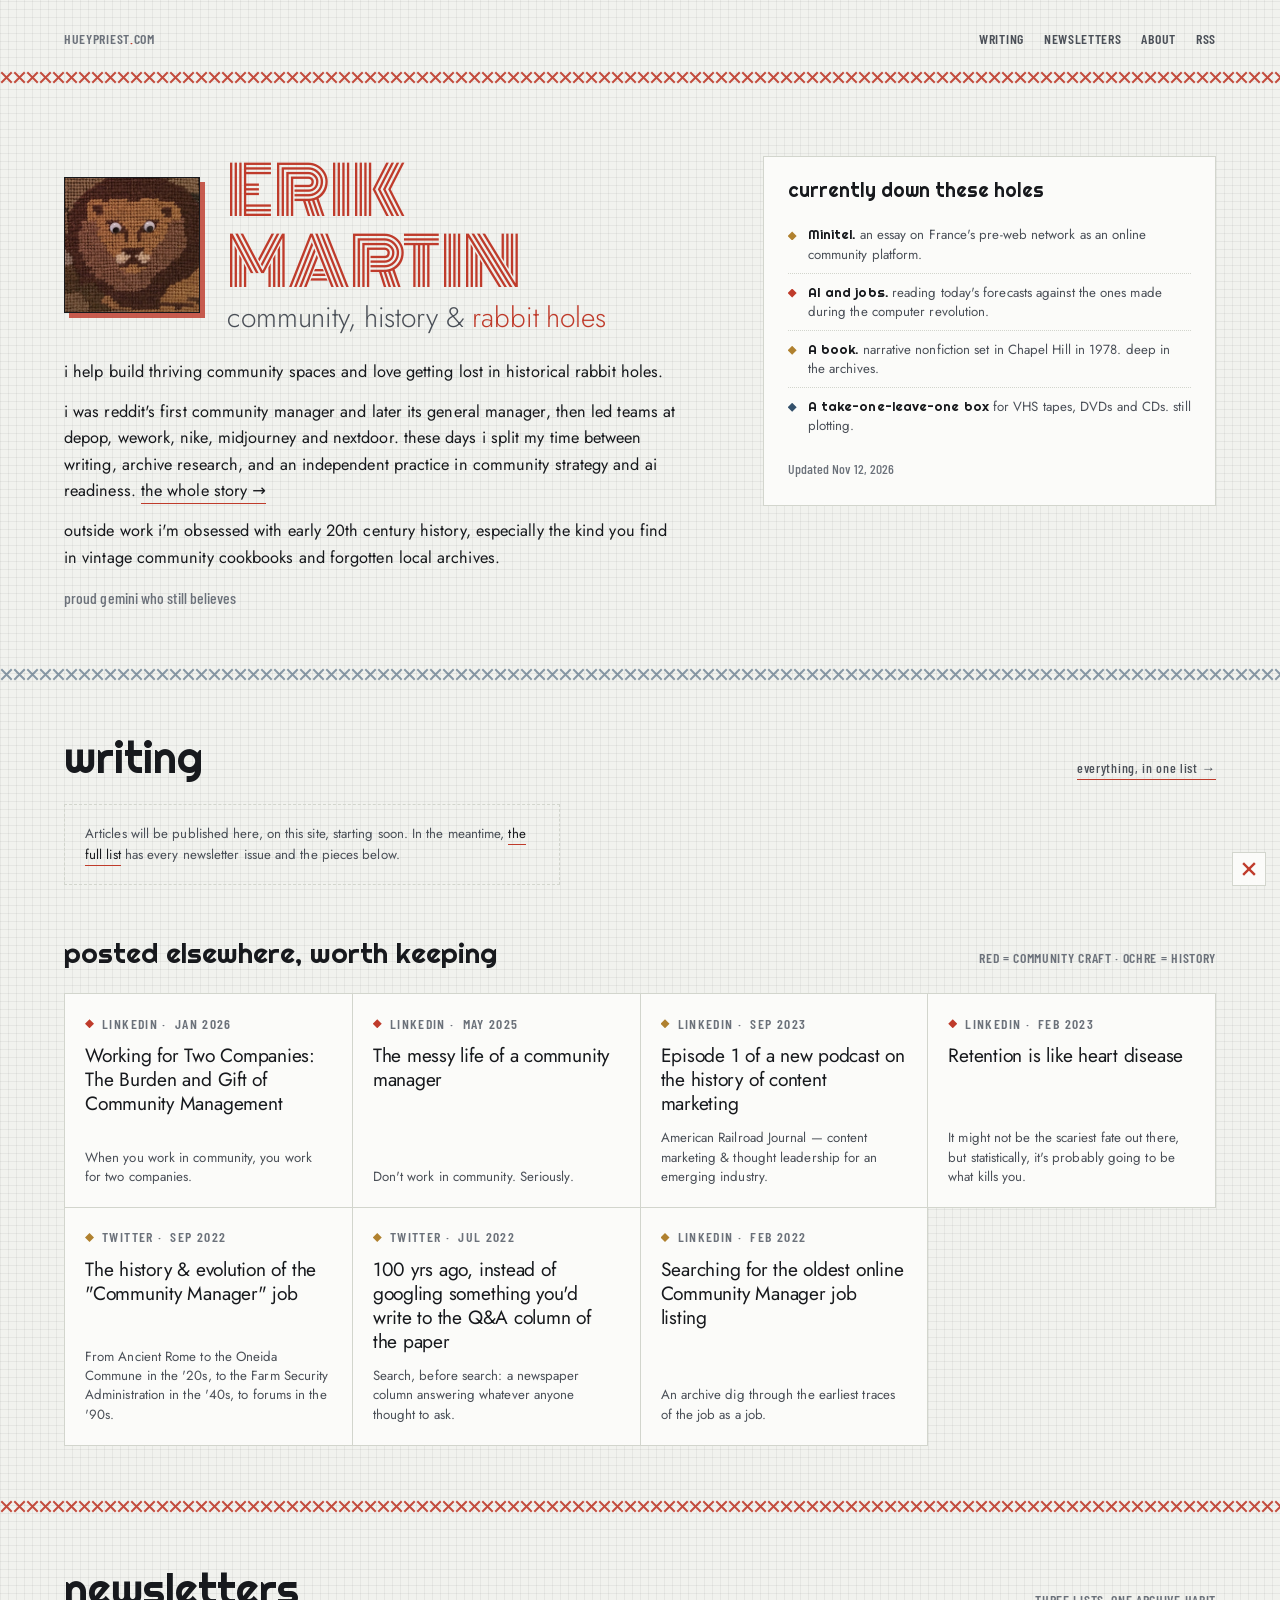
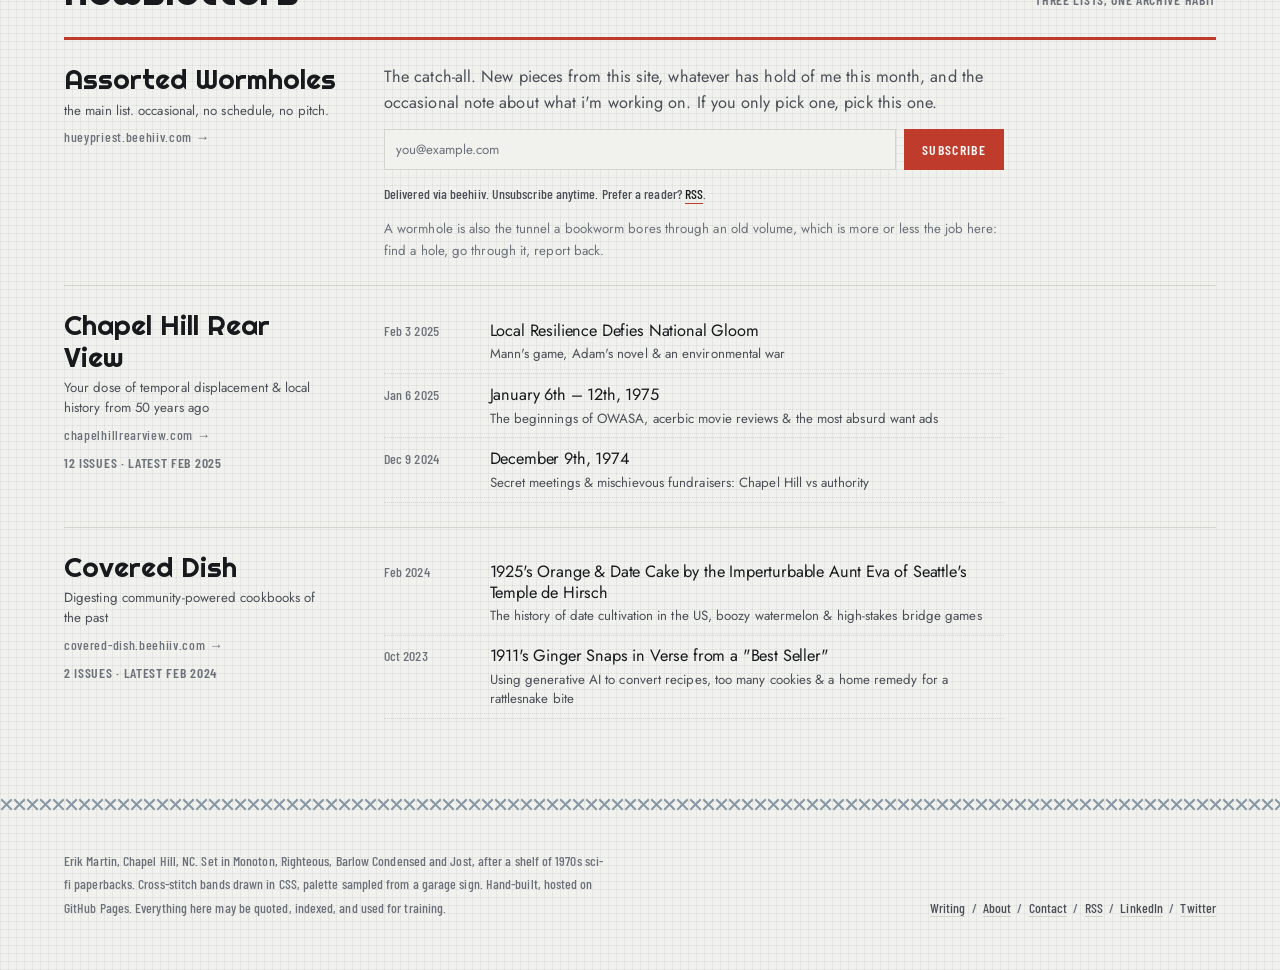
==== commit 0902ed66: "Type: 1970s sci-fi paperback faces, self-hosted Monoton for page titles, Righteous for headings, Bar" ====
--- a/index.html
+++ b/index.html
@@ -18,9 +18,8 @@
 <meta name="twitter:site" content="@hueypriest">
 
 <!-- build:head -->
-<link rel="preconnect" href="https://fonts.googleapis.com">
-<link rel="preconnect" href="https://fonts.gstatic.com" crossorigin>
-<link rel="stylesheet" href="https://fonts.googleapis.com/css2?family=Jost:ital,wght@0,300;0,400;0,500;0,600;1,400&family=Space+Mono:wght@400;700&display=swap">
+<link rel="preload" href="/assets/fonts/jost-latin-400-normal.woff2" as="font" type="font/woff2" crossorigin>
+<link rel="preload" href="/assets/fonts/monoton-latin-400-normal.woff2" as="font" type="font/woff2" crossorigin>
 <link rel="stylesheet" href="/assets/site.css">
 <link rel="icon" href="data:image/svg+xml,%3Csvg xmlns='http://www.w3.org/2000/svg' viewBox='0 0 16 16'%3E%3Crect width='16' height='16' fill='%23f1f2ee'/%3E%3Cpath d='M3 3 L13 13 M13 3 L3 13' stroke='%23bf3b2b' stroke-width='2.5'/%3E%3C/svg%3E">
 <link rel="alternate" type="application/rss+xml" title="Erik Martin: writing" href="/feed.xml">
@@ -344,7 +343,7 @@
 <div class="stitchband stitchband--blue" aria-hidden="true"></div>
 <div class="shell">
   <footer class="colophon">
-    <p>Erik Martin, Chapel Hill, NC. Set in Jost and Space Mono. Cross-stitch bands drawn in CSS, palette sampled from a garage sign. Hand-built, hosted on GitHub Pages. Everything here may be quoted, indexed, and used for training.</p>
+    <p>Erik Martin, Chapel Hill, NC. Set in Monoton, Righteous, Barlow Condensed and Jost, after a shelf of 1970s sci-fi paperbacks. Cross-stitch bands drawn in CSS, palette sampled from a garage sign. Hand-built, hosted on GitHub Pages. Everything here may be quoted, indexed, and used for training.</p>
     <p>
       <a href="/writing/">Writing</a> &nbsp;/&nbsp;
       <a href="/about.html">About</a> &nbsp;/&nbsp;
@@ -372,7 +371,7 @@
     </div>
     <div class="dlg__body">
       <p>hueypriest.com: plain HTML, one stylesheet, no framework, no tracker.</p>
-      <p>The bands running across the page are cross-stitch X's drawn as inline SVG. The background is aida cloth, the mesh you stitch onto, rendered as two repeating gradients. The red came off a photo of a garage sign.</p>
+      <p>The bands running across the page are cross-stitch X's drawn as inline SVG. The background is aida cloth, the mesh you stitch onto, rendered as two repeating gradients. The red came off a photo of a garage sign. The lettering is borrowed from 1970s science-fiction paperbacks.</p>
       <p>Built the way the old church cookbooks were: by hand, for a small audience, with the sources kept.</p>
       <button class="dlg__ok" id="dlg-ok" type="button">OK</button>
     </div>
--- a/assets/site.css
+++ b/assets/site.css
@@ -1,9 +1,22 @@
 /* ---------------------------------------------------------------
    hueypriest.com — shared stylesheet
    Design system: cross-stitch / redwork folk embroidery.
-   Palette sampled from a garage sign; type is Jost + Space Mono.
+   Palette sampled from a garage sign. Type borrowed from 1970s sci-fi
+   paperbacks: Monoton, Righteous, Barlow Condensed, Jost.
    One file for every page, so the pages cannot drift apart.
 ----------------------------------------------------------------*/
+
+/* fonts are served from this site: no third-party requests. All SIL Open Font License. */
+@font-face{ font-family:"Monoton"; font-weight:400; font-style:normal; font-display:swap; src:url("/assets/fonts/monoton-latin-400-normal.woff2") format("woff2"); }
+@font-face{ font-family:"Righteous"; font-weight:400; font-style:normal; font-display:swap; src:url("/assets/fonts/righteous-latin-400-normal.woff2") format("woff2"); }
+@font-face{ font-family:"Barlow Condensed"; font-weight:500; font-style:normal; font-display:swap; src:url("/assets/fonts/barlow-condensed-latin-500-normal.woff2") format("woff2"); }
+@font-face{ font-family:"Barlow Condensed"; font-weight:600; font-style:normal; font-display:swap; src:url("/assets/fonts/barlow-condensed-latin-600-normal.woff2") format("woff2"); }
+@font-face{ font-family:"Jost"; font-weight:300; font-style:normal; font-display:swap; src:url("/assets/fonts/jost-latin-300-normal.woff2") format("woff2"); }
+@font-face{ font-family:"Jost"; font-weight:400; font-style:normal; font-display:swap; src:url("/assets/fonts/jost-latin-400-normal.woff2") format("woff2"); }
+@font-face{ font-family:"Jost"; font-weight:400; font-style:italic; font-display:swap; src:url("/assets/fonts/jost-latin-400-italic.woff2") format("woff2"); }
+@font-face{ font-family:"Jost"; font-weight:500; font-style:normal; font-display:swap; src:url("/assets/fonts/jost-latin-500-normal.woff2") format("woff2"); }
+@font-face{ font-family:"Jost"; font-weight:600; font-style:normal; font-display:swap; src:url("/assets/fonts/jost-latin-600-normal.woff2") format("woff2"); }
+@font-face{ font-family:"Space Mono"; font-weight:400; font-style:normal; font-display:swap; src:url("/assets/fonts/space-mono-latin-400-normal.woff2") format("woff2"); }
 
 :root{
   /* ground & ink */
@@ -35,8 +48,16 @@
   --measure: 62ch;
   --gutter: clamp(1.15rem, 4vw, 3rem);
 
-  --mono: "Space Mono", ui-monospace, SFMono-Regular, Menlo, monospace;
-  --sans: "Jost", "Futura", "Century Gothic", system-ui, sans-serif;
+  /* type roles, after a 1970s science-fiction paperback:
+     a striped inline face for the big titles, a chunky rounded face for
+     headings, condensed caps for labels, and a Futura revival for reading. */
+  --inline:  "Monoton", "Righteous", "Jost", sans-serif;
+  --display: "Righteous", "Jost", "Futura", sans-serif;
+  --label:   "Barlow Condensed", "Arial Narrow", "Helvetica Neue", sans-serif;
+  --sans:    "Jost", "Futura", "Century Gothic", system-ui, sans-serif;
+  --mono:    "Space Mono", ui-monospace, SFMono-Regular, Menlo, monospace;
+  --t-label: .86rem;
+  --t-label-lg: .98rem;
 
   /* one stitch tile, used as a mask so the thread colour follows the theme */
   --stitch-x: url("data:image/svg+xml;utf8,<svg xmlns='http://www.w3.org/2000/svg' width='26' height='13' viewBox='0 0 26 13'><g stroke='black' stroke-width='2' stroke-linecap='square' fill='none'><path d='M2 2 L11 11 M11 2 L2 11'/><path d='M15 2 L24 11 M24 2 L15 11'/></g></svg>");
@@ -101,7 +122,8 @@
 .skip{
   position:absolute; left:-999px; top:0; z-index:100;
   background: var(--ink); color: var(--ground);
-  padding:.6rem 1rem; font-family: var(--mono); font-size: var(--t-xs);
+  padding:.6rem 1rem; font-family: var(--label);
+  font-weight: 500; font-size: var(--t-label);
 }
 .skip:focus{ left:0; }
 
@@ -117,14 +139,16 @@
 
 /* ---- utility type ---- */
 .label{
-  font-family: var(--mono);
-  font-size: var(--t-xs);
+  font-family: var(--label);
+  font-weight: 600;
+  font-size: var(--t-label);
   text-transform: uppercase;
-  letter-spacing: .11em;
-  color: var(--ink-faint);
-  margin:0;
-}
-.mono{ font-family: var(--mono); }
+  letter-spacing:.05em;
+  color: var(--ink-faint);
+  margin:0;
+}
+.mono{ font-family: var(--label);
+  font-weight: 500; }
 .textlink{
   color: var(--ink);
   text-decoration:none;
@@ -143,9 +167,10 @@
   padding-block: 1.4rem 1.1rem;
 }
 .masthead__mark{
-  font-family: var(--mono);
-  font-size: var(--t-xs);
-  letter-spacing:.14em;
+  font-family: var(--label);
+  font-weight: 600;
+  font-size: var(--t-label);
+  letter-spacing:.05em;
   text-transform:uppercase;
   color: var(--ink-faint);
   text-decoration:none;
@@ -159,9 +184,10 @@
   gap: .4rem 1.25rem;
   list-style:none;
   margin:0; padding:0;
-  font-family: var(--mono);
-  font-size: var(--t-xs);
-  letter-spacing:.09em;
+  font-family: var(--label);
+  font-weight: 600;
+  font-size: var(--t-label);
+  letter-spacing:.05em;
   text-transform:uppercase;
 }
 .nav a{
@@ -209,10 +235,13 @@
 
 .hero__name, .pagehead h1{
   font-size: var(--t-3xl);
-  font-weight:500;
-  line-height:.93;
-  letter-spacing:-.025em;
-  margin:0 0 .3rem;
+  font-family: var(--inline);
+  font-weight:400;
+  text-transform:uppercase;
+  color: var(--red);
+  line-height:1.08;
+  letter-spacing:0;
+  margin:0 0 .2rem;
   text-wrap: balance;
 }
 .hero__tag, .pagehead p{
@@ -234,8 +263,9 @@
 }
 .hero__bio p{ margin:0; }
 .hero__coda{
-  font-family: var(--mono);
-  font-size: var(--t-sm);
+  font-family: var(--label);
+  font-weight: 500;
+  font-size: var(--t-label-lg);
   color: var(--ink-faint);
 }
 
@@ -252,8 +282,9 @@
 }
 .sampler__title{
   font-size: var(--t-lg);
-  font-weight:500;
-  letter-spacing:-.01em;
+  font-family: var(--display);
+  font-weight:400;
+  letter-spacing:0;
   margin:0;
   line-height:1.2;
 }
@@ -291,7 +322,7 @@
 }
 .now li.is-history::before{ background: var(--ochre); }
 .now li.is-other::before{ background: var(--blue); }
-.now b{ font-weight:500; color: var(--ink); }
+.now b{ font-family: var(--display); font-weight:400; color: var(--ink); }
 
 /* ---- subscribe ---- */
 .subscribe{ display:flex; flex-wrap:wrap; gap:.5rem; margin:0; }
@@ -308,8 +339,9 @@
 }
 .subscribe input::placeholder{ color: var(--ink-faint); }
 .subscribe button{
-  font-family: var(--mono);
-  font-size: var(--t-xs);
+  font-family: var(--label);
+  font-weight: 600;
+  font-size: var(--t-label);
   text-transform:uppercase;
   letter-spacing:.1em;
   padding: .62rem 1.05rem;
@@ -322,8 +354,9 @@
 }
 .subscribe button:hover{ background:#9c2e20; border-color:#9c2e20; }
 .subscribe__note{
-  font-family: var(--mono);
-  font-size: var(--t-xs);
+  font-family: var(--label);
+  font-weight: 500;
+  font-size: var(--t-label);
   color: var(--ink-faint);
   margin:0;
 }
@@ -340,15 +373,17 @@
 }
 .section__title{
   font-size: var(--t-2xl);
-  font-weight:500;
-  letter-spacing:-.02em;
+  font-family: var(--display);
+  font-weight:400;
+  letter-spacing:0;
   line-height:1.05;
   margin:0;
 }
 .section__more{
-  font-family: var(--mono);
-  font-size: var(--t-xs);
-  letter-spacing:.06em;
+  font-family: var(--label);
+  font-weight: 500;
+  font-size: var(--t-label);
+  letter-spacing:.05em;
   color: var(--ink-soft);
   text-decoration:none;
   border-bottom:1px solid var(--red);
@@ -374,8 +409,9 @@
   align-items:baseline;
 }
 .entries .date{
-  font-family: var(--mono);
-  font-size: var(--t-xs);
+  font-family: var(--label);
+  font-weight: 500;
+  font-size: var(--t-label);
   color: var(--ink-faint);
   font-variant-numeric: tabular-nums;
   white-space:nowrap;
@@ -395,9 +431,10 @@
 }
 .entries .src{
   grid-column: 3; grid-row: 1;
-  font-family: var(--mono);
-  font-size: var(--t-xs);
-  letter-spacing:.06em;
+  font-family: var(--label);
+  font-weight: 600;
+  font-size: var(--t-label);
+  letter-spacing:.05em;
   text-transform:uppercase;
   color: var(--ink-faint);
   white-space:nowrap;
@@ -425,9 +462,10 @@
   margin: 0 0 1.4rem;
 }
 .filters button{
-  font-family: var(--mono);
-  font-size: var(--t-xs);
-  letter-spacing:.07em;
+  font-family: var(--label);
+  font-weight: 600;
+  font-size: var(--t-label);
+  letter-spacing:.05em;
   text-transform:uppercase;
   padding:.42rem .75rem;
   color: var(--ink-soft);
@@ -457,8 +495,9 @@
 .pub__meta{ display:flex; flex-direction:column; gap:.35rem; }
 .pub__name{
   font-size: var(--t-xl);
-  font-weight:500;
-  letter-spacing:-.015em;
+  font-family: var(--display);
+  font-weight:400;
+  letter-spacing:0;
   line-height:1.12;
   margin:0;
 }
@@ -473,9 +512,10 @@
 .pub__name a:hover{ background-size:100% 2px; color: var(--red); }
 .pub__desc{ margin:0; color: var(--ink-soft); font-size: var(--t-sm); line-height:1.5; }
 .pub__link{
-  font-family: var(--mono);
-  font-size: var(--t-xs);
-  letter-spacing:.06em;
+  font-family: var(--label);
+  font-weight: 500;
+  font-size: var(--t-label);
+  letter-spacing:.05em;
   color: var(--ink-faint);
   text-decoration:none;
 }
@@ -511,8 +551,9 @@
 }
 .cards a:hover{ background: var(--ground-deep); }
 .cards .src{
-  font-family: var(--mono);
-  font-size: var(--t-xs);
+  font-family: var(--label);
+  font-weight: 600;
+  font-size: var(--t-label);
   text-transform:uppercase;
   letter-spacing:.1em;
   color: var(--ink-faint);
@@ -549,6 +590,7 @@
 .cards--links .t{ font-size: var(--t-lg); }
 
 /* ---- prose (about page, articles) ---- */
+.prose strong, .prose b{ font-weight:600; }
 .prose{
   max-width: var(--measure);
   display:flex;
@@ -574,8 +616,9 @@
 .prose blockquote cite{
   display:block;
   margin-top:.5rem;
-  font-family: var(--mono);
-  font-size: var(--t-xs);
+  font-family: var(--label);
+  font-weight: 500;
+  font-size: var(--t-label);
   font-style:normal;
   letter-spacing:.05em;
   color: var(--ink-faint);
@@ -588,9 +631,10 @@
 .article__kicker a:hover{ color: var(--red); }
 .article__title{
   font-size: var(--t-3xl);
-  font-weight:500;
+  font-family: var(--display);
+  font-weight:400;
   line-height:1;
-  letter-spacing:-.025em;
+  letter-spacing:0;
   margin:0 0 .8rem;
   text-wrap: balance;
 }
@@ -603,8 +647,9 @@
   text-wrap: pretty;
 }
 .article__meta{
-  font-family: var(--mono);
-  font-size: var(--t-xs);
+  font-family: var(--label);
+  font-weight: 500;
+  font-size: var(--t-label);
   color: var(--ink-faint);
   letter-spacing:.03em;
   display:flex; flex-wrap:wrap; gap:.3rem 1.1rem;
@@ -622,8 +667,9 @@
 }
 .article__body h2{
   font-size: var(--t-xl);
-  font-weight:500;
-  letter-spacing:-.015em;
+  font-family: var(--display);
+  font-weight:400;
+  letter-spacing:0;
   line-height:1.2;
   margin-top:1.4rem;
 }
@@ -642,8 +688,9 @@
 .article__body figcaption, .article__body img + em{
   display:block;
   margin-top:.5rem;
-  font-family: var(--mono);
-  font-size: var(--t-xs);
+  font-family: var(--label);
+  font-weight: 500;
+  font-size: var(--t-label);
   font-style:normal;
   color: var(--ink-faint);
   line-height:1.6;
@@ -687,10 +734,11 @@
   vertical-align:top;
 }
 .article__body th{
-  font-family: var(--mono);
-  font-size: var(--t-xs);
-  text-transform:uppercase;
-  letter-spacing:.06em;
+  font-family: var(--label);
+  font-weight: 600;
+  font-size: var(--t-label);
+  text-transform:uppercase;
+  letter-spacing:.05em;
   color: var(--ink-faint);
   font-weight:400;
 }
@@ -706,10 +754,11 @@
 .article__body .footnote::before{
   content:"Sources & notes";
   display:block;
-  font-family: var(--mono);
-  font-size: var(--t-xs);
-  text-transform:uppercase;
-  letter-spacing:.11em;
+  font-family: var(--label);
+  font-weight: 600;
+  font-size: var(--t-label);
+  text-transform:uppercase;
+  letter-spacing:.05em;
   color: var(--ink-faint);
   margin-bottom:.7rem;
 }
@@ -727,8 +776,9 @@
 .article__tags{
   display:flex; flex-wrap:wrap; gap:.4rem;
   list-style:none; margin:0; padding:0;
-  font-family: var(--mono);
-  font-size: var(--t-xs);
+  font-family: var(--label);
+  font-weight: 500;
+  font-size: var(--t-label);
   letter-spacing:.05em;
   color: var(--ink-faint);
 }
@@ -762,8 +812,9 @@
 .job--now .job__spine{ opacity:1; }
 .job__when{
   grid-area: 1 / 1 / 2 / 2;
-  font-family: var(--mono);
-  font-size: var(--t-xs);
+  font-family: var(--label);
+  font-weight: 500;
+  font-size: var(--t-label);
   color: var(--ink-faint);
   font-variant-numeric: tabular-nums;
   line-height:1.5;
@@ -782,12 +833,13 @@
 }
 .job__role{
   font-size: var(--t-lg);
-  font-weight:500;
-  letter-spacing:-.012em;
+  font-family: var(--display);
+  font-weight:400;
+  letter-spacing:0;
   line-height:1.25;
   margin:0;
 }
-.job__org{ color: var(--red); font-weight:400; }
+.job__org{ color: var(--red); }
 .job__note{
   margin:.4rem 0 0;
   color: var(--ink-soft);
@@ -806,8 +858,9 @@
 }
 .stint__role{ font-size: var(--t-base); font-weight:500; line-height:1.3; margin:0; }
 .stint__when{
-  font-family: var(--mono);
-  font-size: var(--t-xs);
+  font-family: var(--label);
+  font-weight: 500;
+  font-size: var(--t-label);
   font-weight:400;
   color: var(--ink-faint);
   font-variant-numeric: tabular-nums;
@@ -822,8 +875,9 @@
   max-width:54ch;
 }
 .tl-end{
-  font-family: var(--mono);
-  font-size: var(--t-xs);
+  font-family: var(--label);
+  font-weight: 500;
+  font-size: var(--t-label);
   color: var(--ink-faint);
   padding:1.1rem 0 0;
   margin:0;
@@ -832,8 +886,9 @@
 
 /* key/value cards (about: elsewhere) */
 .cards--kv .k{
-  font-family: var(--mono);
-  font-size: var(--t-xs);
+  font-family: var(--label);
+  font-weight: 600;
+  font-size: var(--t-label);
   text-transform:uppercase;
   letter-spacing:.1em;
   color: var(--ink-faint);
@@ -851,8 +906,9 @@
   justify-content:space-between;
   align-items:flex-end;
   color: var(--ink-faint);
-  font-family: var(--mono);
-  font-size: var(--t-xs);
+  font-family: var(--label);
+  font-weight: 500;
+  font-size: var(--t-label);
   line-height:1.7;
 }
 .colophon p{ margin:0; max-width:34rem; }
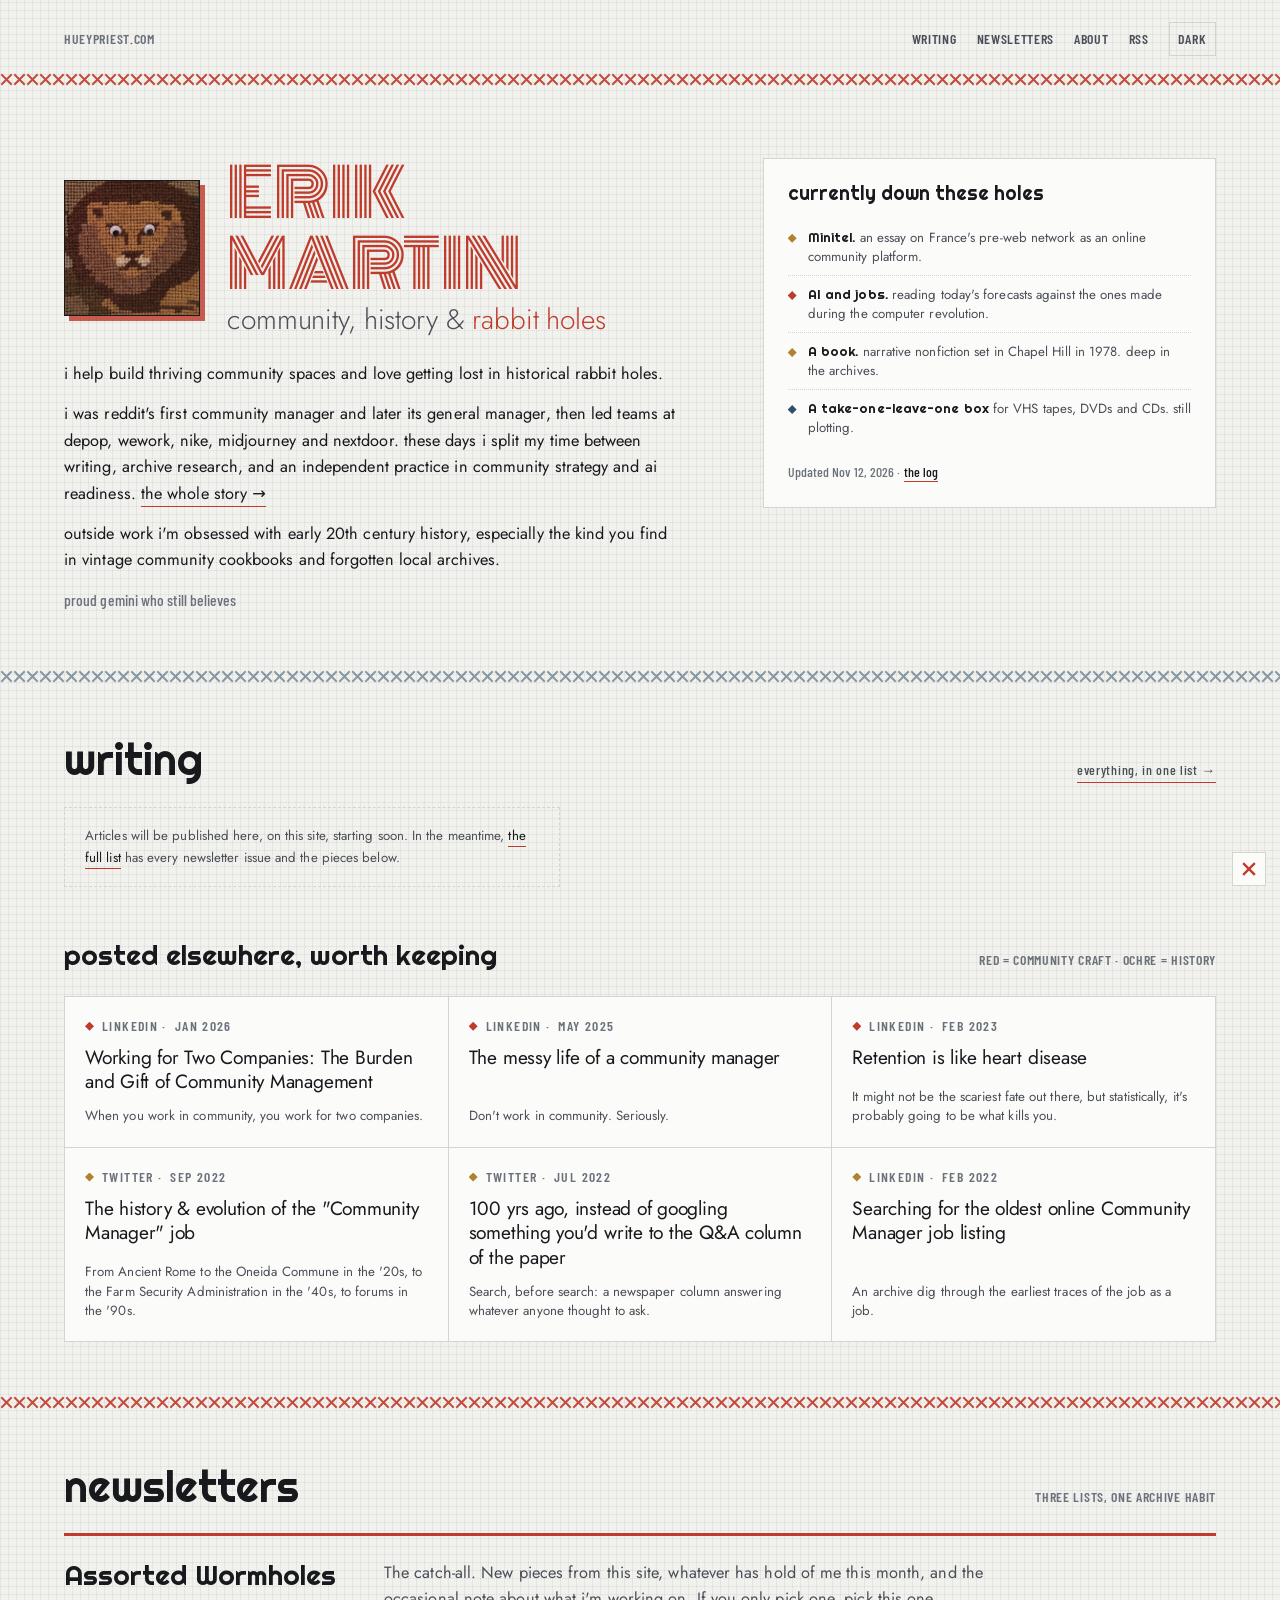
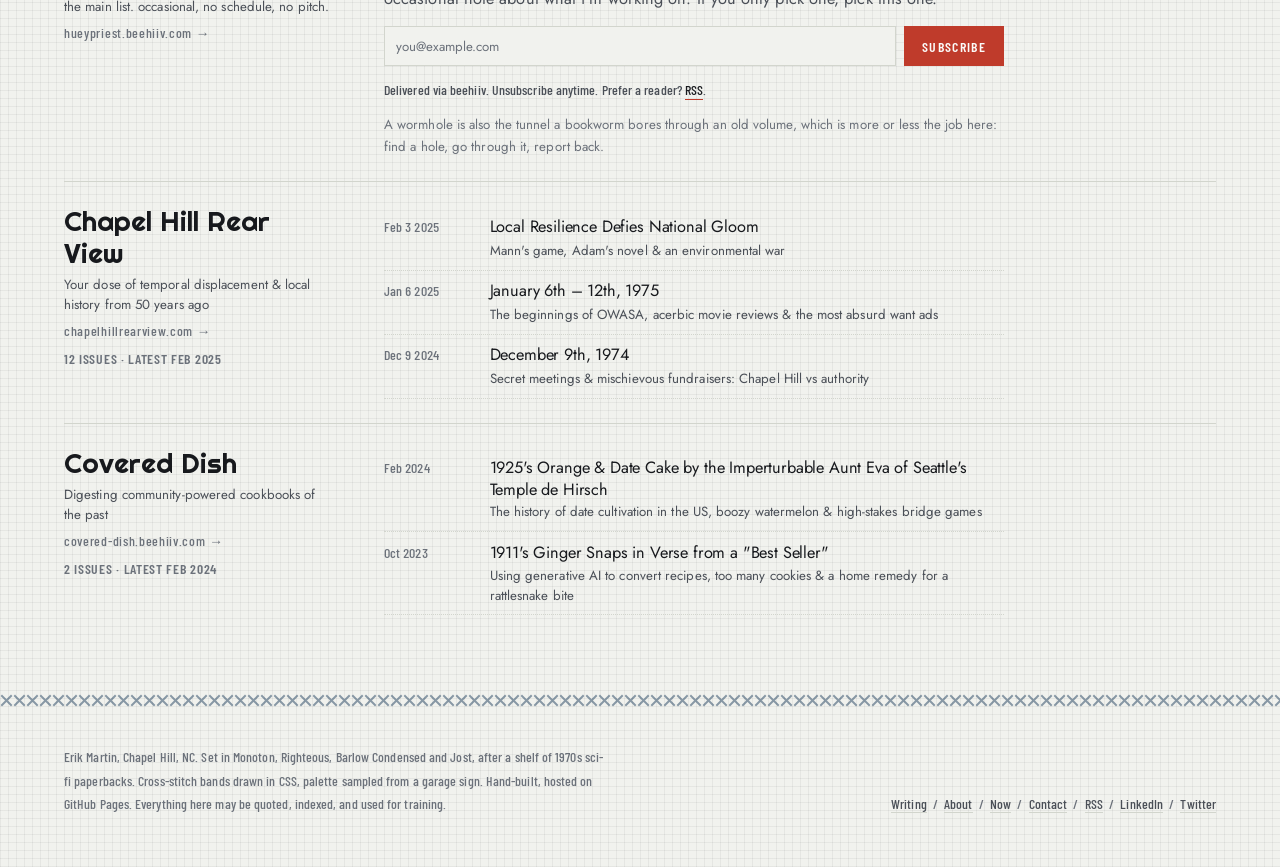
==== commit 7a36c1db: "Design: clippings, pull quotes, wide blocks, Now log, theme switch, lion icons Adds three article bl" ====
--- a/index.html
+++ b/index.html
@@ -21,7 +21,13 @@
 <link rel="preload" href="/assets/fonts/jost-latin-400-normal.woff2" as="font" type="font/woff2" crossorigin>
 <link rel="preload" href="/assets/fonts/monoton-latin-400-normal.woff2" as="font" type="font/woff2" crossorigin>
 <link rel="stylesheet" href="/assets/site.css">
-<link rel="icon" href="data:image/svg+xml,%3Csvg xmlns='http://www.w3.org/2000/svg' viewBox='0 0 16 16'%3E%3Crect width='16' height='16' fill='%23f1f2ee'/%3E%3Cpath d='M3 3 L13 13 M13 3 L3 13' stroke='%23bf3b2b' stroke-width='2.5'/%3E%3C/svg%3E">
+<link rel="icon" href="/favicon.ico" sizes="48x48">
+<link rel="icon" type="image/png" sizes="32x32" href="/assets/icons/favicon-32.png">
+<link rel="apple-touch-icon" href="/assets/icons/apple-touch-icon.png">
+<link rel="manifest" href="/site.webmanifest">
+<meta name="theme-color" content="#f1f2ee" media="(prefers-color-scheme: light)">
+<meta name="theme-color" content="#14161a" media="(prefers-color-scheme: dark)">
+<script>try{var t=localStorage.getItem("theme");if(t==="light"||t==="dark"){document.documentElement.setAttribute("data-theme",t);}}catch(e){}</script>
 <link rel="alternate" type="application/rss+xml" title="Erik Martin: writing" href="/feed.xml">
 <link rel="alternate" type="application/feed+json" title="Erik Martin: writing" href="/feed.json">
 <link rel="author" href="/about.html">
@@ -142,6 +148,7 @@
         <li><a href="/#newsletters">Newsletters</a></li>
         <li><a href="/about.html">About</a></li>
         <li><a href="/feed.xml">RSS</a></li>
+        <li><button class="theme-btn" id="theme-btn" type="button" hidden>Dark</button></li>
       </ul>
     </nav>
   </header>
@@ -172,16 +179,18 @@
       </div>
     </div>
 
-    <!-- CURRENTLY: edit these by hand. Change the date when you do. -->
+    <!-- CURRENTLY: edit content/now.json. Add a new entry at the top; old ones stay in the log at /now/. -->
     <aside class="sampler" aria-labelledby="now-title">
       <h2 class="sampler__title" id="now-title">currently down these holes</h2>
+      <!-- build:now -->
       <ul class="now">
-        <li class="is-history"><span><b>Minitel.</b> an essay on France's pre-web network as an online community platform.</span></li>
-        <li><span><b>AI and jobs.</b> reading today's forecasts against the ones made during the computer revolution.</span></li>
+        <li class="is-history"><span><b>Minitel.</b> an essay on France&#x27;s pre-web network as an online community platform.</span></li>
+        <li class="is-craft"><span><b>AI and jobs.</b> reading today&#x27;s forecasts against the ones made during the computer revolution.</span></li>
         <li class="is-history"><span><b>A book.</b> narrative nonfiction set in Chapel Hill in 1978. deep in the archives.</span></li>
         <li class="is-other"><span><b>A take-one-leave-one box</b> for VHS tapes, DVDs and CDs. still plotting.</span></li>
       </ul>
-      <p class="subscribe__note">Updated <time datetime="2026-11-12">Nov 12, 2026</time></p>
+      <p class="subscribe__note">Updated <time datetime="2026-11-12">Nov 12, 2026</time> &middot; <a class="textlink" href="/now/">the log</a></p>
+      <!-- /build:now -->
     </aside>
   </section>
 
@@ -209,7 +218,7 @@
     </div>
 
     <!-- build:featured -->
-    <ul class="cards">
+    <ul class="cards cards--featured">
       <li class="is-craft"><a href="https://www.linkedin.com/feed/update/urn:li:activity:7422693014780686338/">
         <span class="src">LinkedIn &middot; <time datetime="2026-01-29">Jan 2026</time></span>
         <p class="t">Working for Two Companies: The Burden and Gift of Community Management</p>
@@ -219,11 +228,6 @@
         <span class="src">LinkedIn &middot; <time datetime="2025-05-09">May 2025</time></span>
         <p class="t">The messy life of a community manager</p>
         <p class="d">Don&#x27;t work in community. Seriously.</p>
-      </a></li>
-      <li class="is-history"><a href="https://www.linkedin.com/feed/update/urn:li:activity:7107732889982619649/">
-        <span class="src">LinkedIn &middot; <time datetime="2023-09-13">Sep 2023</time></span>
-        <p class="t">Episode 1 of a new podcast on the history of content marketing</p>
-        <p class="d">American Railroad Journal — content marketing &amp; thought leadership for an emerging industry.</p>
       </a></li>
       <li class="is-craft"><a href="https://www.linkedin.com/posts/erikmartin_onlinecommunities-communitymanagement-luckdragons-activity-7029130453387239424-kDe5/">
         <span class="src">LinkedIn &middot; <time datetime="2023-02-08">Feb 2023</time></span>
@@ -347,6 +351,7 @@
     <p>
       <a href="/writing/">Writing</a> &nbsp;/&nbsp;
       <a href="/about.html">About</a> &nbsp;/&nbsp;
+      <a href="/now/">Now</a> &nbsp;/&nbsp;
       <a href="https://www.linkedin.com/in/erikmartin/">Contact</a> &nbsp;/&nbsp;
       <a href="/feed.xml">RSS</a> &nbsp;/&nbsp;
       <a href="https://www.linkedin.com/in/erikmartin/">LinkedIn</a> &nbsp;/&nbsp;
--- a/assets/site.css
+++ b/assets/site.css
@@ -64,8 +64,9 @@
   --stitch-y: url("data:image/svg+xml;utf8,<svg xmlns='http://www.w3.org/2000/svg' width='13' height='26' viewBox='0 0 13 26'><g stroke='black' stroke-width='2' stroke-linecap='square' fill='none'><path d='M2 2 L11 11 M11 2 L2 11'/><path d='M2 15 L11 24 M11 15 L2 24'/></g></svg>");
 }
 
+/* dark: follows the system, unless the reader picked a theme with the switch */
 @media (prefers-color-scheme: dark){
-  :root{
+  :root:not([data-theme="light"]){
     --ground:      #14161a;
     --ground-deep: #101215;
     --surface:     #1b1e23;
@@ -80,6 +81,20 @@
     --aida-color: rgba(233,234,228,.06);
   }
 }
+:root[data-theme="dark"]{
+  --ground:      #14161a;
+  --ground-deep: #101215;
+  --surface:     #1b1e23;
+  --ink:         #e9eae4;
+  --ink-soft:    #b3b8bf;
+  --ink-faint:   #8f959e;
+  --rule:        #2c3037;
+  --red:      #e2604a;
+  --red-deep: #f0806c;
+  --blue:     #8fb0cd;
+  --ochre:    #d3a55c;
+  --aida-color: rgba(233,234,228,.06);
+}
 
 *,*::before,*::after{ box-sizing:border-box; }
 html{ -webkit-text-size-adjust:100%; scroll-behavior:smooth; }
@@ -200,6 +215,18 @@
 }
 .nav a:hover{ color: var(--red); border-bottom-color: var(--red); }
 .nav a[aria-current="page"]{ color: var(--ink); border-bottom-color: var(--red); }
+.theme-btn{
+  font: inherit;
+  letter-spacing: inherit;
+  text-transform: inherit;
+  color: var(--ink-soft);
+  background: none;
+  border: 1px solid var(--rule);
+  border-radius:0;
+  padding: .28rem .55rem;
+  cursor:pointer;
+}
+.theme-btn:hover{ color: var(--red); border-color: var(--red); }
 
 /* ---- hero (home) ---- */
 .hero{
@@ -324,6 +351,24 @@
 .now li.is-other::before{ background: var(--blue); }
 .now b{ font-family: var(--display); font-weight:400; color: var(--ink); }
 
+.logentry{
+  padding-block: 1.4rem;
+  border-top:1px solid var(--rule);
+  max-width: var(--measure);
+}
+.logentry:first-child{ border-top:3px solid var(--red); }
+.logentry__date{
+  font-family: var(--label);
+  font-weight:600;
+  font-size: var(--t-label-lg);
+  letter-spacing:.05em;
+  text-transform:uppercase;
+  color: var(--ink-soft);
+  margin:0 0 .5rem;
+}
+.logentry__date span{ color: var(--red); margin-left:.5rem; }
+.logentry .now li{ font-size: var(--t-base); }
+
 /* ---- subscribe ---- */
 .subscribe{ display:flex; flex-wrap:wrap; gap:.5rem; margin:0; }
 .subscribe input{
@@ -587,7 +632,12 @@
   margin-top:auto;
   padding-top:.3rem;
 }
-.cards--links .t{ font-size: var(--t-lg); }
+.cards--featured{ grid-template-columns: repeat(3, minmax(0,1fr)); }
+@media (max-width: 900px){ .cards--featured{ grid-template-columns: repeat(2, minmax(0,1fr)); } }
+@media (max-width: 600px){
+  .cards--featured{ grid-template-columns: 1fr; }
+  .cards--featured li:nth-child(n+5){ display:none; }
+}
 
 /* ---- prose (about page, articles) ---- */
 .prose strong, .prose b{ font-weight:600; }
@@ -742,6 +792,68 @@
   color: var(--ink-faint);
   font-weight:400;
 }
+/* a clipping: an archival scan, mounted like something pinned to a board */
+.clipping{
+  margin: .6rem 0;
+  padding: .7rem .7rem .8rem;
+  background: var(--surface);
+  border:1px solid var(--ink);
+  box-shadow: 5px 5px 0 color-mix(in srgb, var(--ochre) 80%, transparent);
+  max-width: 100%;
+  width: fit-content;
+}
+.clipping img{ border:0; filter: saturate(.92); }
+.clipping a{ border-bottom:0; padding:0; }
+.clipping figcaption{
+  margin-top:.7rem;
+  display:flex;
+  flex-direction:column;
+  gap:.2rem;
+  font-family: var(--label);
+  font-weight:500;
+  font-size: var(--t-label);
+  line-height:1.45;
+  color: var(--ink-faint);
+}
+.clipping__note{ font-family: var(--sans); font-weight:400; font-size: var(--t-sm); color: var(--ink-soft); }
+.clipping__ref cite{ font-style:normal; font-weight:600; text-transform:uppercase; letter-spacing:.05em; color: var(--ink-soft); }
+.clipping__ref a{ border-bottom:1px solid var(--red); margin-left:.4rem; color: var(--ink-soft); }
+.clipping__ref a:hover{ color: var(--red); }
+
+/* a pull quote: one sentence, set large, under a short run of stitches */
+.pullquote{
+  margin: .9rem 0;
+  padding-top: 1.5rem;
+  position:relative;
+}
+.pullquote::before{
+  content:"";
+  position:absolute; top:0; left:0;
+  width:78px; height:13px;
+  background-color: var(--red);
+  -webkit-mask: var(--stitch-x) left center / auto 13px repeat-x;
+          mask: var(--stitch-x) left center / auto 13px repeat-x;
+}
+.pullquote p{
+  margin:0;
+  font-size: var(--t-xl);
+  font-weight:300;
+  line-height:1.32;
+  letter-spacing:-.008em;
+  color: var(--ink);
+  text-wrap: balance;
+}
+
+/* wide: break out past the reading column, centred on it */
+.wide{
+  width: min(62rem, 100vw - 2 * var(--gutter));
+  margin-left: 50%;
+  transform: translateX(-50%);
+}
+.wide > p{ margin:0; }
+.wide img{ width:100%; }
+.wide table{ width:100%; }
+
 /* footnotes = the sources. kept visible, kept plain. */
 .article__body .footnote{
   margin-top:1.6rem;
@@ -992,6 +1104,6 @@
   *{ animation-duration:.001ms !important; transition-duration:.001ms !important; }
 }
 @media print{
-  .masthead .nav, .stitch-btn, .subscribe, .filters, .pager{ display:none; }
+  .masthead .nav, .stitch-btn, .theme-btn, .subscribe, .filters, .pager{ display:none; }
   body{ background:none; }
 }
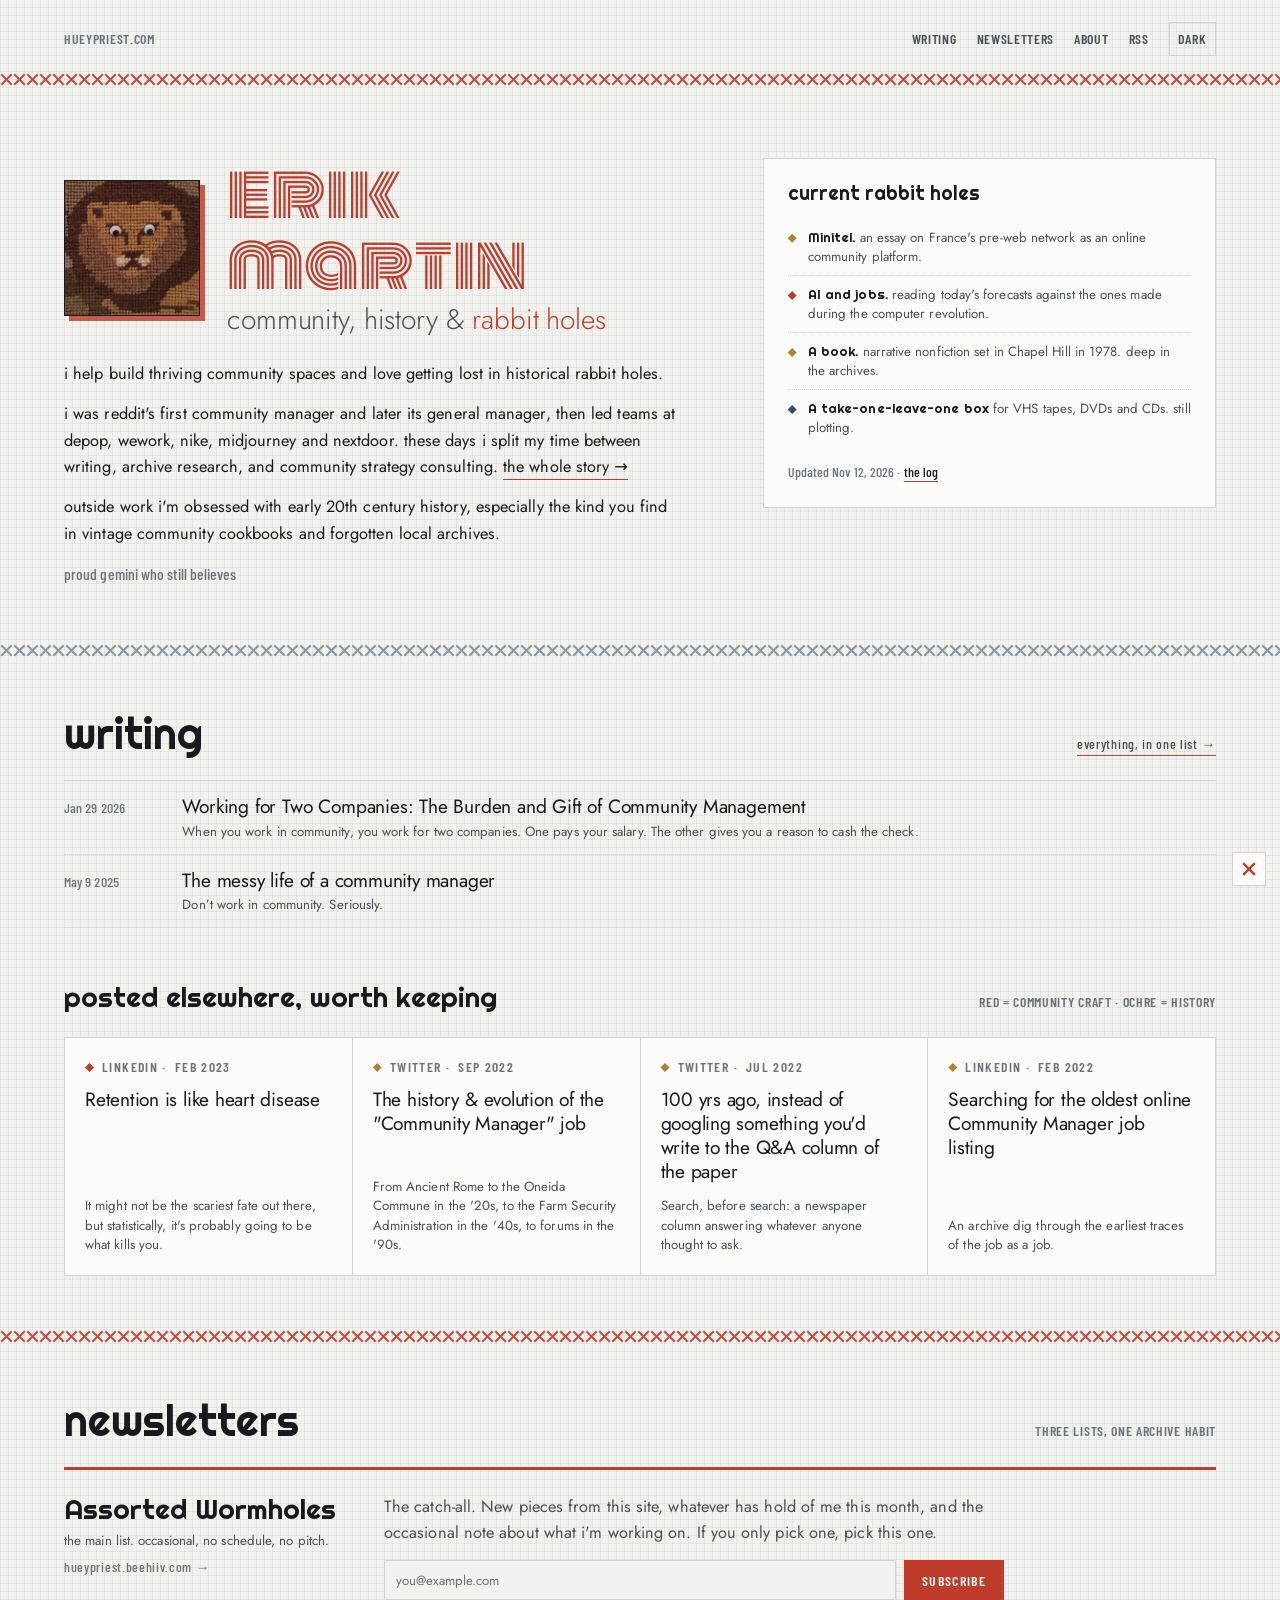
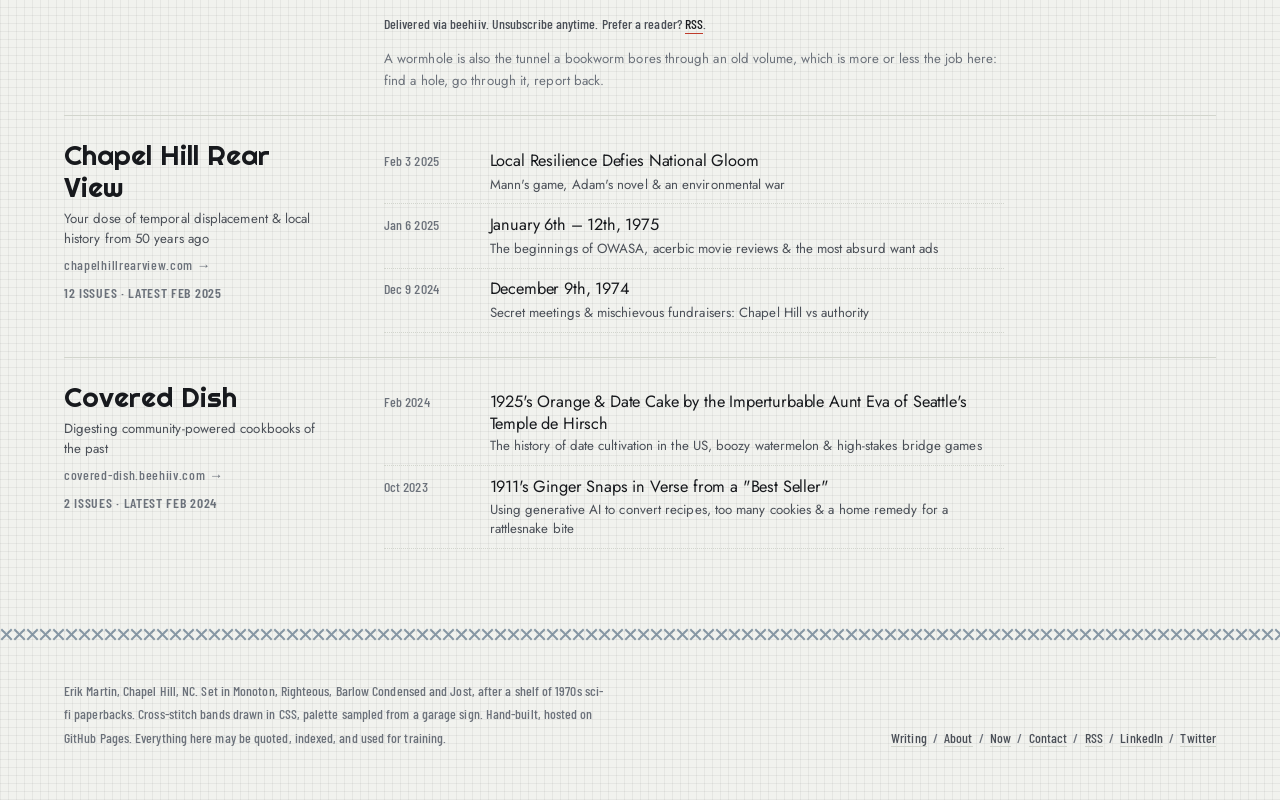
==== commit adbd4b4f: "Publish two essays; bio and heading copy edits Adds 'Working for Two Companies' and 'The messy life " ====
--- a/index.html
+++ b/index.html
@@ -173,7 +173,7 @@
 
       <div class="hero__bio">
         <p>i help build thriving community spaces and love getting lost in historical rabbit holes.</p>
-        <p>i was reddit's first community manager and later its general manager, then led teams at depop, wework, nike, midjourney and nextdoor. these days i split my time between writing, archive research, and an independent practice in community strategy and ai readiness. <a class="textlink" href="/about.html">the whole story &rarr;</a></p>
+        <p>i was reddit's first community manager and later its general manager, then led teams at depop, wework, nike, midjourney and nextdoor. these days i split my time between writing, archive research, and community strategy consulting. <a class="textlink" href="/about.html">the whole story &rarr;</a></p>
         <p>outside work i'm obsessed with early 20th century history, especially the kind you find in vintage community cookbooks and forgotten local archives.</p>
         <p class="hero__coda">proud gemini who still believes</p>
       </div>
@@ -181,7 +181,7 @@
 
     <!-- CURRENTLY: edit content/now.json. Add a new entry at the top; old ones stay in the log at /now/. -->
     <aside class="sampler" aria-labelledby="now-title">
-      <h2 class="sampler__title" id="now-title">currently down these holes</h2>
+      <h2 class="sampler__title" id="now-title">current rabbit holes</h2>
       <!-- build:now -->
       <ul class="now">
         <li class="is-history"><span><b>Minitel.</b> an essay on France&#x27;s pre-web network as an online community platform.</span></li>
@@ -207,7 +207,18 @@
     </div>
 
     <!-- build:latest -->
-    <p class="empty">Articles will be published here, on this site, starting soon. In the meantime, <a class="textlink" href="/writing/">the full list</a> has every newsletter issue and the pieces below.</p>
+    <ul class="entries">
+      <li><a href="/writing/working-for-two-companies/">
+        <span class="date"><time datetime="2026-01-29">Jan 29 2026</time></span>
+        <span class="t">Working for Two Companies: The Burden and Gift of Community Management</span>
+        <span class="sub">When you work in community, you work for two companies. One pays your salary. The other gives you a reason to cash the check.</span>
+      </a></li>
+      <li><a href="/writing/messy-life-of-a-community-manager/">
+        <span class="date"><time datetime="2025-05-09">May 9 2025</time></span>
+        <span class="t">The messy life of a community manager</span>
+        <span class="sub">Don’t work in community. Seriously.</span>
+      </a></li>
+    </ul>
     <!-- /build:latest -->
   </section>
 
@@ -219,16 +230,6 @@
 
     <!-- build:featured -->
     <ul class="cards cards--featured">
-      <li class="is-craft"><a href="https://www.linkedin.com/feed/update/urn:li:activity:7422693014780686338/">
-        <span class="src">LinkedIn &middot; <time datetime="2026-01-29">Jan 2026</time></span>
-        <p class="t">Working for Two Companies: The Burden and Gift of Community Management</p>
-        <p class="d">When you work in community, you work for two companies.</p>
-      </a></li>
-      <li class="is-craft"><a href="https://www.linkedin.com/feed/update/urn:li:activity:7326608939419115522/">
-        <span class="src">LinkedIn &middot; <time datetime="2025-05-09">May 2025</time></span>
-        <p class="t">The messy life of a community manager</p>
-        <p class="d">Don&#x27;t work in community. Seriously.</p>
-      </a></li>
       <li class="is-craft"><a href="https://www.linkedin.com/posts/erikmartin_onlinecommunities-communitymanagement-luckdragons-activity-7029130453387239424-kDe5/">
         <span class="src">LinkedIn &middot; <time datetime="2023-02-08">Feb 2023</time></span>
         <p class="t">Retention is like heart disease</p>
--- a/assets/site.css
+++ b/assets/site.css
@@ -260,15 +260,27 @@
   box-shadow: 5px 5px 0 color-mix(in srgb, var(--red) 82%, transparent);
 }
 
-.hero__name, .pagehead h1{
+/* the name: Monoton, in its lowercase set. Monoton is a "unicase" face, so its
+   lowercase keeps capital height but swaps in round forms for letters like m and a. */
+.hero__name{
+  font-family: var(--inline);
   font-size: var(--t-3xl);
-  font-family: var(--inline);
   font-weight:400;
-  text-transform:uppercase;
   color: var(--red);
   line-height:1.08;
   letter-spacing:0;
   margin:0 0 .2rem;
+  text-wrap: balance;
+}
+/* every other page title: the readable display face, same red */
+.pagehead h1{
+  font-family: var(--display);
+  font-size: var(--t-3xl);
+  font-weight:400;
+  color: var(--red);
+  line-height:1;
+  letter-spacing:0;
+  margin:0 0 .45rem;
   text-wrap: balance;
 }
 .hero__tag, .pagehead p{
@@ -632,8 +644,9 @@
   margin-top:auto;
   padding-top:.3rem;
 }
-.cards--featured{ grid-template-columns: repeat(3, minmax(0,1fr)); }
-@media (max-width: 900px){ .cards--featured{ grid-template-columns: repeat(2, minmax(0,1fr)); } }
+/* four cards: 4 across, then 2 x 2, then one column */
+.cards--featured{ grid-template-columns: repeat(4, minmax(0,1fr)); }
+@media (max-width: 1000px){ .cards--featured{ grid-template-columns: repeat(2, minmax(0,1fr)); } }
 @media (max-width: 600px){
   .cards--featured{ grid-template-columns: 1fr; }
   .cards--featured li:nth-child(n+5){ display:none; }
@@ -680,10 +693,10 @@
 .article__kicker a{ text-decoration:none; }
 .article__kicker a:hover{ color: var(--red); }
 .article__title{
-  font-size: var(--t-3xl);
+  font-size: clamp(2rem, 1.4rem + 2.4vw, 3rem);  /* article titles run long */
   font-family: var(--display);
   font-weight:400;
-  line-height:1;
+  line-height:1.08;
   letter-spacing:0;
   margin:0 0 .8rem;
   text-wrap: balance;
